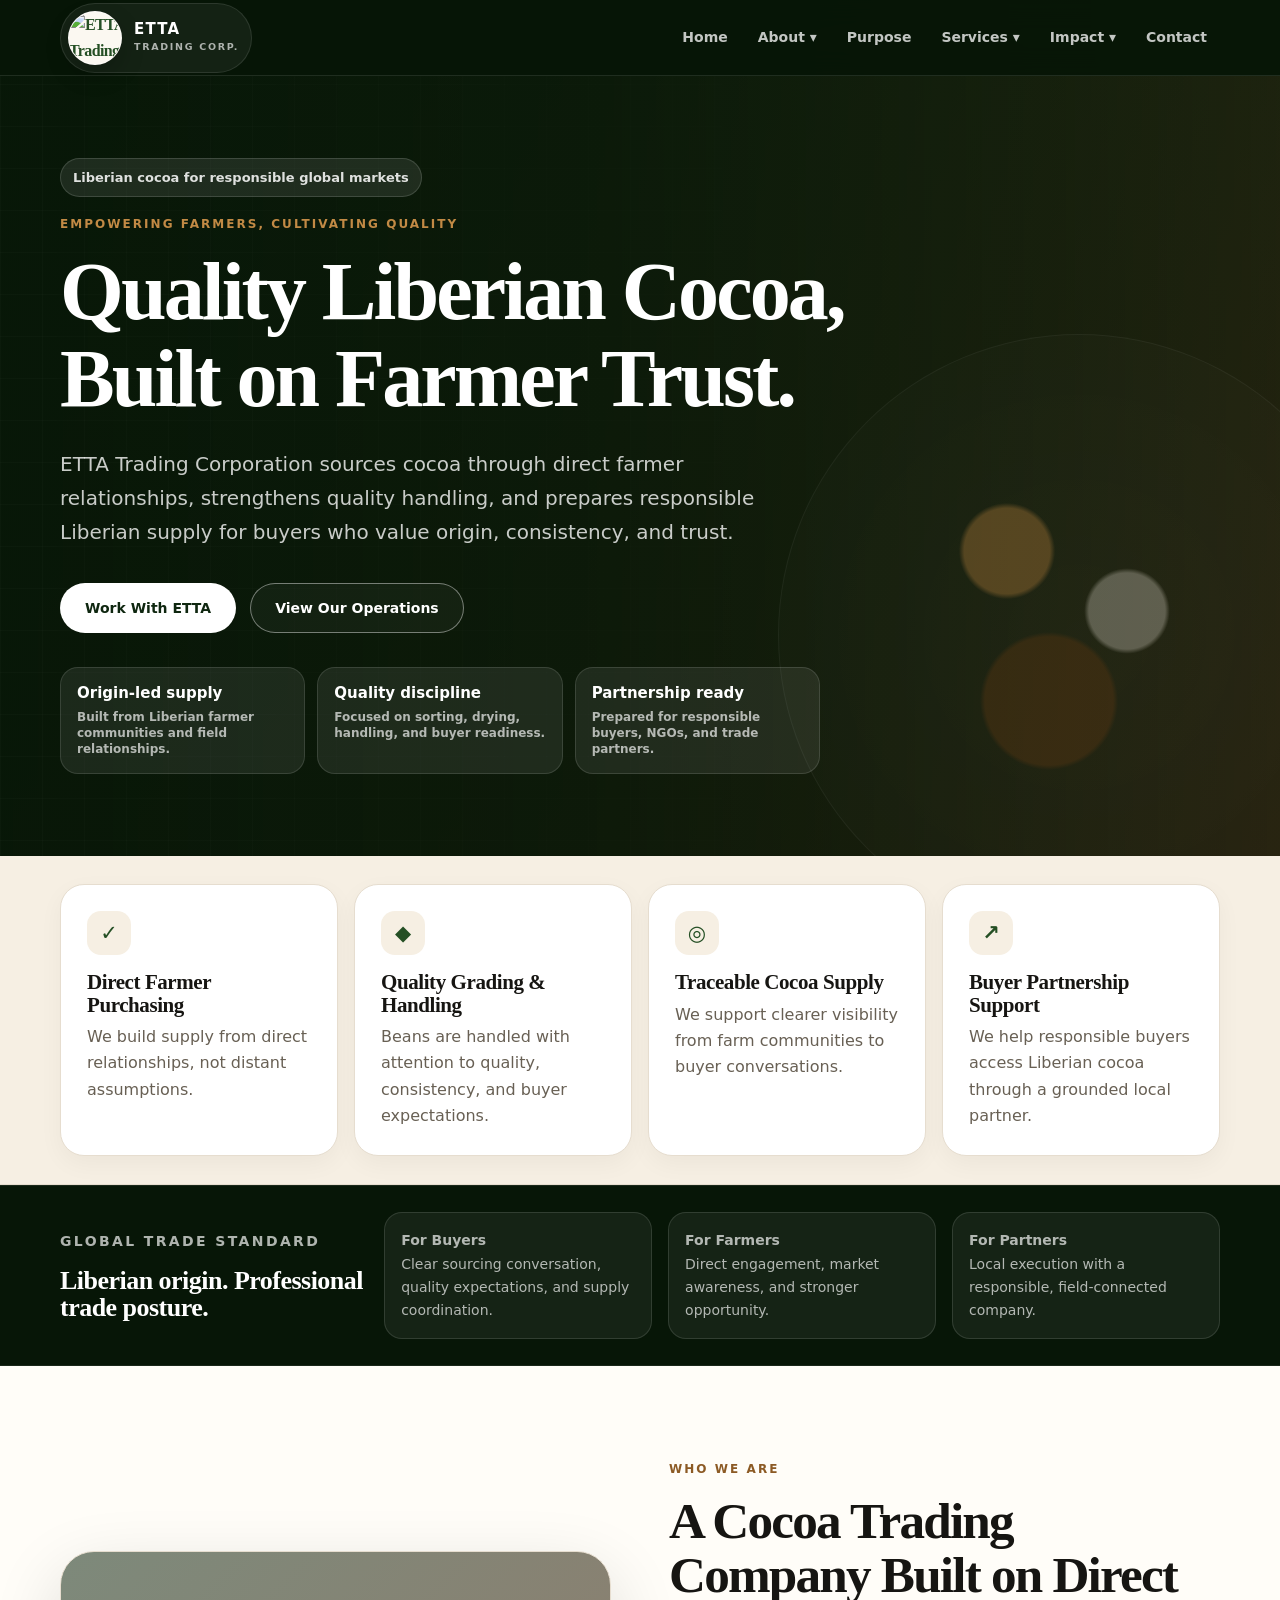
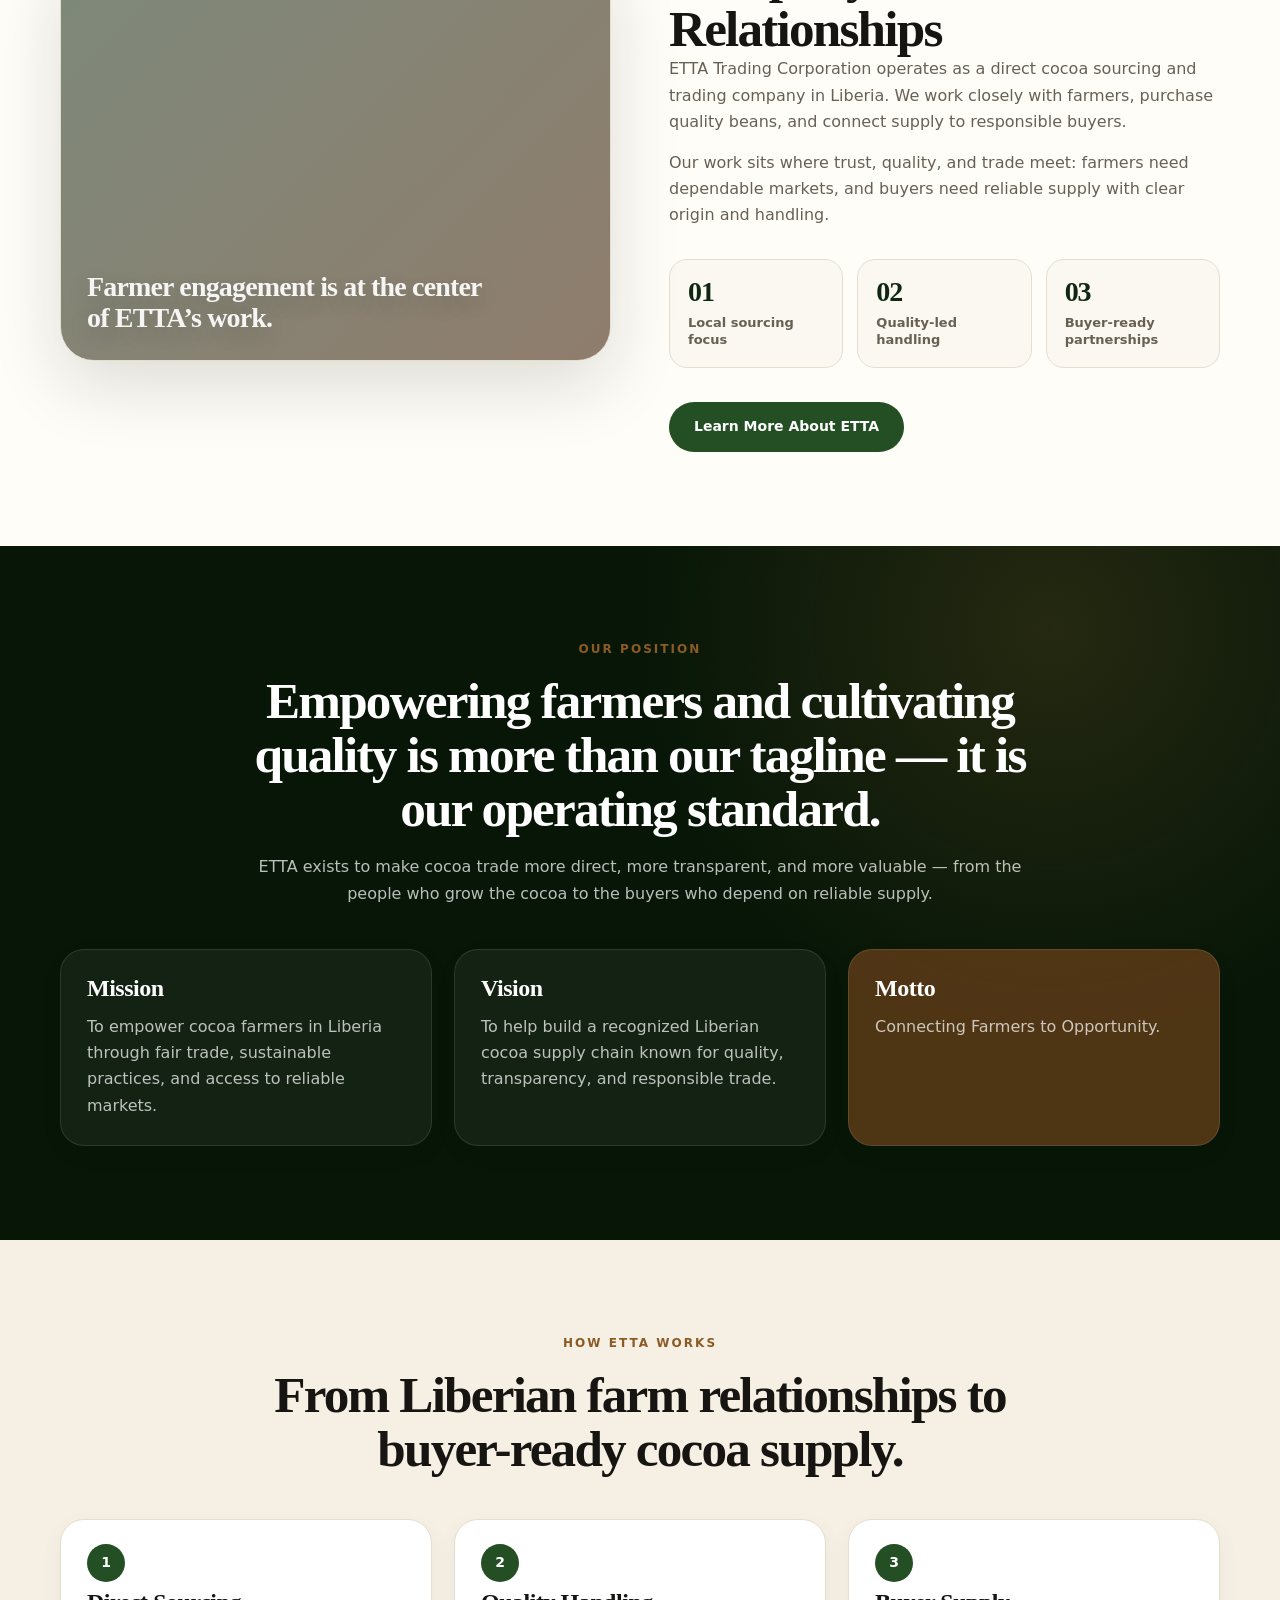
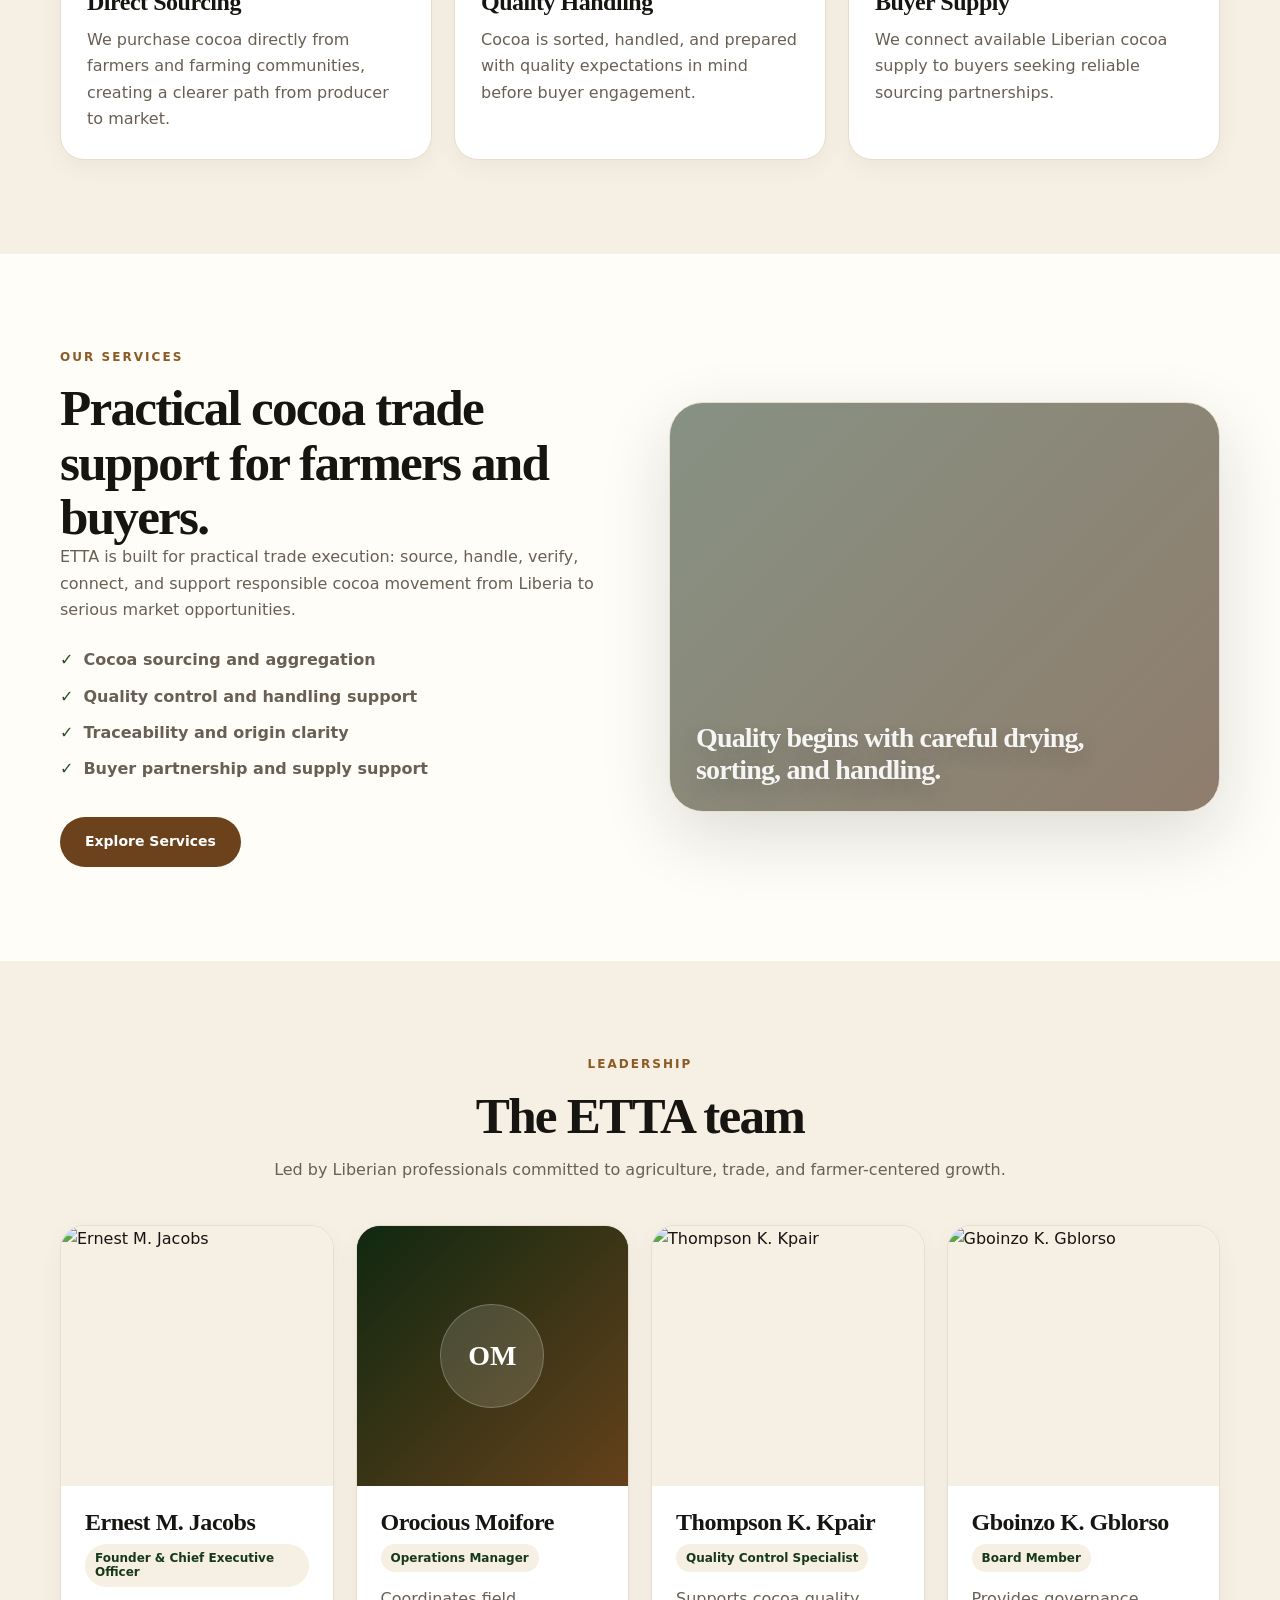
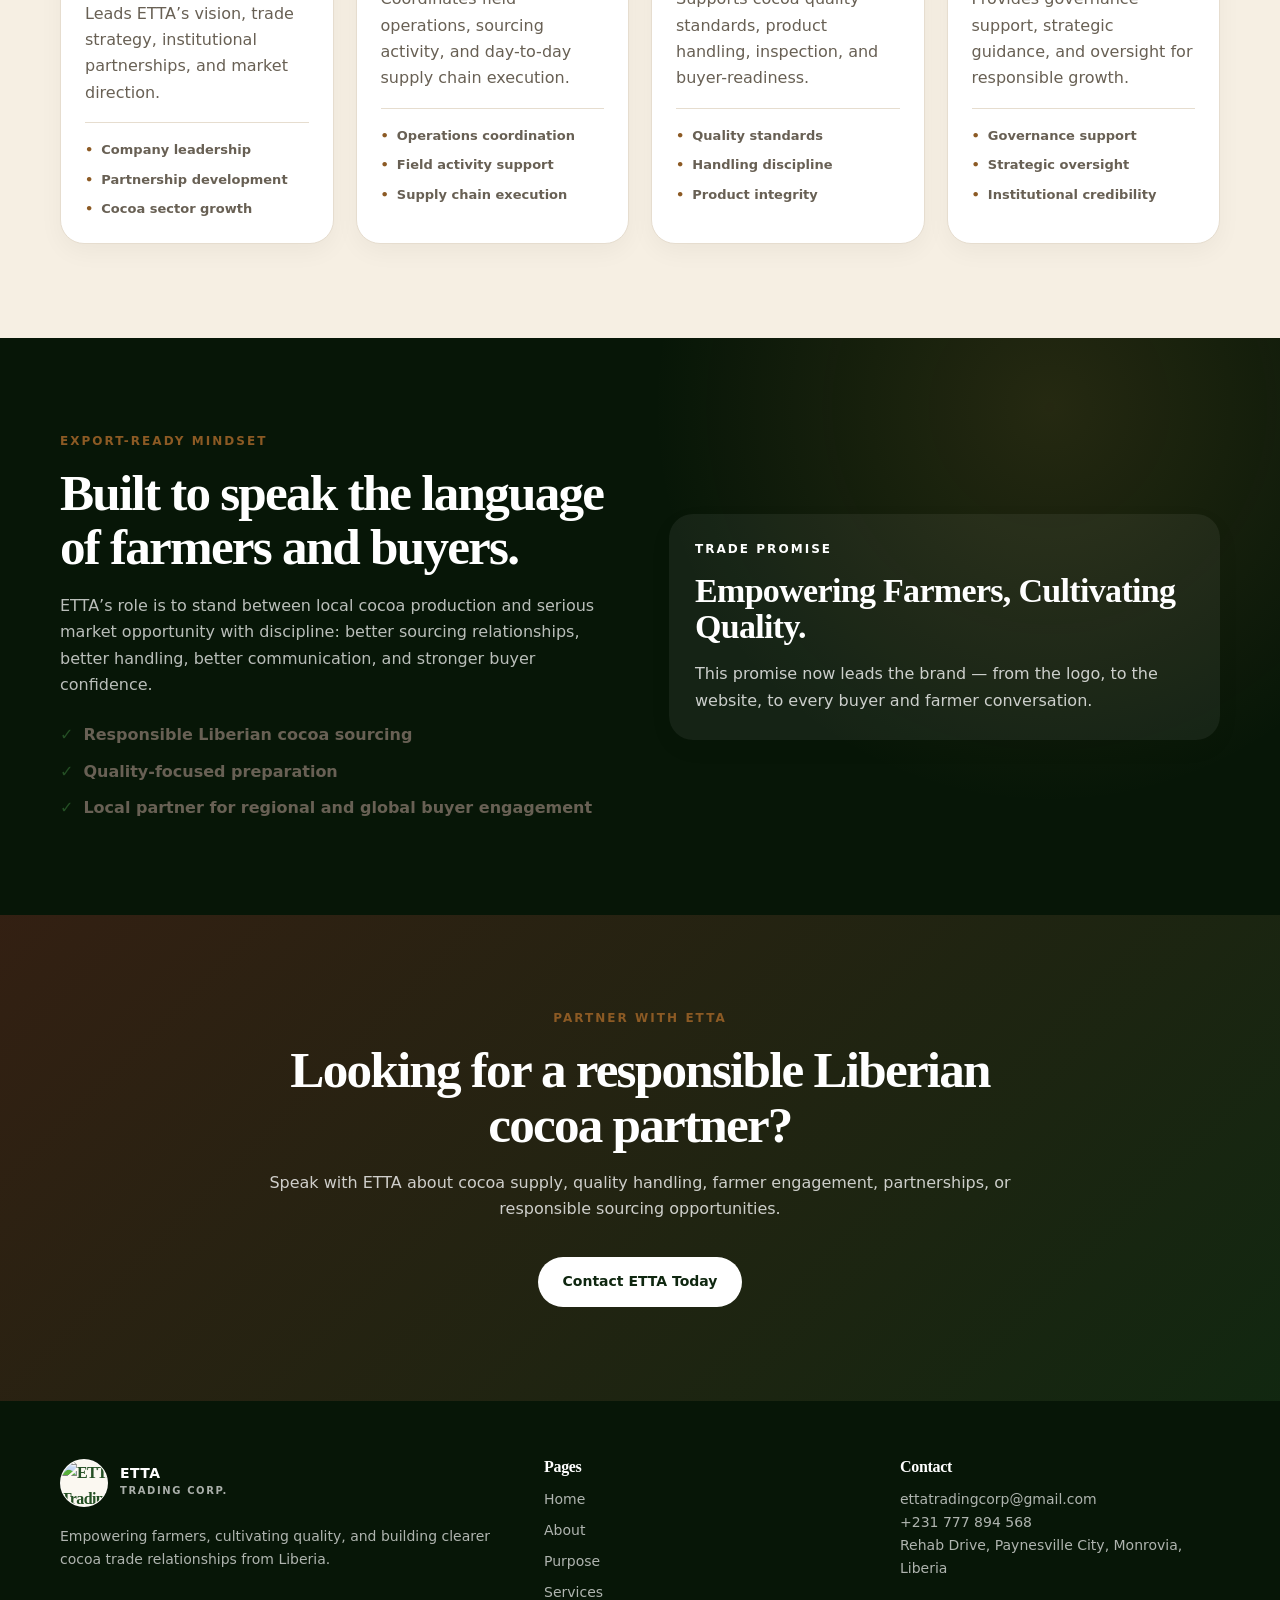
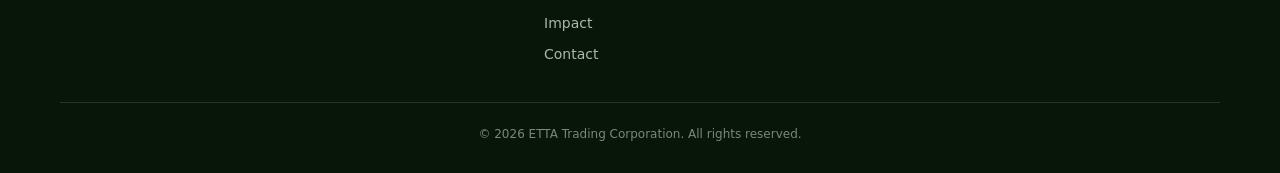
==== index.html @ 35cd91e8 "Initial ETTA website Initial ETTA website (full build with images)" ====
<!DOCTYPE html>
<html lang="en">
<head>
  <meta charset="UTF-8" />
  <meta name="viewport" content="width=device-width, initial-scale=1.0" />

  <title>ETTA Trading Corporation | Liberian Cocoa for Responsible Global Markets</title>
  <meta name="description" content="ETTA Trading Corporation is a Liberian cocoa sourcing and trading company connecting farmer-grown cocoa to responsible regional and global buyers." />

  <style>
    :root {
      --forest-950: #071607;
      --forest-900: #0f2710;
      --forest-800: #173819;
      --forest-700: #244f24;
      --forest-600: #2f682f;

      --cocoa-900: #321f12;
      --cocoa-800: #4a2e17;
      --cocoa-700: #6b421b;
      --cocoa-600: #8c5a24;
      --cocoa-400: #c28a45;

      --cream: #f6efe3;
      --cream-2: #fbf8f1;
      --paper: #fffdf8;
      --ink: #161512;
      --muted: #686054;
      --line: #e6ddcf;
      --white: #ffffff;

      --shadow-sm: 0 10px 28px rgba(7, 22, 7, 0.08);
      --shadow: 0 24px 70px rgba(7, 22, 7, 0.14);
      --radius: 24px;
    }

    * { box-sizing: border-box; }

    html { scroll-behavior: smooth; }

    body {
      margin: 0;
      font-family: Inter, ui-sans-serif, system-ui, -apple-system, BlinkMacSystemFont, "Segoe UI", Arial, sans-serif;
      background: var(--paper);
      color: var(--ink);
      line-height: 1.65;
      text-rendering: optimizeLegibility;
    }

    a { color: inherit; text-decoration: none; }
    img { max-width: 100%; display: block; }

    .container {
      width: min(1160px, calc(100% - 40px));
      margin: 0 auto;
    }

    .section { padding: 94px 0; }

    .eyebrow {
      margin: 0 0 14px;
      color: var(--cocoa-600);
      font-size: 12px;
      font-weight: 850;
      letter-spacing: 0.17em;
      text-transform: uppercase;
    }

    h1, h2, h3 {
      margin: 0;
      font-family: Georgia, "Times New Roman", serif;
      line-height: 1.06;
      letter-spacing: -0.035em;
      font-weight: 700;
    }

    h1 {
      color: var(--white);
      font-size: clamp(44px, 7vw, 82px);
      max-width: 880px;
    }

    h2 {
      color: var(--ink);
      font-size: clamp(32px, 4vw, 56px);
      max-width: 850px;
    }

    h3 {
      color: var(--ink);
      font-size: 24px;
      letter-spacing: -0.02em;
    }

    p { margin: 0; }

    .lead {
      margin-top: 24px;
      max-width: 700px;
      color: rgba(255, 255, 255, 0.78);
      font-size: clamp(17px, 2vw, 20px);
      line-height: 1.7;
    }

    .muted { color: var(--muted); }

    .center { text-align: center; }
    .center h2, .max-center { margin-left: auto; margin-right: auto; }
    .max-center { max-width: 780px; }

    .btn-row {
      display: flex;
      flex-wrap: wrap;
      gap: 14px;
      margin-top: 34px;
    }

    .btn {
      display: inline-flex;
      align-items: center;
      justify-content: center;
      min-height: 50px;
      padding: 0 24px;
      border-radius: 999px;
      font-size: 14px;
      font-weight: 850;
      border: 1px solid transparent;
      cursor: pointer;
      transition: transform 180ms ease, box-shadow 180ms ease, background 180ms ease;
    }

    .btn:hover {
      transform: translateY(-2px);
      box-shadow: var(--shadow-sm);
    }

    .btn-primary {
      background: var(--white);
      color: var(--forest-900);
    }

    .btn-outline {
      border-color: rgba(255,255,255,0.42);
      color: var(--white);
      background: rgba(255,255,255,0.04);
    }

    .btn-green {
      background: var(--forest-700);
      color: var(--white);
    }

    .btn-cocoa {
      background: var(--cocoa-700);
      color: var(--white);
    }

    header {
      position: fixed;
      inset: 0 0 auto 0;
      z-index: 50;
      height: 76px;
      background: rgba(7, 22, 7, 0.94);
      border-bottom: 1px solid rgba(255,255,255,0.10);
      backdrop-filter: blur(14px);
    }

    .nav {
      height: 76px;
      display: flex;
      align-items: center;
      justify-content: space-between;
      gap: 28px;
    }

    .brand {
      display: flex;
      align-items: center;
      gap: 12px;
      color: var(--white);
      min-width: max-content;
    }

    .logo {
      width: 48px;
      height: 48px;
      border-radius: 50%;
      display: grid;
      place-items: center;
      background: var(--cream-2);
      border: 1px solid rgba(255,255,255,0.5);
      color: var(--forest-700);
      font-family: Georgia, "Times New Roman", serif;
      font-size: 16px;
      font-weight: 900;
      letter-spacing: -0.04em;
    }

    .brand strong {
      display: block;
      font-size: 14px;
      letter-spacing: 0.03em;
      line-height: 1.1;
    }

    .brand span {
      display: block;
      margin-top: 2px;
      color: rgba(255,255,255,0.66);
      font-size: 10px;
      font-weight: 800;
      letter-spacing: 0.16em;
      text-transform: uppercase;
    }

    .nav-links {
      display: flex;
      align-items: center;
      gap: 4px;
    }

    .nav-item { position: relative; }

    .nav-link {
      display: inline-flex;
      align-items: center;
      gap: 4px;
      padding: 10px 13px;
      border-radius: 999px;
      color: rgba(255,255,255,0.76);
      font-size: 14px;
      font-weight: 760;
    }

    .nav-link:hover {
      color: var(--white);
      background: rgba(255,255,255,0.08);
    }

    .dropdown {
      position: absolute;
      top: 100%;
      left: 0;
      min-width: 250px;
      padding: 10px;
      border: 1px solid var(--line);
      border-radius: 18px;
      background: var(--paper);
      box-shadow: var(--shadow);
      opacity: 0;
      visibility: hidden;
      transform: translateY(10px);
      transition: 180ms ease;
    }

    .nav-item:hover .dropdown {
      opacity: 1;
      visibility: visible;
      transform: translateY(0);
    }

    .dropdown a {
      display: block;
      padding: 11px 12px;
      border-radius: 12px;
      color: var(--muted);
      font-size: 14px;
      font-weight: 780;
    }

    .dropdown a:hover {
      background: var(--cream);
      color: var(--forest-800);
    }

    .menu-toggle {
      display: none;
      border: 0;
      color: var(--white);
      background: transparent;
      font-size: 30px;
      cursor: pointer;
    }

    .mobile-menu {
      display: none;
      padding: 14px 0 22px;
      background: var(--forest-950);
      border-top: 1px solid rgba(255,255,255,0.1);
    }

    .mobile-menu a {
      display: block;
      padding: 12px 0;
      color: rgba(255,255,255,0.84);
      border-bottom: 1px solid rgba(255,255,255,0.08);
      font-weight: 780;
    }

    .hero {
      position: relative;
      min-height: 790px;
      display: flex;
      align-items: center;
      overflow: hidden;
      padding-top: 76px;
      background:
        linear-gradient(90deg, rgba(7, 22, 7, 0.97) 0%, rgba(7, 22, 7, 0.91) 44%, rgba(7, 22, 7, 0.62) 100%),
        linear-gradient(135deg, var(--forest-800), var(--cocoa-800));
      color: var(--white);
    }

    .hero::before {
      content: "";
      position: absolute;
      inset: 0;
      background:
        linear-gradient(rgba(255,255,255,0.035) 1px, transparent 1px),
        linear-gradient(90deg, rgba(255,255,255,0.035) 1px, transparent 1px);
      background-size: 42px 42px;
      mask-image: linear-gradient(90deg, black, transparent 78%);
      opacity: 0.5;
    }

    .hero::after {
      content: "";
      position: absolute;
      right: -100px;
      bottom: -80px;
      width: min(600px, 48vw);
      aspect-ratio: 1;
      border-radius: 50%;
      border: 1px solid rgba(255,255,255,0.13);
      background:
        radial-gradient(circle at 38% 36%, rgba(194,138,69,0.95) 0 8%, transparent 9%),
        radial-gradient(circle at 58% 46%, rgba(246,239,227,0.78) 0 8%, transparent 9%),
        radial-gradient(circle at 45% 61%, rgba(107,66,27,0.95) 0 13%, transparent 14%),
        radial-gradient(circle at 50% 50%, rgba(255,255,255,0.08), rgba(255,255,255,0.02));
      opacity: 0.38;
    }

    .hero-content {
      position: relative;
      z-index: 2;
      padding: 82px 0;
    }

    .hero .eyebrow { color: var(--cocoa-400); }

    .hero-proof {
      display: flex;
      flex-wrap: wrap;
      gap: 10px;
      margin-top: 34px;
    }

    .proof-pill {
      display: inline-flex;
      align-items: center;
      gap: 8px;
      min-height: 38px;
      padding: 0 14px;
      border-radius: 999px;
      background: rgba(255,255,255,0.08);
      border: 1px solid rgba(255,255,255,0.12);
      color: rgba(255,255,255,0.78);
      font-size: 13px;
      font-weight: 760;
    }

    .trust-strip {
      padding: 28px 0;
      background: var(--cream);
      border-bottom: 1px solid var(--line);
    }

    .trust-grid {
      display: grid;
      grid-template-columns: repeat(4, 1fr);
      gap: 16px;
    }

    .trust-card,
    .card {
      background: var(--white);
      border: 1px solid var(--line);
      border-radius: var(--radius);
      padding: 26px;
      box-shadow: 0 8px 24px rgba(7, 22, 7, 0.045);
    }

    .trust-card h3 {
      font-size: 21px;
      margin-bottom: 8px;
    }

    .icon {
      width: 44px;
      height: 44px;
      display: grid;
      place-items: center;
      margin-bottom: 16px;
      border-radius: 14px;
      background: var(--cream);
      color: var(--forest-700);
      font-size: 21px;
      font-weight: 900;
    }

    .grid-2 {
      display: grid;
      grid-template-columns: 1fr 1fr;
      gap: 58px;
      align-items: center;
    }

    .split-copy p + p { margin-top: 14px; }

    .image-box {
      position: relative;
      min-height: 410px;
      overflow: hidden;
      border-radius: 34px;
      border: 1px solid var(--line);
      box-shadow: var(--shadow);
      background:
        linear-gradient(135deg, rgba(15,39,16,0.78), rgba(74,46,23,0.82)),
        url('/images/cocoa-farm.jpg') center/cover no-repeat,
        linear-gradient(135deg, var(--forest-700), var(--cocoa-700));
    }

    .image-box.alt {
      background:
        linear-gradient(135deg, rgba(15,39,16,0.76), rgba(74,46,23,0.76)),
        url('/images/cocoa-beans.jpg') center/cover no-repeat,
        linear-gradient(135deg, var(--cocoa-700), var(--forest-800));
    }

    .image-box.team-img {
      background:
        linear-gradient(135deg, rgba(15,39,16,0.72), rgba(74,46,23,0.78)),
        url('/images/etta-team.jpg') center/cover no-repeat,
        linear-gradient(135deg, var(--forest-700), var(--cocoa-700));
    }

    .image-box::before {
      content: attr(data-label);
      position: absolute;
      left: 26px;
      right: 26px;
      bottom: 26px;
      color: rgba(255,255,255,0.92);
      font-family: Georgia, "Times New Roman", serif;
      font-size: 28px;
      font-weight: 700;
      line-height: 1.12;
      letter-spacing: -0.03em;
      max-width: 400px;
      text-shadow: 0 8px 24px rgba(0,0,0,0.18);
    }

    .stat-panel {
      display: grid;
      grid-template-columns: repeat(3, 1fr);
      gap: 14px;
      margin-top: 30px;
    }

    .stat {
      padding: 18px;
      border-radius: 18px;
      border: 1px solid var(--line);
      background: var(--cream-2);
    }

    .stat strong {
      display: block;
      font-family: Georgia, "Times New Roman", serif;
      color: var(--forest-900);
      font-size: 28px;
      line-height: 1;
      letter-spacing: -0.04em;
    }

    .stat span {
      display: block;
      margin-top: 8px;
      color: var(--muted);
      font-size: 13px;
      font-weight: 760;
      line-height: 1.35;
    }

    .dark-section {
      background:
        radial-gradient(circle at 82% 12%, rgba(194,138,69,0.16), transparent 34%),
        var(--forest-950);
      color: var(--white);
    }

    .dark-section h2,
    .dark-section h3 { color: var(--white); }

    .dark-section .muted { color: rgba(255,255,255,0.72); }

    .dark-section .card {
      background: rgba(255,255,255,0.055);
      border-color: rgba(255,255,255,0.10);
      color: var(--white);
    }

    .services-grid,
    .values-grid,
    .team-grid,
    .process-grid {
      display: grid;
      gap: 22px;
    }

    .services-grid,
    .process-grid { grid-template-columns: repeat(3, 1fr); }

    .values-grid { grid-template-columns: repeat(5, 1fr); }

    .team-grid { grid-template-columns: repeat(4, 1fr); }

    .process-card {
      position: relative;
      padding-top: 70px;
    }

    .step-no {
      position: absolute;
      left: 26px;
      top: 24px;
      display: inline-flex;
      align-items: center;
      justify-content: center;
      width: 38px;
      height: 38px;
      border-radius: 50%;
      background: var(--forest-700);
      color: var(--white);
      font-weight: 900;
      font-size: 14px;
    }

    .service-row {
      display: grid;
      grid-template-columns: 0.8fr 1.2fr;
      gap: 50px;
      padding: 58px 0;
      border-bottom: 1px solid var(--line);
    }

    .service-row:last-child { border-bottom: 0; }

    ul.check-list {
      list-style: none;
      padding: 0;
      margin: 24px 0 0;
      display: grid;
      gap: 10px;
    }

    ul.check-list li {
      display: flex;
      gap: 10px;
      color: var(--muted);
      font-weight: 760;
    }

    ul.check-list li::before {
      content: "✓";
      color: var(--forest-700);
      font-weight: 900;
    }

    .team-avatar {
      width: 92px;
      height: 92px;
      display: grid;
      place-items: center;
      margin: 0 auto 16px;
      border-radius: 50%;
      background: linear-gradient(135deg, var(--forest-700), var(--cocoa-700));
      color: var(--white);
      font-family: Georgia, "Times New Roman", serif;
      font-size: 22px;
      font-weight: 800;
      letter-spacing: -0.04em;
    }

    .team-card h3 {
      font-size: 22px;
      margin-bottom: 8px;
    }

    .team-role {
      color: var(--forest-800);
      font-size: 14px;
      font-weight: 850;
      line-height: 1.35;
      margin-bottom: 10px;
    }

    .cta {
      background:
        linear-gradient(135deg, rgba(50,31,18,0.96), rgba(15,39,16,0.96)),
        var(--cocoa-800);
      color: var(--white);
    }

    .cta h2 { color: var(--white); }

    .page-hero {
      padding: 156px 0 84px;
      background:
        radial-gradient(circle at 80% 15%, rgba(194,138,69,0.18), transparent 32%),
        var(--forest-950);
      color: var(--white);
    }

    .page-hero h1 {
      font-size: clamp(40px, 5vw, 66px);
    }

    .contact-grid {
      display: grid;
      grid-template-columns: 0.82fr 1.18fr;
      gap: 42px;
      align-items: start;
    }

    .contact-list {
      display: grid;
      gap: 14px;
      margin-top: 30px;
    }

    .contact-list a,
    .contact-list div {
      display: block;
      padding: 16px;
      border: 1px solid var(--line);
      border-radius: 18px;
      background: var(--white);
      color: var(--forest-900);
      box-shadow: 0 8px 24px rgba(7, 22, 7, 0.045);
      font-weight: 850;
    }

    form {
      padding: 30px;
      border: 1px solid var(--line);
      border-radius: 28px;
      background: var(--white);
      box-shadow: var(--shadow);
    }

    .form-grid {
      display: grid;
      grid-template-columns: 1fr 1fr;
      gap: 16px;
    }

    .field { margin-bottom: 16px; }

    label {
      display: block;
      margin-bottom: 7px;
      color: var(--forest-950);
      font-size: 13px;
      font-weight: 850;
    }

    input,
    select,
    textarea {
      width: 100%;
      padding: 13px 14px;
      border: 1px solid var(--line);
      border-radius: 14px;
      background: var(--white);
      color: var(--ink);
      outline: none;
      font: inherit;
    }

    input:focus,
    select:focus,
    textarea:focus {
      border-color: var(--forest-600);
      box-shadow: 0 0 0 4px rgba(47, 104, 47, 0.09);
    }

    footer {
      padding: 58px 0 28px;
      background: var(--forest-950);
      color: var(--white);
    }

    .footer-grid {
      display: grid;
      grid-template-columns: 1.4fr 1fr 1fr;
      gap: 36px;
    }

    footer a,
    footer p {
      color: rgba(255,255,255,0.68);
      font-size: 14px;
    }

    .footer-links {
      display: grid;
      gap: 8px;
    }

    .copyright {
      margin-top: 36px;
      padding-top: 22px;
      border-top: 1px solid rgba(255,255,255,0.12);
      color: rgba(255,255,255,0.48);
      text-align: center;
      font-size: 12px;
    }

    .page { display: none; }
    .page.active { display: block; }

    .logo {
      overflow: hidden;
      background: var(--cream-2);
    }

    .logo img {
      width: 100%;
      height: 100%;
      object-fit: cover;
      display: block;
    }

    .hero {
      background:
        linear-gradient(90deg, rgba(7, 22, 7, 0.97) 0%, rgba(7, 22, 7, 0.88) 45%, rgba(7, 22, 7, 0.55) 100%),
        url('/images/hero-cocoa-harvest.jpg') center/cover no-repeat,
        linear-gradient(135deg, var(--forest-800), var(--cocoa-800));
    }

    .image-box.farmer-community {
      background:
        linear-gradient(135deg, rgba(15,39,16,0.54), rgba(74,46,23,0.62)),
        url('/images/farmer-community.jpg') center/cover no-repeat;
    }

    .image-box.cocoa-drying {
      background:
        linear-gradient(135deg, rgba(15,39,16,0.50), rgba(74,46,23,0.62)),
        url('/images/cocoa-drying.jpg') center/cover no-repeat;
    }

    .image-box.cocoa-pods {
      background:
        linear-gradient(135deg, rgba(15,39,16,0.48), rgba(74,46,23,0.55)),
        url('/images/cocoa-pods.jpg') center/cover no-repeat;
    }

    .image-box.etta-team-photo {
      background:
        linear-gradient(135deg, rgba(15,39,16,0.52), rgba(74,46,23,0.60)),
        url('/images/etta-team.jpg') center/cover no-repeat;
    }

    .image-box.cocoa-tree-photo {
      background:
        linear-gradient(135deg, rgba(15,39,16,0.50), rgba(74,46,23,0.55)),
        url('/images/cocoa-tree.jpg') center/cover no-repeat;
    }

    .team-photo {
      width: 104px;
      height: 104px;
      border-radius: 50%;
      object-fit: cover;
      margin: 0 auto 16px;
      border: 4px solid var(--cream);
      box-shadow: 0 10px 30px rgba(7, 22, 7, 0.12);
      background: var(--cream);
    }


    .brand-mark {
      display: flex;
      align-items: center;
      gap: 12px;
      padding: 7px 12px 7px 7px;
      border-radius: 999px;
      background: rgba(255,255,255,0.06);
      border: 1px solid rgba(255,255,255,0.10);
    }

    .brand-mark .logo {
      width: 54px;
      height: 54px;
      box-shadow: 0 10px 24px rgba(0,0,0,0.20);
    }

    .brand-copy strong {
      font-size: 15px;
      letter-spacing: 0.08em;
    }

    .brand-copy span {
      font-size: 9.5px;
      letter-spacing: 0.18em;
    }

    .hero-kicker {
      display: inline-flex;
      align-items: center;
      gap: 10px;
      padding: 8px 12px;
      border-radius: 999px;
      background: rgba(255,255,255,0.09);
      border: 1px solid rgba(255,255,255,0.14);
      color: rgba(255,255,255,0.86);
      font-size: 13px;
      font-weight: 800;
      margin-bottom: 18px;
    }

    .export-panel {
      margin-top: 34px;
      max-width: 760px;
      display: grid;
      grid-template-columns: repeat(3, 1fr);
      gap: 12px;
    }

    .export-panel div {
      padding: 16px;
      border-radius: 18px;
      background: rgba(255,255,255,0.08);
      border: 1px solid rgba(255,255,255,0.12);
    }

    .export-panel strong {
      display: block;
      color: var(--white);
      font-size: 15px;
      line-height: 1.25;
    }

    .export-panel span {
      display: block;
      margin-top: 6px;
      color: rgba(255,255,255,0.67);
      font-size: 12px;
      line-height: 1.35;
      font-weight: 650;
    }

    .global-band {
      background: var(--forest-950);
      color: white;
      border-top: 1px solid rgba(255,255,255,0.08);
      border-bottom: 1px solid rgba(255,255,255,0.08);
      padding: 26px 0;
    }

    .global-band-grid {
      display: grid;
      grid-template-columns: 1.15fr repeat(3, 1fr);
      gap: 16px;
      align-items: center;
    }

    .global-band h3 {
      color: white;
      font-size: 26px;
    }

    .global-band p {
      color: rgba(255,255,255,0.68);
      font-size: 14px;
    }

    .global-pill {
      border: 1px solid rgba(255,255,255,0.12);
      background: rgba(255,255,255,0.06);
      border-radius: 18px;
      padding: 16px;
    }

    .team-profile {
      padding: 0;
      overflow: hidden;
      text-align: left;
    }

    .team-profile-top {
      position: relative;
      min-height: 230px;
      background: var(--cream);
    }

    .team-profile-top img {
      width: 100%;
      height: 260px;
      object-fit: cover;
      object-position: center top;
    }

    .team-profile-body {
      padding: 24px;
    }

    .team-profile h3 {
      font-size: 24px;
      margin-bottom: 8px;
    }

    .team-role-badge {
      display: inline-flex;
      padding: 7px 10px;
      border-radius: 999px;
      background: var(--cream);
      color: var(--forest-800);
      font-size: 12px;
      font-weight: 900;
      line-height: 1.2;
      margin-bottom: 14px;
    }

    .profile-meta {
      display: grid;
      gap: 8px;
      margin-top: 16px;
      padding-top: 16px;
      border-top: 1px solid var(--line);
    }

    .profile-meta span {
      display: flex;
      gap: 8px;
      color: var(--muted);
      font-size: 13px;
      font-weight: 760;
    }

    .profile-meta span::before {
      content: "•";
      color: var(--cocoa-600);
      font-weight: 900;
    }

    .team-profile.placeholder .team-profile-top {
      display: grid;
      place-items: center;
      min-height: 260px;
      background:
        linear-gradient(135deg, rgba(15,39,16,0.92), rgba(107,66,27,0.92)),
        var(--forest-800);
    }

    .team-profile.placeholder .team-initials {
      width: 104px;
      height: 104px;
      display: grid;
      place-items: center;
      border-radius: 50%;
      background: rgba(255,255,255,0.14);
      border: 1px solid rgba(255,255,255,0.22);
      color: white;
      font-family: Georgia, "Times New Roman", serif;
      font-size: 28px;
      font-weight: 800;
    }

    .export-card {
      background:
        linear-gradient(135deg, rgba(7,22,7,0.94), rgba(74,46,23,0.92)),
        url('/images/cocoa-pods.jpg') center/cover no-repeat;
      color: white;
      border: 0;
      overflow: hidden;
    }

    .export-card h3,
    .export-card p {
      color: white;
    }

    @media (max-width: 980px) {
      .export-panel,
      .global-band-grid {
        grid-template-columns: 1fr;
      }
    }


    @media (max-width: 980px) {
      .nav-links { display: none; }
      .menu-toggle { display: block; }
      .mobile-menu.show { display: block; }

      .trust-grid,
      .services-grid,
      .values-grid,
      .team-grid,
      .grid-2,
      .service-row,
      .contact-grid,
      .footer-grid,
      .process-grid,
      .stat-panel {
        grid-template-columns: 1fr;
      }

      .hero { min-height: 720px; }
      .hero::after { display: none; }
      .section { padding: 68px 0; }
      .form-grid { grid-template-columns: 1fr; }
      .image-box { min-height: 320px; }
      .service-row { gap: 20px; }
    }

    @media (max-width: 560px) {
      .container { width: min(100% - 28px, 1160px); }
      header, .nav { height: 70px; }
      .logo { width: 44px; height: 44px; }
      .hero { padding-top: 70px; min-height: 680px; }
      .hero-content { padding: 54px 0; }
      .btn { width: 100%; }
      .btn-row { gap: 10px; }
      .trust-card, .card, form { padding: 22px; border-radius: 20px; }
      .image-box::before { font-size: 24px; }
    }
  </style>
</head>

<body>
  <header>
    <div class="container nav">
      <a href="#home" class="brand brand-mark" onclick="showPage('home')">
        <div class="logo"><img src="/images/etta-logo.jpg" alt="ETTA Trading Corporation logo"></div>
        <div class="brand-copy">
          <strong>ETTA</strong>
          <span>Trading Corp.</span>
        </div>
      </a>

      <nav class="nav-links" aria-label="Primary navigation">
        <div class="nav-item"><a class="nav-link" href="#home" onclick="showPage('home')">Home</a></div>

        <div class="nav-item">
          <a class="nav-link" href="#about" onclick="showPage('about')">About ▾</a>
          <div class="dropdown">
            <a href="#about" onclick="showPage('about','who-we-are')">Who We Are</a>
            <a href="#about" onclick="showPage('about','what-we-do')">What We Do</a>
            <a href="#about" onclick="showPage('about','commitment')">Our Commitment</a>
          </div>
        </div>

        <div class="nav-item"><a class="nav-link" href="#purpose" onclick="showPage('purpose')">Purpose</a></div>

        <div class="nav-item">
          <a class="nav-link" href="#services" onclick="showPage('services')">Services ▾</a>
          <div class="dropdown">
            <a href="#services" onclick="showPage('services','direct-sourcing')">Direct Sourcing</a>
            <a href="#services" onclick="showPage('services','quality-control')">Quality Control</a>
            <a href="#services" onclick="showPage('services','traceability')">Traceability</a>
            <a href="#services" onclick="showPage('services','buyer-support')">Buyer Support</a>
          </div>
        </div>

        <div class="nav-item">
          <a class="nav-link" href="#impact" onclick="showPage('impact')">Impact ▾</a>
          <div class="dropdown">
            <a href="#impact" onclick="showPage('impact','farmer-impact')">Farmer Impact</a>
            <a href="#impact" onclick="showPage('impact','community-impact')">Community Impact</a>
            <a href="#impact" onclick="showPage('impact','responsible-trade')">Responsible Trade</a>
          </div>
        </div>

        <div class="nav-item"><a class="nav-link" href="#contact" onclick="showPage('contact')">Contact</a></div>
      </nav>

      <button class="menu-toggle" onclick="toggleMenu()" aria-label="Open menu">☰</button>
    </div>

    <div id="mobileMenu" class="mobile-menu">
      <div class="container">
        <a href="#home" onclick="showPage('home'); toggleMenu(false)">Home</a>
        <a href="#about" onclick="showPage('about'); toggleMenu(false)">About</a>
        <a href="#purpose" onclick="showPage('purpose'); toggleMenu(false)">Purpose</a>
        <a href="#services" onclick="showPage('services'); toggleMenu(false)">Services</a>
        <a href="#impact" onclick="showPage('impact'); toggleMenu(false)">Impact</a>
        <a href="#contact" onclick="showPage('contact'); toggleMenu(false)">Contact</a>
      </div>
    </div>
  </header>

  <main>
    <section id="page-home" class="page active">
      <section class="hero">
        <div class="container hero-content">
          <div class="hero-kicker">Liberian cocoa for responsible global markets</div>
          <p class="eyebrow">Empowering Farmers, Cultivating Quality</p>
          <h1>Quality Liberian Cocoa, Built on Farmer Trust.</h1>
          <p class="lead">
            ETTA Trading Corporation sources cocoa through direct farmer relationships, strengthens quality handling,
            and prepares responsible Liberian supply for buyers who value origin, consistency, and trust.
          </p>

          <div class="btn-row">
            <a href="#contact" onclick="showPage('contact')" class="btn btn-primary">Work With ETTA</a>
            <a href="#services" onclick="showPage('services')" class="btn btn-outline">View Our Operations</a>
          </div>

          <div class="export-panel" aria-label="Export positioning highlights">
            <div><strong>Origin-led supply</strong><span>Built from Liberian farmer communities and field relationships.</span></div>
            <div><strong>Quality discipline</strong><span>Focused on sorting, drying, handling, and buyer readiness.</span></div>
            <div><strong>Partnership ready</strong><span>Prepared for responsible buyers, NGOs, and trade partners.</span></div>
          </div>
        </div>
      </section>

      <section class="trust-strip">
        <div class="container trust-grid">
          <div class="trust-card">
            <div class="icon">✓</div>
            <h3>Direct Farmer Purchasing</h3>
            <p class="muted">We build supply from direct relationships, not distant assumptions.</p>
          </div>

          <div class="trust-card">
            <div class="icon">◆</div>
            <h3>Quality Grading & Handling</h3>
            <p class="muted">Beans are handled with attention to quality, consistency, and buyer expectations.</p>
          </div>

          <div class="trust-card">
            <div class="icon">◎</div>
            <h3>Traceable Cocoa Supply</h3>
            <p class="muted">We support clearer visibility from farm communities to buyer conversations.</p>
          </div>

          <div class="trust-card">
            <div class="icon">↗</div>
            <h3>Buyer Partnership Support</h3>
            <p class="muted">We help responsible buyers access Liberian cocoa through a grounded local partner.</p>
          </div>
        </div>
      </section>

      <section class="global-band">
        <div class="container global-band-grid">
          <div>
            <p class="eyebrow">Global Trade Standard</p>
            <h3>Liberian origin. Professional trade posture.</h3>
          </div>
          <div class="global-pill"><p><strong>For Buyers</strong><br>Clear sourcing conversation, quality expectations, and supply coordination.</p></div>
          <div class="global-pill"><p><strong>For Farmers</strong><br>Direct engagement, market awareness, and stronger opportunity.</p></div>
          <div class="global-pill"><p><strong>For Partners</strong><br>Local execution with a responsible, field-connected company.</p></div>
        </div>
      </section>

      <section class="section">
        <div class="container grid-2">
          <div class="image-box farmer-community" data-label="Farmer engagement is at the center of ETTA’s work."></div>

          <div class="split-copy">
            <p class="eyebrow">Who We Are</p>
            <h2>A Cocoa Trading Company Built on Direct Relationships</h2>
            <p class="muted">
              ETTA Trading Corporation operates as a direct cocoa sourcing and trading company in Liberia.
              We work closely with farmers, purchase quality beans, and connect supply to responsible buyers.
            </p>
            <p class="muted">
              Our work sits where trust, quality, and trade meet: farmers need dependable markets, and buyers
              need reliable supply with clear origin and handling.
            </p>

            <div class="stat-panel">
              <div class="stat">
                <strong>01</strong>
                <span>Local sourcing focus</span>
              </div>
              <div class="stat">
                <strong>02</strong>
                <span>Quality-led handling</span>
              </div>
              <div class="stat">
                <strong>03</strong>
                <span>Buyer-ready partnerships</span>
              </div>
            </div>

            <div class="btn-row">
              <a href="#about" onclick="showPage('about')" class="btn btn-green">Learn More About ETTA</a>
            </div>
          </div>
        </div>
      </section>

      <section class="section dark-section">
        <div class="container">
          <div class="center max-center">
            <p class="eyebrow">Our Position</p>
            <h2>Empowering farmers and cultivating quality is more than our tagline — it is our operating standard.</h2>
            <p class="muted" style="margin-top:18px;">
              ETTA exists to make cocoa trade more direct, more transparent, and more valuable — from the people
              who grow the cocoa to the buyers who depend on reliable supply.
            </p>
          </div>

          <div class="services-grid" style="margin-top:42px;">
            <div class="card">
              <h3>Mission</h3>
              <p class="muted" style="margin-top:12px;">
                To empower cocoa farmers in Liberia through fair trade, sustainable practices, and access to reliable markets.
              </p>
            </div>

            <div class="card">
              <h3>Vision</h3>
              <p class="muted" style="margin-top:12px;">
                To help build a recognized Liberian cocoa supply chain known for quality, transparency, and responsible trade.
              </p>
            </div>

            <div class="card" style="background:rgba(107,66,27,0.72);">
              <h3>Motto</h3>
              <p class="muted" style="margin-top:12px;">
                Connecting Farmers to Opportunity.
              </p>
            </div>
          </div>
        </div>
      </section>

      <section class="section" style="background:var(--cream);">
        <div class="container">
          <div class="center max-center">
            <p class="eyebrow">How ETTA Works</p>
            <h2>From Liberian farm relationships to buyer-ready cocoa supply.</h2>
          </div>

          <div class="process-grid" style="margin-top:42px;">
            <div class="card process-card">
              <span class="step-no">1</span>
              <h3>Direct Sourcing</h3>
              <p class="muted" style="margin-top:12px;">
                We purchase cocoa directly from farmers and farming communities, creating a clearer path from producer to market.
              </p>
            </div>

            <div class="card process-card">
              <span class="step-no">2</span>
              <h3>Quality Handling</h3>
              <p class="muted" style="margin-top:12px;">
                Cocoa is sorted, handled, and prepared with quality expectations in mind before buyer engagement.
              </p>
            </div>

            <div class="card process-card">
              <span class="step-no">3</span>
              <h3>Buyer Supply</h3>
              <p class="muted" style="margin-top:12px;">
                We connect available Liberian cocoa supply to buyers seeking reliable sourcing partnerships.
              </p>
            </div>
          </div>
        </div>
      </section>

      <section class="section">
        <div class="container grid-2">
          <div class="split-copy">
            <p class="eyebrow">Our Services</p>
            <h2>Practical cocoa trade support for farmers and buyers.</h2>
            <p class="muted">
              ETTA is built for practical trade execution: source, handle, verify, connect, and support responsible cocoa movement from Liberia to serious market opportunities.
            </p>

            <ul class="check-list">
              <li>Cocoa sourcing and aggregation</li>
              <li>Quality control and handling support</li>
              <li>Traceability and origin clarity</li>
              <li>Buyer partnership and supply support</li>
            </ul>

            <div class="btn-row">
              <a href="#services" onclick="showPage('services')" class="btn btn-cocoa">Explore Services</a>
            </div>
          </div>

          <div class="image-box cocoa-drying" data-label="Quality begins with careful drying, sorting, and handling."></div>
        </div>
      </section>

      <section class="section" style="background:var(--cream);">
        <div class="container">
          <div class="center max-center">
            <p class="eyebrow">Leadership</p>
            <h2>The ETTA team</h2>
            <p class="muted" style="margin-top:14px;">
              Led by Liberian professionals committed to agriculture, trade, and farmer-centered growth.
            </p>
          </div>

          <div class="team-grid" style="margin-top:42px;">
            <div class="card team-profile">
              <div class="team-profile-top">
                <img src="/images/ernest-jacobs.jpg" alt="Ernest M. Jacobs">
              </div>
              <div class="team-profile-body">
                <h3>Ernest M. Jacobs</h3>
                <div class="team-role-badge">Founder & Chief Executive Officer</div>
                <p class="muted">Leads ETTA’s vision, trade strategy, institutional partnerships, and market direction.</p>
                <div class="profile-meta">
                  <span>Company leadership</span>
                  <span>Partnership development</span>
                  <span>Cocoa sector growth</span>
                </div>
              </div>
            </div>

            <div class="card team-profile placeholder">
              <div class="team-profile-top">
                <div class="team-initials">OM</div>
              </div>
              <div class="team-profile-body">
                <h3>Orocious Moifore</h3>
                <div class="team-role-badge">Operations Manager</div>
                <p class="muted">Coordinates field operations, sourcing activity, and day-to-day supply chain execution.</p>
                <div class="profile-meta">
                  <span>Operations coordination</span>
                  <span>Field activity support</span>
                  <span>Supply chain execution</span>
                </div>
              </div>
            </div>

            <div class="card team-profile">
              <div class="team-profile-top">
                <img src="/images/tk-kpair.jpg" alt="Thompson K. Kpair">
              </div>
              <div class="team-profile-body">
                <h3>Thompson K. Kpair</h3>
                <div class="team-role-badge">Quality Control Specialist</div>
                <p class="muted">Supports cocoa quality standards, product handling, inspection, and buyer-readiness.</p>
                <div class="profile-meta">
                  <span>Quality standards</span>
                  <span>Handling discipline</span>
                  <span>Product integrity</span>
                </div>
              </div>
            </div>

            <div class="card team-profile">
              <div class="team-profile-top">
                <img src="/images/gboinzo-gblorso.jpg" alt="Gboinzo K. Gblorso">
              </div>
              <div class="team-profile-body">
                <h3>Gboinzo K. Gblorso</h3>
                <div class="team-role-badge">Board Member</div>
                <p class="muted">Provides governance support, strategic guidance, and oversight for responsible growth.</p>
                <div class="profile-meta">
                  <span>Governance support</span>
                  <span>Strategic oversight</span>
                  <span>Institutional credibility</span>
                </div>
              </div>
            </div>
          </div>
        </div>
      </section>

      <section class="section dark-section">
        <div class="container grid-2">
          <div>
            <p class="eyebrow">Export-Ready Mindset</p>
            <h2>Built to speak the language of farmers and buyers.</h2>
            <p class="muted" style="margin-top:18px;">
              ETTA’s role is to stand between local cocoa production and serious market opportunity with discipline:
              better sourcing relationships, better handling, better communication, and stronger buyer confidence.
            </p>
            <ul class="check-list">
              <li>Responsible Liberian cocoa sourcing</li>
              <li>Quality-focused preparation</li>
              <li>Local partner for regional and global buyer engagement</li>
            </ul>
          </div>
          <div class="card export-card">
            <p class="eyebrow">Trade Promise</p>
            <h3 style="font-size:34px;">Empowering Farmers, Cultivating Quality.</h3>
            <p style="margin-top:16px;color:rgba(255,255,255,0.78);">
              This promise now leads the brand — from the logo, to the website, to every buyer and farmer conversation.
            </p>
          </div>
        </div>
      </section>

      <section class="section cta">
        <div class="container center max-center">
          <p class="eyebrow">Partner With ETTA</p>
          <h2>Looking for a responsible Liberian cocoa partner?</h2>
          <p style="margin-top:18px;color:rgba(255,255,255,0.78);">
            Speak with ETTA about cocoa supply, quality handling, farmer engagement, partnerships, or responsible sourcing opportunities.
          </p>
          <div class="btn-row" style="justify-content:center;">
            <a href="#contact" onclick="showPage('contact')" class="btn btn-primary">Contact ETTA Today</a>
          </div>
        </div>
      </section>
    </section>

    <section id="page-about" class="page">
      <section class="page-hero">
        <div class="container">
          <p class="eyebrow">About ETTA</p>
          <h1>About ETTA Trading Corporation</h1>
          <p class="lead">A Liberian cocoa trading company preparing responsible origin-led supply for serious markets.</p>
        </div>
      </section>

      <section class="section" id="who-we-are">
        <div class="container grid-2">
          <div class="split-copy">
            <p class="eyebrow">Who We Are</p>
            <h2>A purpose-driven cocoa trading company.</h2>
            <p class="muted">
              ETTA Trading Corporation is a Liberian agro-based social enterprise established by young entrepreneurs
              with a shared vision to transform Liberia’s cocoa sector.
            </p>
            <p class="muted">
              Our focus is practical: empower farmers, cultivate quality, and connect Liberian cocoa to reliable regional and global markets.
            </p>
          </div>
          <div class="image-box etta-team-photo" data-label="A local team working with farmers and partners."></div>
        </div>
      </section>

      <section class="section" style="background:var(--cream);" id="what-we-do">
        <div class="container grid-2">
          <div class="image-box cocoa-pods" data-label="Liberian cocoa supply starts at the farm."></div>
          <div class="split-copy">
            <p class="eyebrow">What We Do</p>
            <h2>We help move Liberian cocoa from farm to market.</h2>
            <p class="muted">
              We work directly with smallholder farmers to source cocoa beans, support fair trade, strengthen supply
              chain efficiency, and prepare buyer-ready partnership opportunities.
            </p>
          </div>
        </div>
      </section>

      <section class="section dark-section" id="commitment">
        <div class="container">
          <div class="center max-center">
            <p class="eyebrow">Our Commitment</p>
            <h2>What partners can count on.</h2>
          </div>

          <div class="services-grid" style="margin-top:42px;">
            <div class="card"><h3>Ethical sourcing</h3><p class="muted" style="margin-top:12px;">We prioritize fair, transparent relationships with farmers.</p></div>
            <div class="card"><h3>Operational clarity</h3><p class="muted" style="margin-top:12px;">We support clear communication around supply, quality, and expectations.</p></div>
            <div class="card"><h3>Farmer-first growth</h3><p class="muted" style="margin-top:12px;">We see stronger farmers as the foundation of stronger cocoa trade.</p></div>
          </div>
        </div>
      </section>
    </section>

    <section id="page-purpose" class="page">
      <section class="page-hero">
        <div class="container">
          <p class="eyebrow">Our Purpose</p>
          <h1>Mission, Vision and Values</h1>
          <p class="lead">The principles that guide our work across farmers, buyers, and communities.</p>
        </div>
      </section>

      <section class="section">
        <div class="container services-grid">
          <div class="card"><h3>Mission</h3><p class="muted" style="margin-top:12px;">To empower cocoa farmers in Liberia through fair trade, sustainable practices, and improved access to reliable markets.</p></div>
          <div class="card"><h3>Vision</h3><p class="muted" style="margin-top:12px;">To build a globally recognized cocoa supply chain rooted in quality, transparency, and sustainability.</p></div>
          <div class="card"><h3>Motto</h3><p class="muted" style="margin-top:12px;">Connecting Farmers to Opportunity.</p></div>
        </div>
      </section>

      <section class="section" style="background:var(--cream);">
        <div class="container">
          <div class="center max-center">
            <p class="eyebrow">Core Values</p>
            <h2>The standards behind the work.</h2>
          </div>

          <div class="values-grid" style="margin-top:42px;">
            <div class="card"><h3>Sustainability</h3><p class="muted" style="margin-top:12px;">Responsible farming and long-term resource care.</p></div>
            <div class="card"><h3>Fair Trade</h3><p class="muted" style="margin-top:12px;">Fair value for farmers and responsible trade conduct.</p></div>
            <div class="card"><h3>Community</h3><p class="muted" style="margin-top:12px;">Growth that supports rural livelihoods and local development.</p></div>
            <div class="card"><h3>Transparency</h3><p class="muted" style="margin-top:12px;">Trust through clearer sourcing and communication.</p></div>
            <div class="card"><h3>Excellence</h3><p class="muted" style="margin-top:12px;">High standards in sourcing, quality, and operations.</p></div>
          </div>
        </div>
      </section>
    </section>

    <section id="page-services" class="page">
      <section class="page-hero">
        <div class="container">
          <p class="eyebrow">Our Services</p>
          <h1>How We Create Value</h1>
          <p class="lead">Practical cocoa trade services for farmers, buyers, and responsible partners.</p>
        </div>
      </section>

      <section class="section">
        <div class="container">
          <div class="service-row" id="direct-sourcing">
            <div>
              <p class="eyebrow">Service 01</p>
              <h2>Direct Sourcing</h2>
            </div>
            <div>
              <p class="muted">
                We work directly with farmers and farming communities to purchase cocoa beans, improve trust, and build
                more transparent market relationships.
              </p>
              <ul class="check-list">
                <li>Direct farmer relationships</li>
                <li>Fair purchasing conversations</li>
                <li>Transparent value chain support</li>
              </ul>
            </div>
          </div>

          <div class="service-row" id="quality-control">
            <div>
              <p class="eyebrow">Service 02</p>
              <h2>Quality Control & Handling</h2>
            </div>
            <div>
              <p class="muted">
                We support cocoa quality through careful handling, sorting, grading, and buyer-readiness preparation.
              </p>
              <ul class="check-list">
                <li>Bean sorting and grading support</li>
                <li>Quality-focused handling</li>
                <li>Market-readiness preparation</li>
              </ul>
            </div>
          </div>

          <div class="service-row" id="traceability">
            <div>
              <p class="eyebrow">Service 03</p>
              <h2>Traceability</h2>
            </div>
            <div>
              <p class="muted">
                We provide clearer visibility into where cocoa is sourced, how it is handled, and how quality is maintained.
              </p>
              <ul class="check-list">
                <li>Product origin clarity</li>
                <li>Ethical sourcing support</li>
                <li>Quality assurance communication</li>
              </ul>
            </div>
          </div>

          <div class="service-row" id="buyer-support">
            <div>
              <p class="eyebrow">Service 04</p>
              <h2>Buyer Supply & Partnership Support</h2>
            </div>
            <div>
              <p class="muted">
                We welcome responsible buyers, organizations, and stakeholders seeking reliable Liberian cocoa partnerships.
              </p>
              <ul class="check-list">
                <li>Buyer inquiry support</li>
                <li>Partnership readiness</li>
                <li>Responsible trade alignment</li>
              </ul>
            </div>
          </div>
        </div>
      </section>
    </section>

    <section id="page-impact" class="page">
      <section class="page-hero">
        <div class="container">
          <p class="eyebrow">Our Impact</p>
          <h1>Building a Better Cocoa System</h1>
          <p class="lead">Our work supports farmers, communities, and responsible cocoa trade.</p>
        </div>
      </section>

      <section class="section">
        <div class="container grid-2">
          <div class="split-copy">
            <div id="farmer-impact" style="margin-bottom:34px;">
              <p class="eyebrow">Farmer Impact</p>
              <h2>Empowering farmers</h2>
              <p class="muted" style="margin-top:14px;">
                ETTA helps farmers gain stronger market access, receive fairer trade opportunities, and build more stable livelihoods.
              </p>
            </div>

            <div id="community-impact" style="margin-bottom:34px;">
              <p class="eyebrow">Community Impact</p>
              <h2>Supporting communities</h2>
              <p class="muted" style="margin-top:14px;">
                Better cocoa trade can contribute to rural economic activity, job creation, and improved living conditions.
              </p>
            </div>

            <div id="responsible-trade">
              <p class="eyebrow">Responsible Trade</p>
              <h2>Promoting responsible trade</h2>
              <p class="muted" style="margin-top:14px;">
                ETTA is committed to ethical sourcing, sustainable agriculture, and long-term industry development.
              </p>
            </div>
          </div>

          <div class="image-box cocoa-tree-photo" data-label="Responsible trade should create value beyond the transaction."></div>
        </div>
      </section>
    </section>

    <section id="page-contact" class="page">
      <section class="page-hero">
        <div class="container">
          <p class="eyebrow">Contact</p>
          <h1>Contact ETTA</h1>
          <p class="lead">We welcome inquiries from cocoa buyers, partners, farmers, and organizations.</p>
        </div>
      </section>

      <section class="section" style="background:var(--cream);">
        <div class="container contact-grid">
          <div>
            <p class="eyebrow">Get in Touch</p>
            <h2>Let’s discuss cocoa supply, partnerships, or farmer engagement.</h2>
            <p class="muted" style="margin-top:16px;">
              Reach out to ETTA Trading Corporation and our team will respond to your inquiry.
            </p>

            <div class="contact-list">
              <a href="mailto:ettatradingcorp@gmail.com">ettatradingcorp@gmail.com</a>
              <a href="tel:+231777894568">+231 777 894 568</a>
              <a href="https://wa.me/231777894568" target="_blank" rel="noopener">Message on WhatsApp</a>
              <div>Rehab Drive, Paynesville City, Monrovia, Liberia</div>
            </div>
          </div>

          <form action="https://formspree.io/f/xkokvlar" method="POST">
            <div class="form-grid">
              <div class="field">
                <label for="name">Name *</label>
                <input id="name" name="name" required />
              </div>

              <div class="field">
                <label for="email">Email *</label>
                <input id="email" type="email" name="email" required />
              </div>
            </div>

            <div class="form-grid">
              <div class="field">
                <label for="phone">Phone</label>
                <input id="phone" name="phone" />
              </div>

              <div class="field">
                <label for="inquiryType">Inquiry Type</label>
                <select id="inquiryType" name="inquiryType">
                  <option>Sourcing and Buying</option>
                  <option>Partnership Inquiry</option>
                  <option>Farmer Engagement</option>
                  <option>Investment Interest</option>
                  <option>General Question</option>
                </select>
              </div>
            </div>

            <div class="field">
              <label for="subject">Subject *</label>
              <input id="subject" name="subject" required />
            </div>

            <div class="field">
              <label for="message">Message *</label>
              <textarea id="message" name="message" rows="6" required></textarea>
            </div>

            <button class="btn btn-green" type="submit">Send Message</button>
          </form>
        </div>
      </section>
    </section>
  </main>

  <footer>
    <div class="container footer-grid">
      <div>
        <div class="brand">
          <div class="logo"><img src="/images/etta-logo.jpg" alt="ETTA Trading Corporation logo"></div>
          <div>
            <strong>ETTA</strong>
            <span>Trading Corp.</span>
          </div>
        </div>
        <p style="margin-top:18px;">
          Empowering farmers, cultivating quality, and building clearer cocoa trade relationships from Liberia.
        </p>
      </div>

      <div>
        <h3 style="font-size:16px;color:white;margin-bottom:12px;">Pages</h3>
        <div class="footer-links">
          <a href="#home" onclick="showPage('home')">Home</a>
          <a href="#about" onclick="showPage('about')">About</a>
          <a href="#purpose" onclick="showPage('purpose')">Purpose</a>
          <a href="#services" onclick="showPage('services')">Services</a>
          <a href="#impact" onclick="showPage('impact')">Impact</a>
          <a href="#contact" onclick="showPage('contact')">Contact</a>
        </div>
      </div>

      <div>
        <h3 style="font-size:16px;color:white;margin-bottom:12px;">Contact</h3>
        <p>ettatradingcorp@gmail.com</p>
        <p>+231 777 894 568</p>
        <p>Rehab Drive, Paynesville City, Monrovia, Liberia</p>
      </div>
    </div>

    <div class="container copyright">
      © <span id="year"></span> ETTA Trading Corporation. All rights reserved.
    </div>
  </footer>

  <script>
    function showPage(page, sectionId) {
      document.querySelectorAll('.page').forEach(function(el) {
        el.classList.remove('active');
      });

      var target = document.getElementById('page-' + page);
      if (target) target.classList.add('active');

      if (history.pushState) {
        history.pushState(null, '', '#' + page);
      } else {
        window.location.hash = page;
      }

      window.scrollTo({ top: 0, behavior: 'smooth' });

      if (sectionId) {
        setTimeout(function() {
          var section = document.getElementById(sectionId);
          if (section) section.scrollIntoView({ behavior: 'smooth', block: 'start' });
        }, 140);
      }
    }

    function toggleMenu(force) {
      var menu = document.getElementById('mobileMenu');
      if (force === false) menu.classList.remove('show');
      else menu.classList.toggle('show');
    }

    document.getElementById('year').textContent = new Date().getFullYear();

    window.addEventListener('load', function() {
      var hash = window.location.hash.replace('#', '');
      if (hash && document.getElementById('page-' + hash)) {
        showPage(hash);
      }
    });

    window.addEventListener('popstate', function() {
      var hash = window.location.hash.replace('#', '') || 'home';
      if (document.getElementById('page-' + hash)) {
        showPage(hash);
      }
    });
  </script>
</body>
</html>
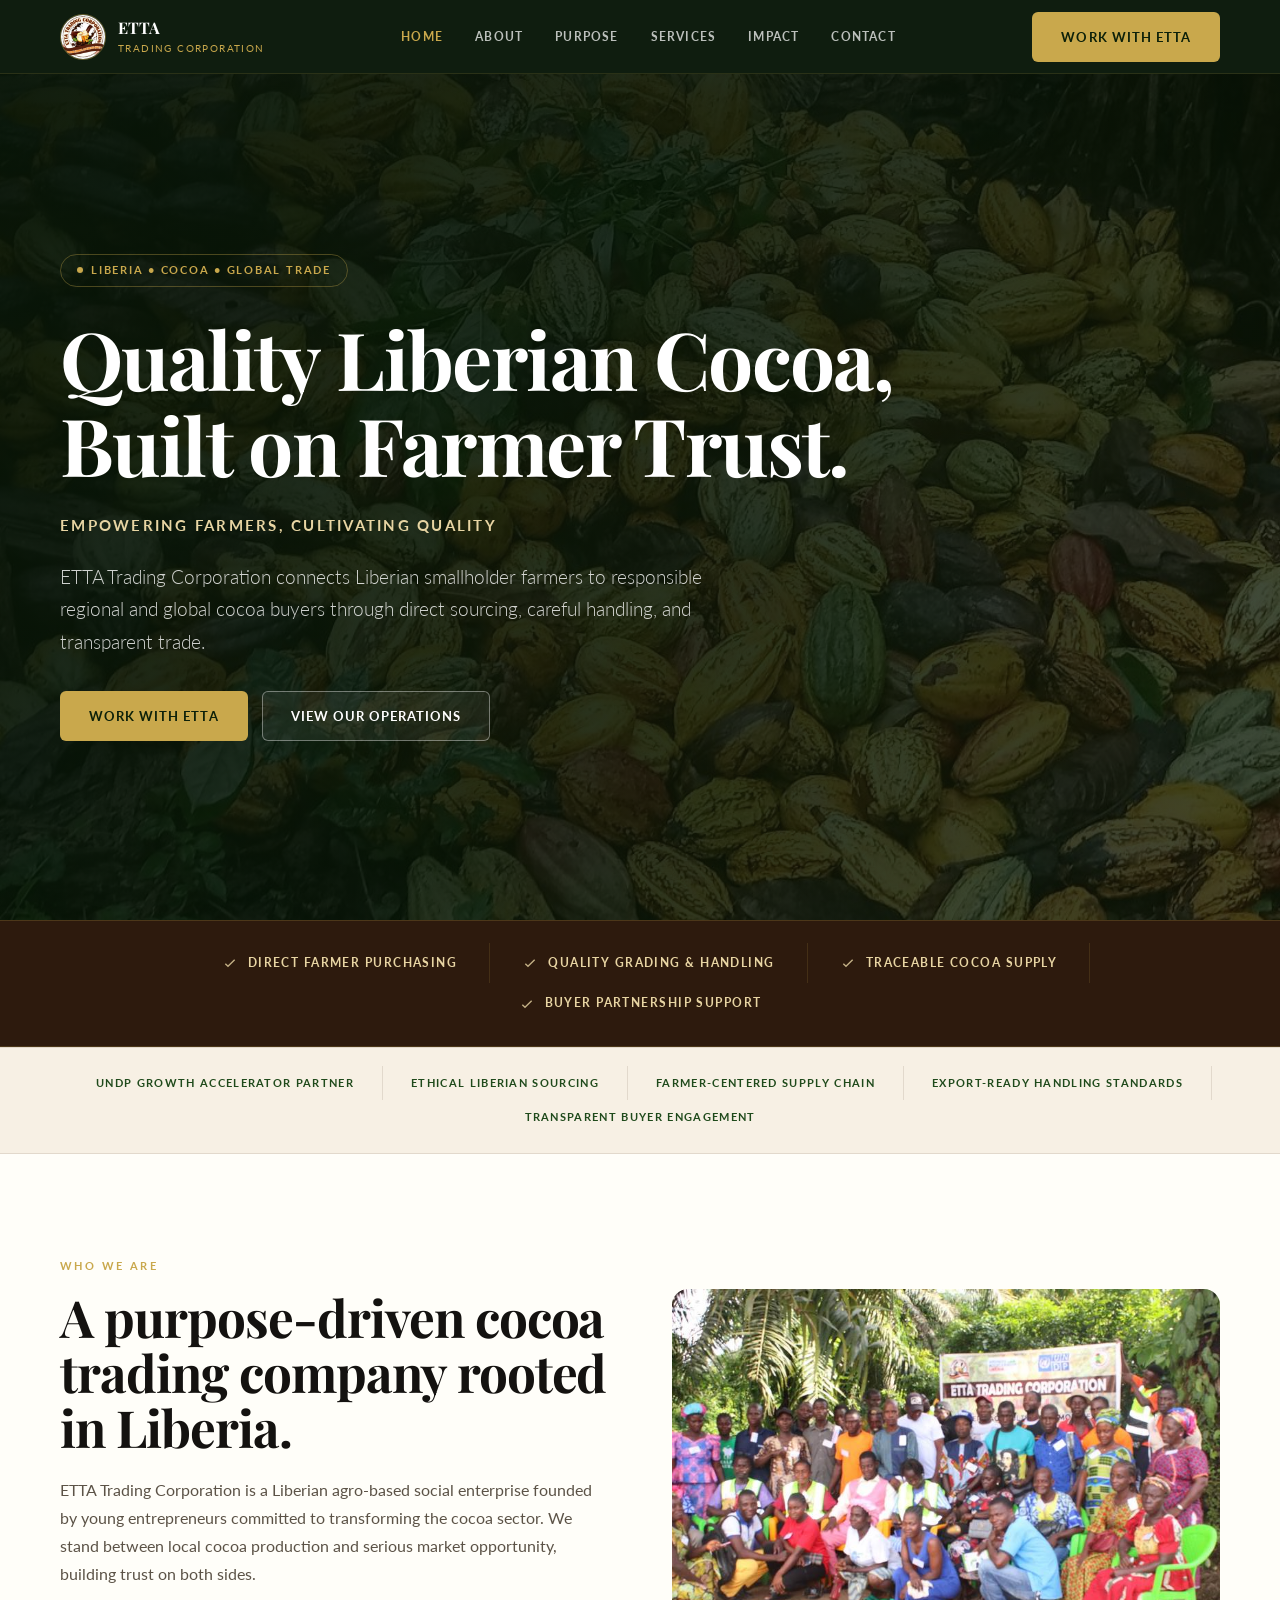
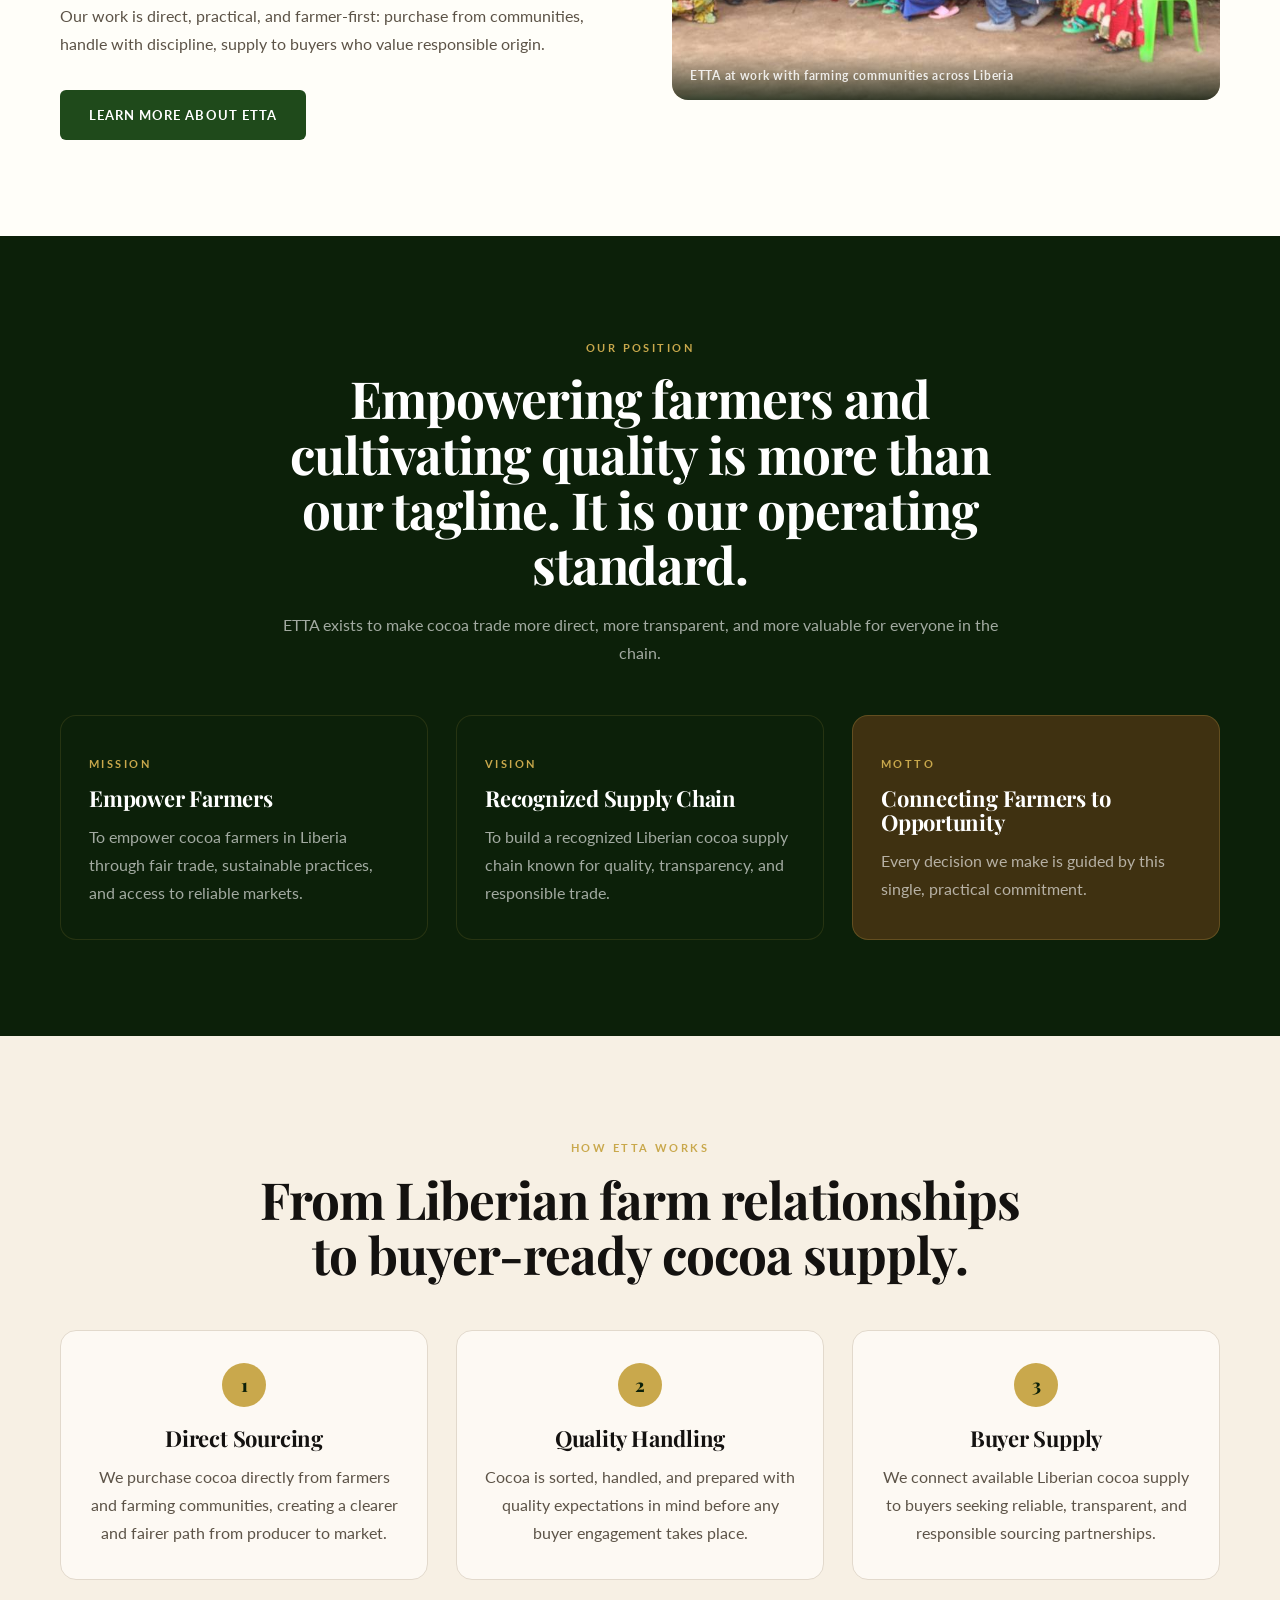
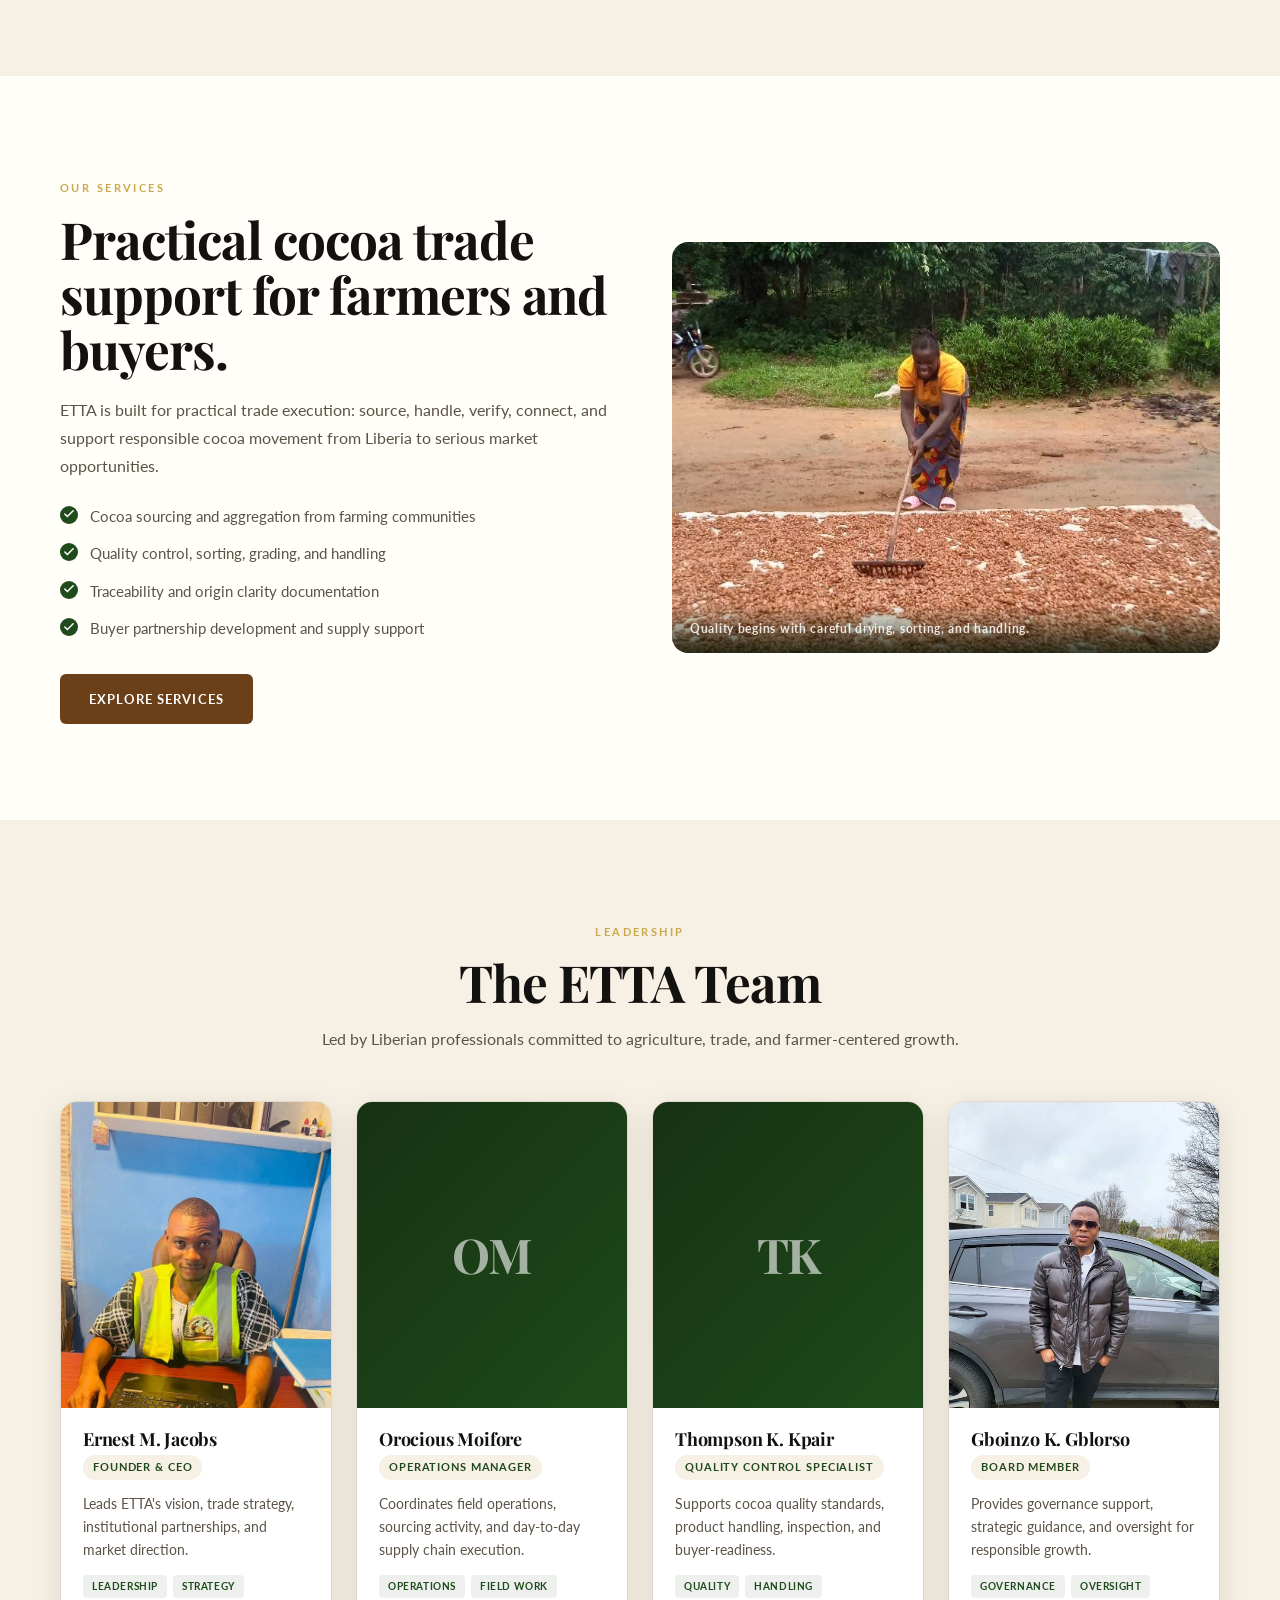
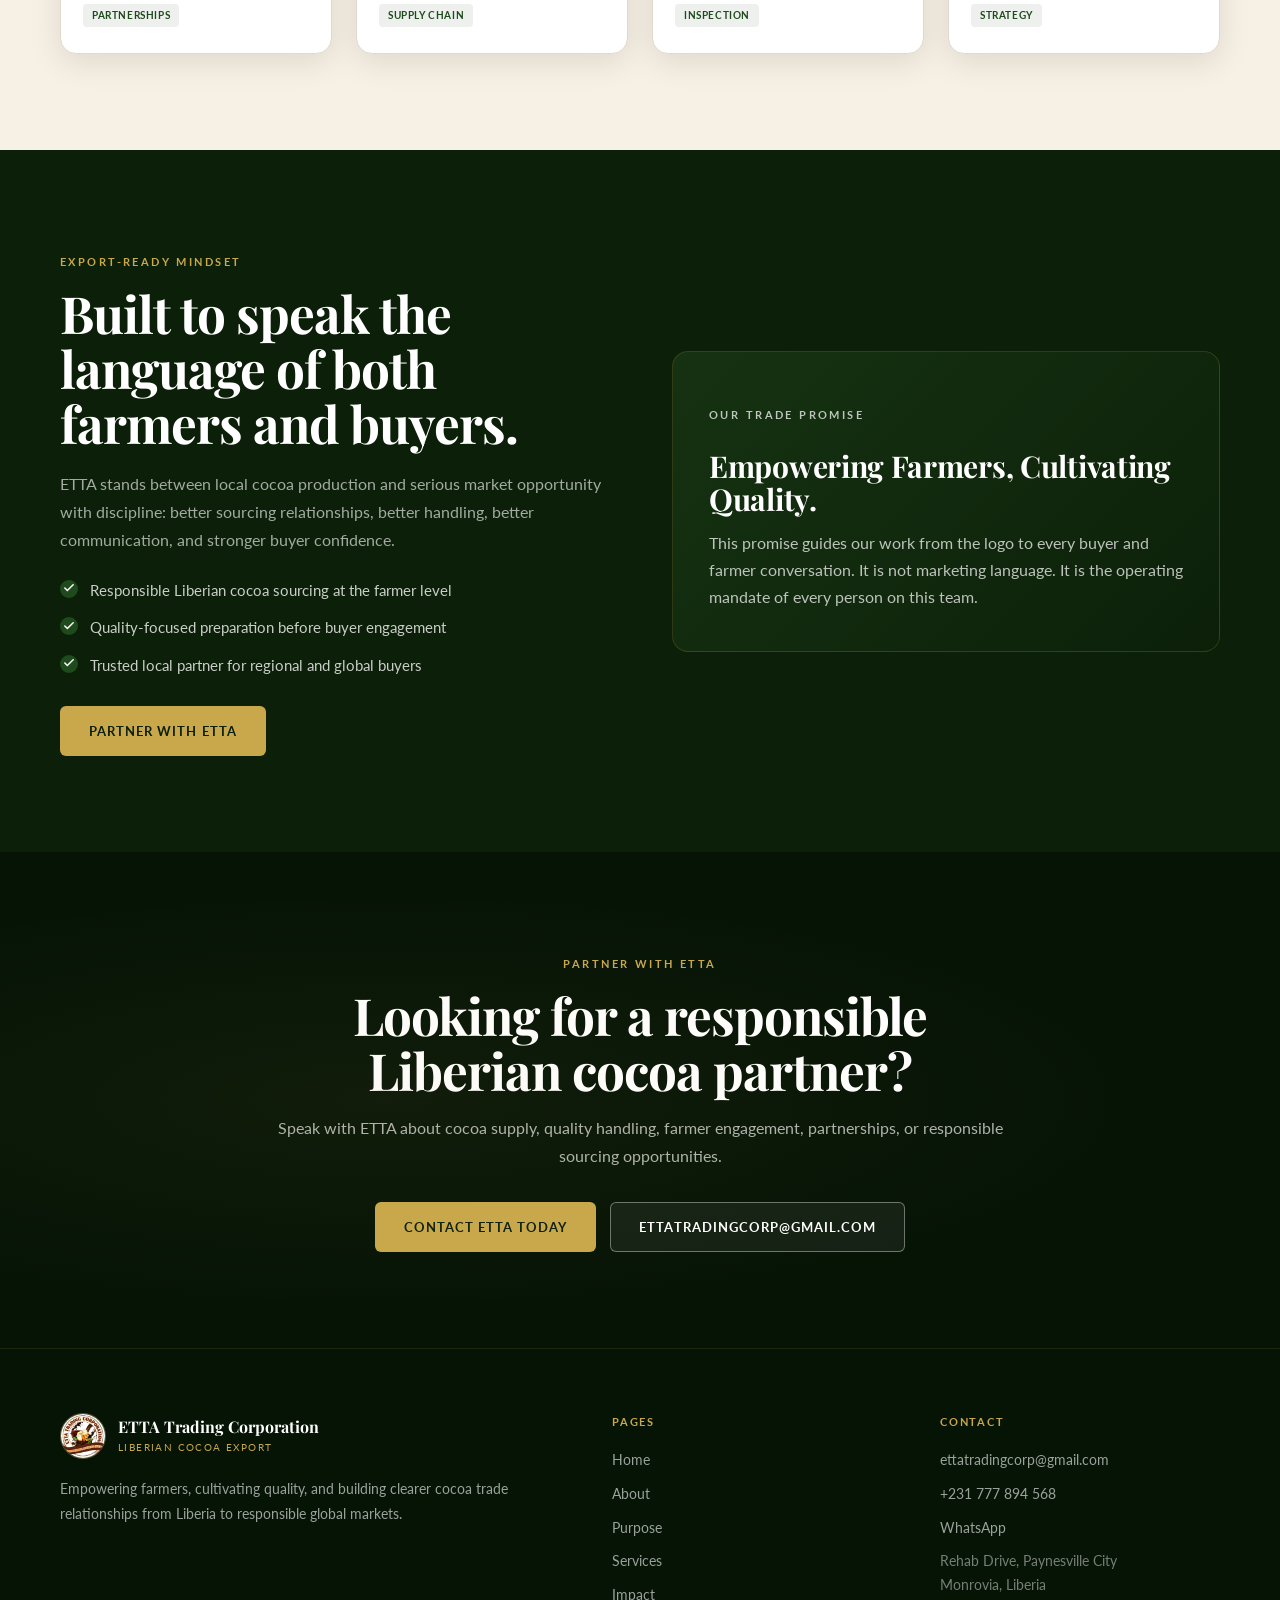
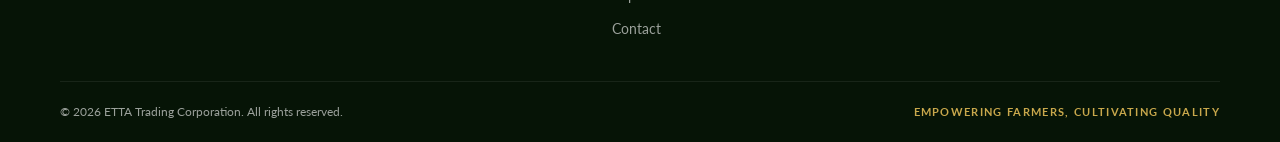
==== commit 6d0fc87f: "Add files via upload" ====
--- a/index.html
+++ b/index.html
@@ -3,1728 +3,1384 @@
 <head>
   <meta charset="UTF-8" />
   <meta name="viewport" content="width=device-width, initial-scale=1.0" />
-
   <title>ETTA Trading Corporation | Liberian Cocoa for Responsible Global Markets</title>
   <meta name="description" content="ETTA Trading Corporation is a Liberian cocoa sourcing and trading company connecting farmer-grown cocoa to responsible regional and global buyers." />
-
+  <link rel="preconnect" href="https://fonts.googleapis.com">
+  <link href="https://fonts.googleapis.com/css2?family=Playfair+Display:wght@600;700;800&family=Lato:wght@300;400;700&display=swap" rel="stylesheet">
   <style>
     :root {
-      --forest-950: #071607;
-      --forest-900: #0f2710;
-      --forest-800: #173819;
-      --forest-700: #244f24;
-      --forest-600: #2f682f;
-
-      --cocoa-900: #321f12;
-      --cocoa-800: #4a2e17;
-      --cocoa-700: #6b421b;
-      --cocoa-600: #8c5a24;
-      --cocoa-400: #c28a45;
-
-      --cream: #f6efe3;
-      --cream-2: #fbf8f1;
-      --paper: #fffdf8;
-      --ink: #161512;
-      --muted: #686054;
-      --line: #e6ddcf;
+      --forest-950: #061406;
+      --forest-900: #0c2009;
+      --forest-800: #163212;
+      --forest-700: #1f4a1b;
+      --forest-600: #2d6628;
+      --cocoa-900: #2d1a0d;
+      --cocoa-800: #4a2c13;
+      --cocoa-700: #6b4019;
+      --cocoa-500: #9c6432;
+      --gold: #c9a84c;
+      --gold-light: #e8d5a3;
+      --cream: #f7f0e4;
+      --cream-2: #fdf9f3;
+      --paper: #fffef9;
+      --ink: #141210;
+      --muted: #5c5347;
+      --line: #e2d9cc;
       --white: #ffffff;
-
-      --shadow-sm: 0 10px 28px rgba(7, 22, 7, 0.08);
-      --shadow: 0 24px 70px rgba(7, 22, 7, 0.14);
-      --radius: 24px;
-    }
-
-    * { box-sizing: border-box; }
-
+      --sh: 0 8px 32px rgba(6,20,6,0.10);
+      --sh-lg: 0 24px 72px rgba(6,20,6,0.18);
+      --r: 16px;
+    }
+
+    *, *::before, *::after { box-sizing: border-box; margin: 0; }
     html { scroll-behavior: smooth; }
 
     body {
-      margin: 0;
-      font-family: Inter, ui-sans-serif, system-ui, -apple-system, BlinkMacSystemFont, "Segoe UI", Arial, sans-serif;
+      font-family: 'Lato', ui-sans-serif, system-ui, sans-serif;
       background: var(--paper);
       color: var(--ink);
-      line-height: 1.65;
-      text-rendering: optimizeLegibility;
+      line-height: 1.7;
+      -webkit-font-smoothing: antialiased;
     }
 
     a { color: inherit; text-decoration: none; }
     img { max-width: 100%; display: block; }
-
-    .container {
-      width: min(1160px, calc(100% - 40px));
-      margin: 0 auto;
-    }
-
-    .section { padding: 94px 0; }
+    ul { padding: 0; list-style: none; }
+
+    .container { width: min(1160px, calc(100% - 40px)); margin: 0 auto; }
+    .sec { padding: 96px 0; }
 
     .eyebrow {
-      margin: 0 0 14px;
-      color: var(--cocoa-600);
-      font-size: 12px;
-      font-weight: 850;
-      letter-spacing: 0.17em;
+      display: inline-block;
+      margin-bottom: 14px;
+      color: var(--gold);
+      font-family: 'Lato', sans-serif;
+      font-size: 11px;
+      font-weight: 700;
+      letter-spacing: 0.22em;
       text-transform: uppercase;
     }
 
     h1, h2, h3 {
-      margin: 0;
-      font-family: Georgia, "Times New Roman", serif;
-      line-height: 1.06;
-      letter-spacing: -0.035em;
-      font-weight: 700;
-    }
-
-    h1 {
-      color: var(--white);
-      font-size: clamp(44px, 7vw, 82px);
-      max-width: 880px;
-    }
-
-    h2 {
-      color: var(--ink);
-      font-size: clamp(32px, 4vw, 56px);
-      max-width: 850px;
-    }
-
-    h3 {
-      color: var(--ink);
-      font-size: 24px;
-      letter-spacing: -0.02em;
-    }
-
-    p { margin: 0; }
-
-    .lead {
-      margin-top: 24px;
-      max-width: 700px;
-      color: rgba(255, 255, 255, 0.78);
-      font-size: clamp(17px, 2vw, 20px);
-      line-height: 1.7;
-    }
-
-    .muted { color: var(--muted); }
+      font-family: 'Playfair Display', Georgia, serif;
+      line-height: 1.08;
+      font-weight: 700;
+    }
+    h1 { font-size: clamp(42px, 6.5vw, 80px); color: var(--white); letter-spacing: -0.02em; }
+    h2 { font-size: clamp(30px, 4vw, 52px); color: var(--ink); letter-spacing: -0.02em; }
+    h3 { font-size: 22px; color: var(--ink); letter-spacing: -0.01em; }
+
+    .lead { margin-top: 22px; color: rgba(255,255,255,0.80); font-size: clamp(16px, 2vw, 19px); line-height: 1.72; max-width: 680px; font-weight: 300; }
+    .muted { color: var(--muted); line-height: 1.75; }
 
     .center { text-align: center; }
-    .center h2, .max-center { margin-left: auto; margin-right: auto; }
-    .max-center { max-width: 780px; }
-
-    .btn-row {
-      display: flex;
-      flex-wrap: wrap;
-      gap: 14px;
-      margin-top: 34px;
-    }
-
+    .center h2 { margin-left: auto; margin-right: auto; }
+    .max-c { max-width: 760px; margin-left: auto; margin-right: auto; }
+
+    /* ───── Buttons ───── */
     .btn {
       display: inline-flex;
       align-items: center;
       justify-content: center;
+      gap: 8px;
       min-height: 50px;
-      padding: 0 24px;
-      border-radius: 999px;
-      font-size: 14px;
-      font-weight: 850;
-      border: 1px solid transparent;
+      padding: 0 28px;
+      border-radius: 6px;
+      font-size: 13px;
+      font-weight: 700;
+      font-family: 'Lato', sans-serif;
+      letter-spacing: 0.08em;
+      text-transform: uppercase;
+      border: 1.5px solid transparent;
       cursor: pointer;
-      transition: transform 180ms ease, box-shadow 180ms ease, background 180ms ease;
-    }
-
-    .btn:hover {
-      transform: translateY(-2px);
-      box-shadow: var(--shadow-sm);
-    }
-
-    .btn-primary {
-      background: var(--white);
-      color: var(--forest-900);
-    }
-
-    .btn-outline {
-      border-color: rgba(255,255,255,0.42);
-      color: var(--white);
-      background: rgba(255,255,255,0.04);
-    }
-
-    .btn-green {
-      background: var(--forest-700);
-      color: var(--white);
-    }
-
-    .btn-cocoa {
-      background: var(--cocoa-700);
-      color: var(--white);
-    }
-
+      transition: all 200ms ease;
+    }
+    .btn:hover { transform: translateY(-2px); box-shadow: var(--sh); }
+    .btn-primary { background: var(--gold); color: var(--forest-900); }
+    .btn-primary:hover { background: var(--gold-light); }
+    .btn-outline { border-color: rgba(255,255,255,0.38); color: var(--white); background: rgba(255,255,255,0.06); }
+    .btn-outline:hover { background: rgba(255,255,255,0.12); border-color: rgba(255,255,255,0.6); }
+    .btn-green { background: var(--forest-700); color: var(--white); }
+    .btn-green:hover { background: var(--forest-600); }
+    .btn-cocoa { background: var(--cocoa-700); color: var(--white); }
+    .btn-dark { background: var(--forest-900); color: var(--white); }
+    .btn-row { display: flex; flex-wrap: wrap; gap: 14px; margin-top: 32px; }
+
+    /* ───── Nav ───── */
     header {
       position: fixed;
       inset: 0 0 auto 0;
-      z-index: 50;
-      height: 76px;
-      background: rgba(7, 22, 7, 0.94);
-      border-bottom: 1px solid rgba(255,255,255,0.10);
-      backdrop-filter: blur(14px);
-    }
-
+      z-index: 100;
+      height: 74px;
+      background: rgba(6,20,6,0.96);
+      border-bottom: 1px solid rgba(201,168,76,0.15);
+      backdrop-filter: blur(16px);
+      -webkit-backdrop-filter: blur(16px);
+    }
     .nav {
-      height: 76px;
+      height: 74px;
       display: flex;
       align-items: center;
       justify-content: space-between;
-      gap: 28px;
-    }
-
+      gap: 24px;
+    }
     .brand {
       display: flex;
       align-items: center;
       gap: 12px;
       color: var(--white);
-      min-width: max-content;
-    }
-
-    .logo {
-      width: 48px;
-      height: 48px;
+      flex-shrink: 0;
+    }
+    .brand-logo {
+      width: 46px;
+      height: 46px;
       border-radius: 50%;
-      display: grid;
-      place-items: center;
-      background: var(--cream-2);
-      border: 1px solid rgba(255,255,255,0.5);
-      color: var(--forest-700);
-      font-family: Georgia, "Times New Roman", serif;
+      overflow: hidden;
+      border: 1.5px solid rgba(201,168,76,0.45);
+      flex-shrink: 0;
+    }
+    .brand-logo img { width: 100%; height: 100%; object-fit: cover; }
+    .brand-name { line-height: 1.15; }
+    .brand-name strong {
+      display: block;
+      font-family: 'Playfair Display', serif;
       font-size: 16px;
-      font-weight: 900;
-      letter-spacing: -0.04em;
-    }
-
-    .brand strong {
-      display: block;
+      font-weight: 700;
+      color: var(--white);
+    }
+    .brand-name span {
+      font-size: 10px;
+      letter-spacing: 0.14em;
+      text-transform: uppercase;
+      color: var(--gold);
+      font-weight: 400;
+    }
+    .nav-links { display: flex; align-items: center; gap: 4px; }
+    .nav-links a {
+      padding: 6px 14px;
+      font-size: 12px;
+      font-weight: 700;
+      letter-spacing: 0.10em;
+      text-transform: uppercase;
+      color: rgba(255,255,255,0.72);
+      border-radius: 5px;
+      transition: color 160ms, background 160ms;
+    }
+    .nav-links a:hover { color: var(--white); background: rgba(255,255,255,0.07); }
+    .nav-links a.active { color: var(--gold); }
+    .nav-cta { flex-shrink: 0; }
+    .hamburger { display: none; flex-direction: column; gap: 5px; cursor: pointer; padding: 6px; }
+    .hamburger span { display: block; width: 24px; height: 2px; background: var(--white); transition: all 200ms; border-radius: 2px; }
+    .mobile-menu {
+      display: none;
+      position: fixed;
+      inset: 74px 0 0 0;
+      background: rgba(6,20,6,0.98);
+      z-index: 99;
+      padding: 28px 20px;
+      flex-direction: column;
+      gap: 4px;
+    }
+    .mobile-menu.show { display: flex; }
+    .mobile-menu a {
+      padding: 13px 18px;
       font-size: 14px;
-      letter-spacing: 0.03em;
-      line-height: 1.1;
-    }
-
-    .brand span {
-      display: block;
-      margin-top: 2px;
-      color: rgba(255,255,255,0.66);
-      font-size: 10px;
-      font-weight: 800;
-      letter-spacing: 0.16em;
+      font-weight: 700;
+      letter-spacing: 0.10em;
       text-transform: uppercase;
-    }
-
-    .nav-links {
+      color: rgba(255,255,255,0.80);
+      border-radius: 8px;
+      border: 1px solid rgba(255,255,255,0.06);
+      transition: background 160ms;
+    }
+    .mobile-menu a:hover { background: rgba(255,255,255,0.05); }
+
+    /* ───── Pages ───── */
+    .page { display: none; padding-top: 74px; }
+    .page.active { display: block; }
+    main { min-height: 60vh; }
+
+    /* ───── Hero ───── */
+    .hero {
+      position: relative;
+      min-height: 94vh;
       display: flex;
       align-items: center;
-      gap: 4px;
-    }
-
-    .nav-item { position: relative; }
-
-    .nav-link {
-      display: inline-flex;
-      align-items: center;
-      gap: 4px;
-      padding: 10px 13px;
-      border-radius: 999px;
-      color: rgba(255,255,255,0.76);
-      font-size: 14px;
-      font-weight: 760;
-    }
-
-    .nav-link:hover {
-      color: var(--white);
-      background: rgba(255,255,255,0.08);
-    }
-
-    .dropdown {
-      position: absolute;
-      top: 100%;
-      left: 0;
-      min-width: 250px;
-      padding: 10px;
-      border: 1px solid var(--line);
-      border-radius: 18px;
-      background: var(--paper);
-      box-shadow: var(--shadow);
-      opacity: 0;
-      visibility: hidden;
-      transform: translateY(10px);
-      transition: 180ms ease;
-    }
-
-    .nav-item:hover .dropdown {
-      opacity: 1;
-      visibility: visible;
-      transform: translateY(0);
-    }
-
-    .dropdown a {
-      display: block;
-      padding: 11px 12px;
-      border-radius: 12px;
-      color: var(--muted);
-      font-size: 14px;
-      font-weight: 780;
-    }
-
-    .dropdown a:hover {
-      background: var(--cream);
-      color: var(--forest-800);
-    }
-
-    .menu-toggle {
-      display: none;
-      border: 0;
-      color: var(--white);
-      background: transparent;
-      font-size: 30px;
-      cursor: pointer;
-    }
-
-    .mobile-menu {
-      display: none;
-      padding: 14px 0 22px;
       background: var(--forest-950);
-      border-top: 1px solid rgba(255,255,255,0.1);
-    }
-
-    .mobile-menu a {
-      display: block;
-      padding: 12px 0;
-      color: rgba(255,255,255,0.84);
-      border-bottom: 1px solid rgba(255,255,255,0.08);
-      font-weight: 780;
-    }
-
-    .hero {
-      position: relative;
-      min-height: 790px;
-      display: flex;
-      align-items: center;
       overflow: hidden;
-      padding-top: 76px;
-      background:
-        linear-gradient(90deg, rgba(7, 22, 7, 0.97) 0%, rgba(7, 22, 7, 0.91) 44%, rgba(7, 22, 7, 0.62) 100%),
-        linear-gradient(135deg, var(--forest-800), var(--cocoa-800));
-      color: var(--white);
-    }
-
-    .hero::before {
-      content: "";
+    }
+    .hero-bg {
       position: absolute;
       inset: 0;
-      background:
-        linear-gradient(rgba(255,255,255,0.035) 1px, transparent 1px),
-        linear-gradient(90deg, rgba(255,255,255,0.035) 1px, transparent 1px);
-      background-size: 42px 42px;
-      mask-image: linear-gradient(90deg, black, transparent 78%);
-      opacity: 0.5;
-    }
-
-    .hero::after {
-      content: "";
+      background-image: url('[data-uri]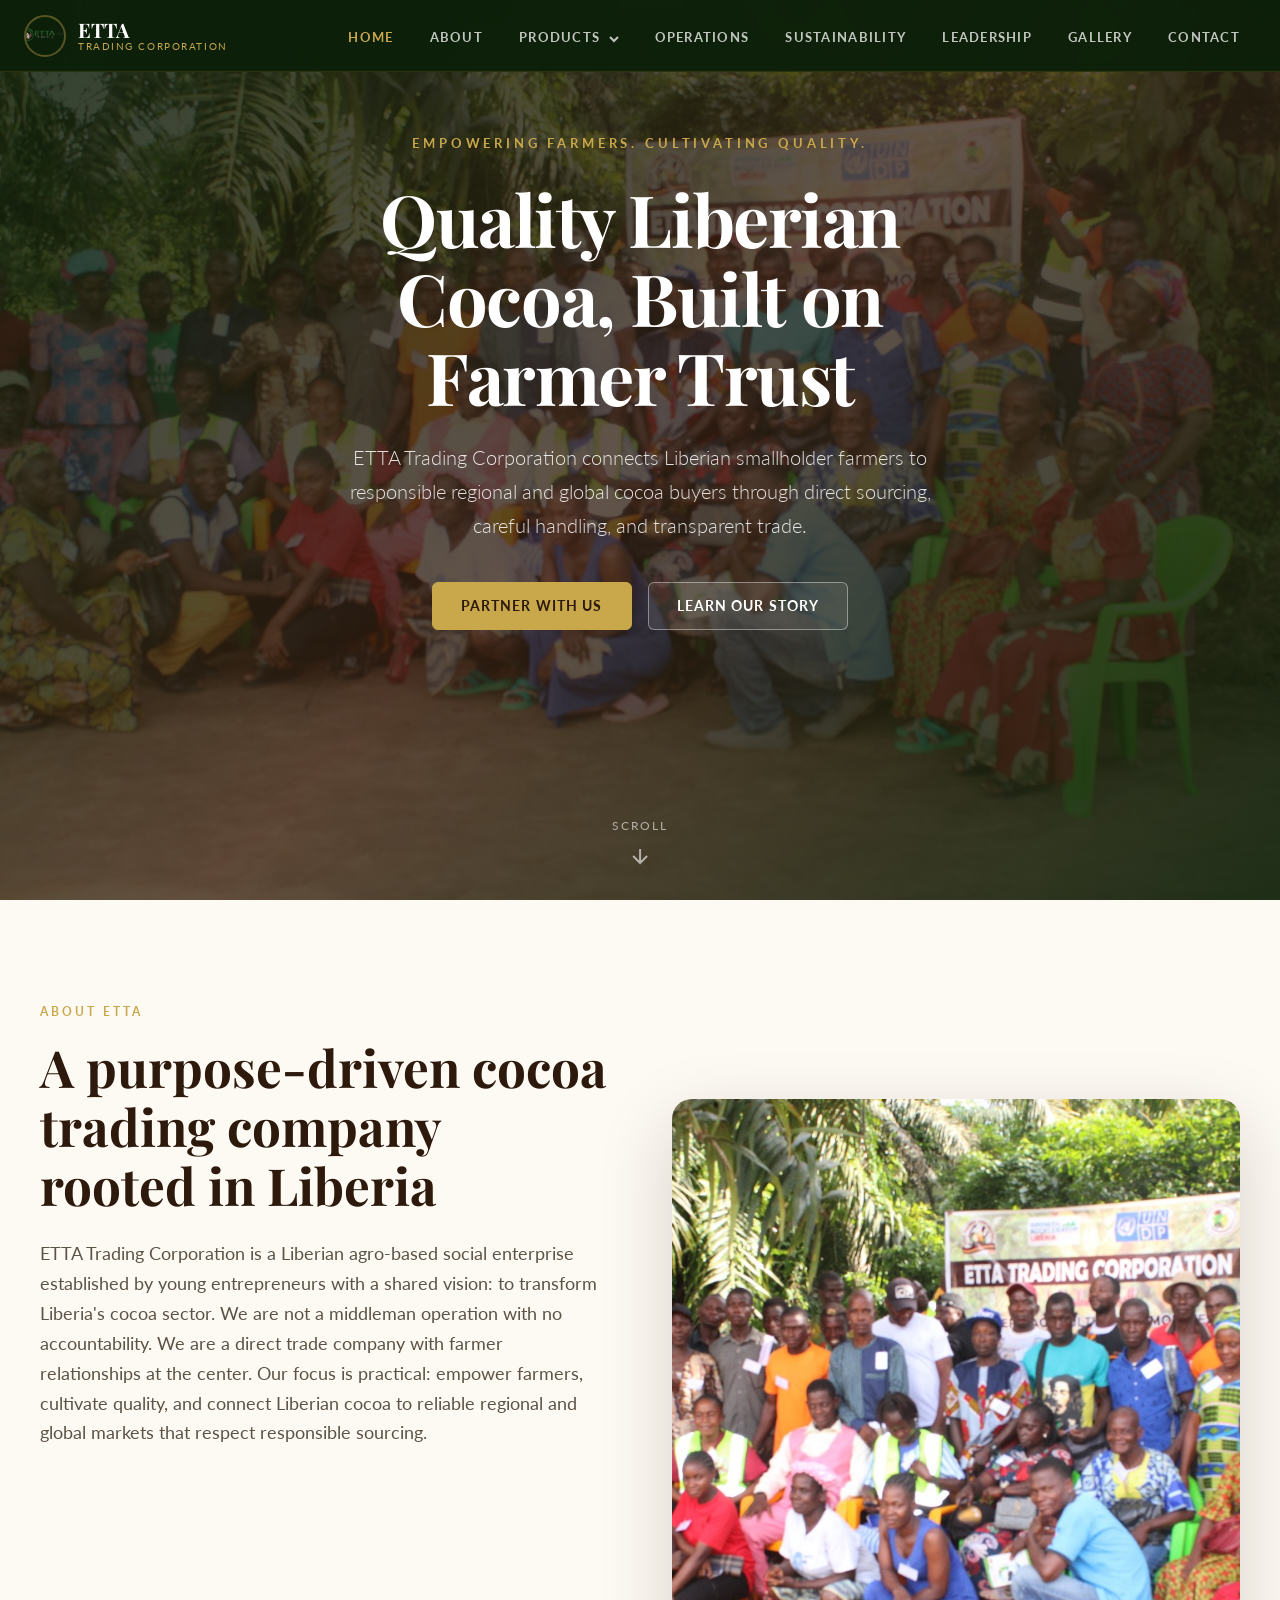
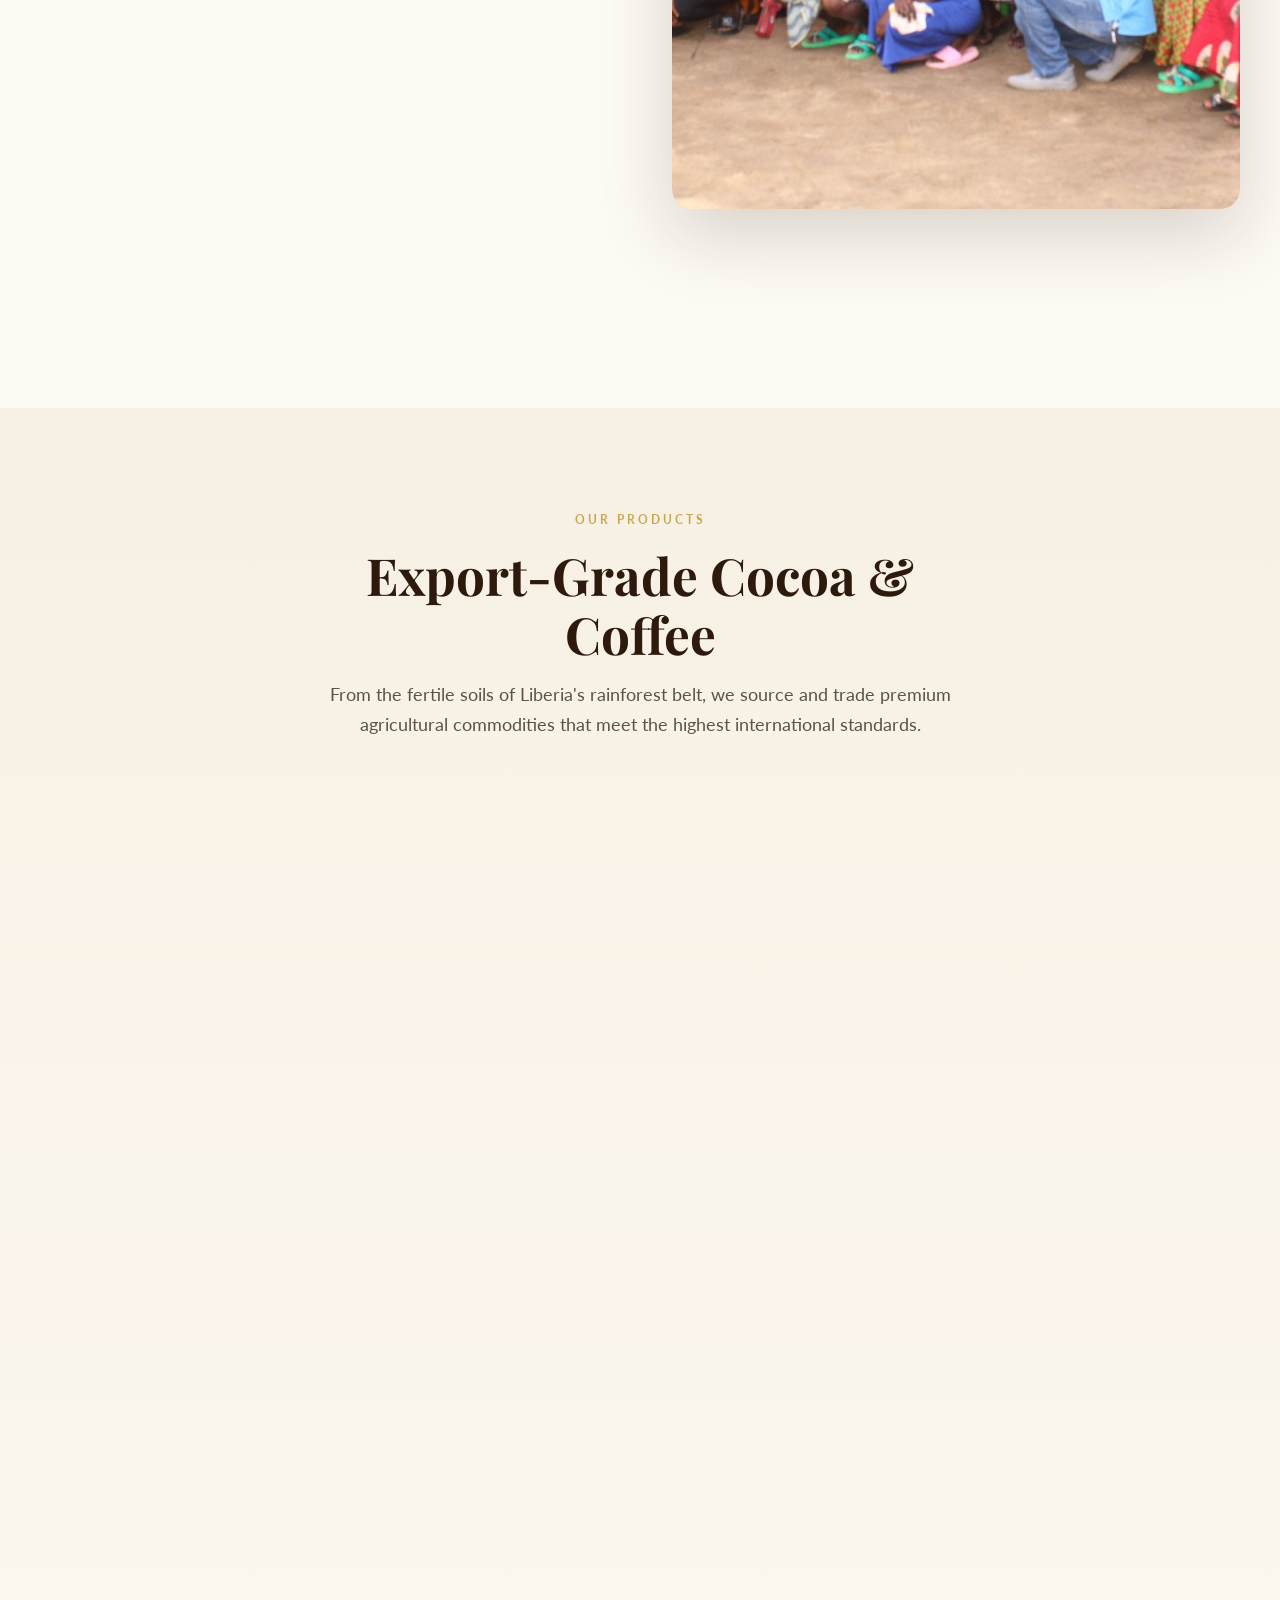
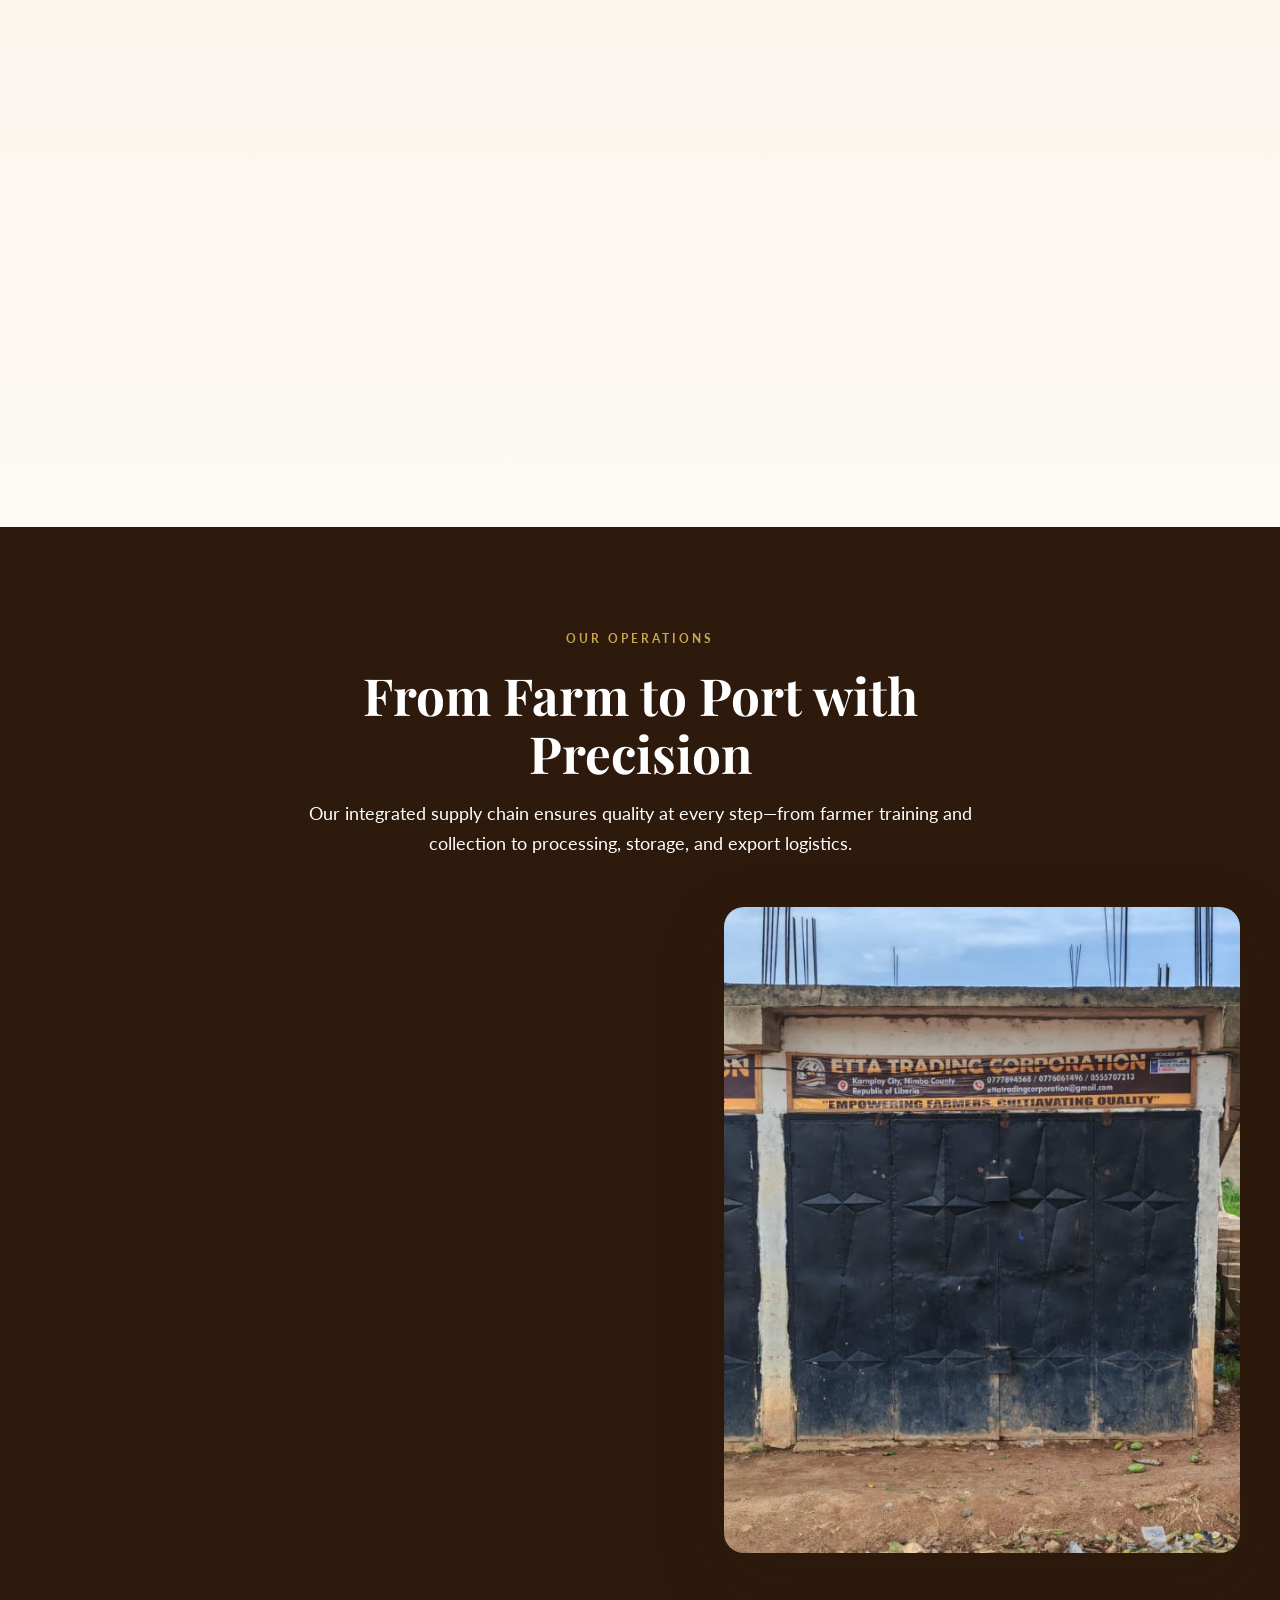
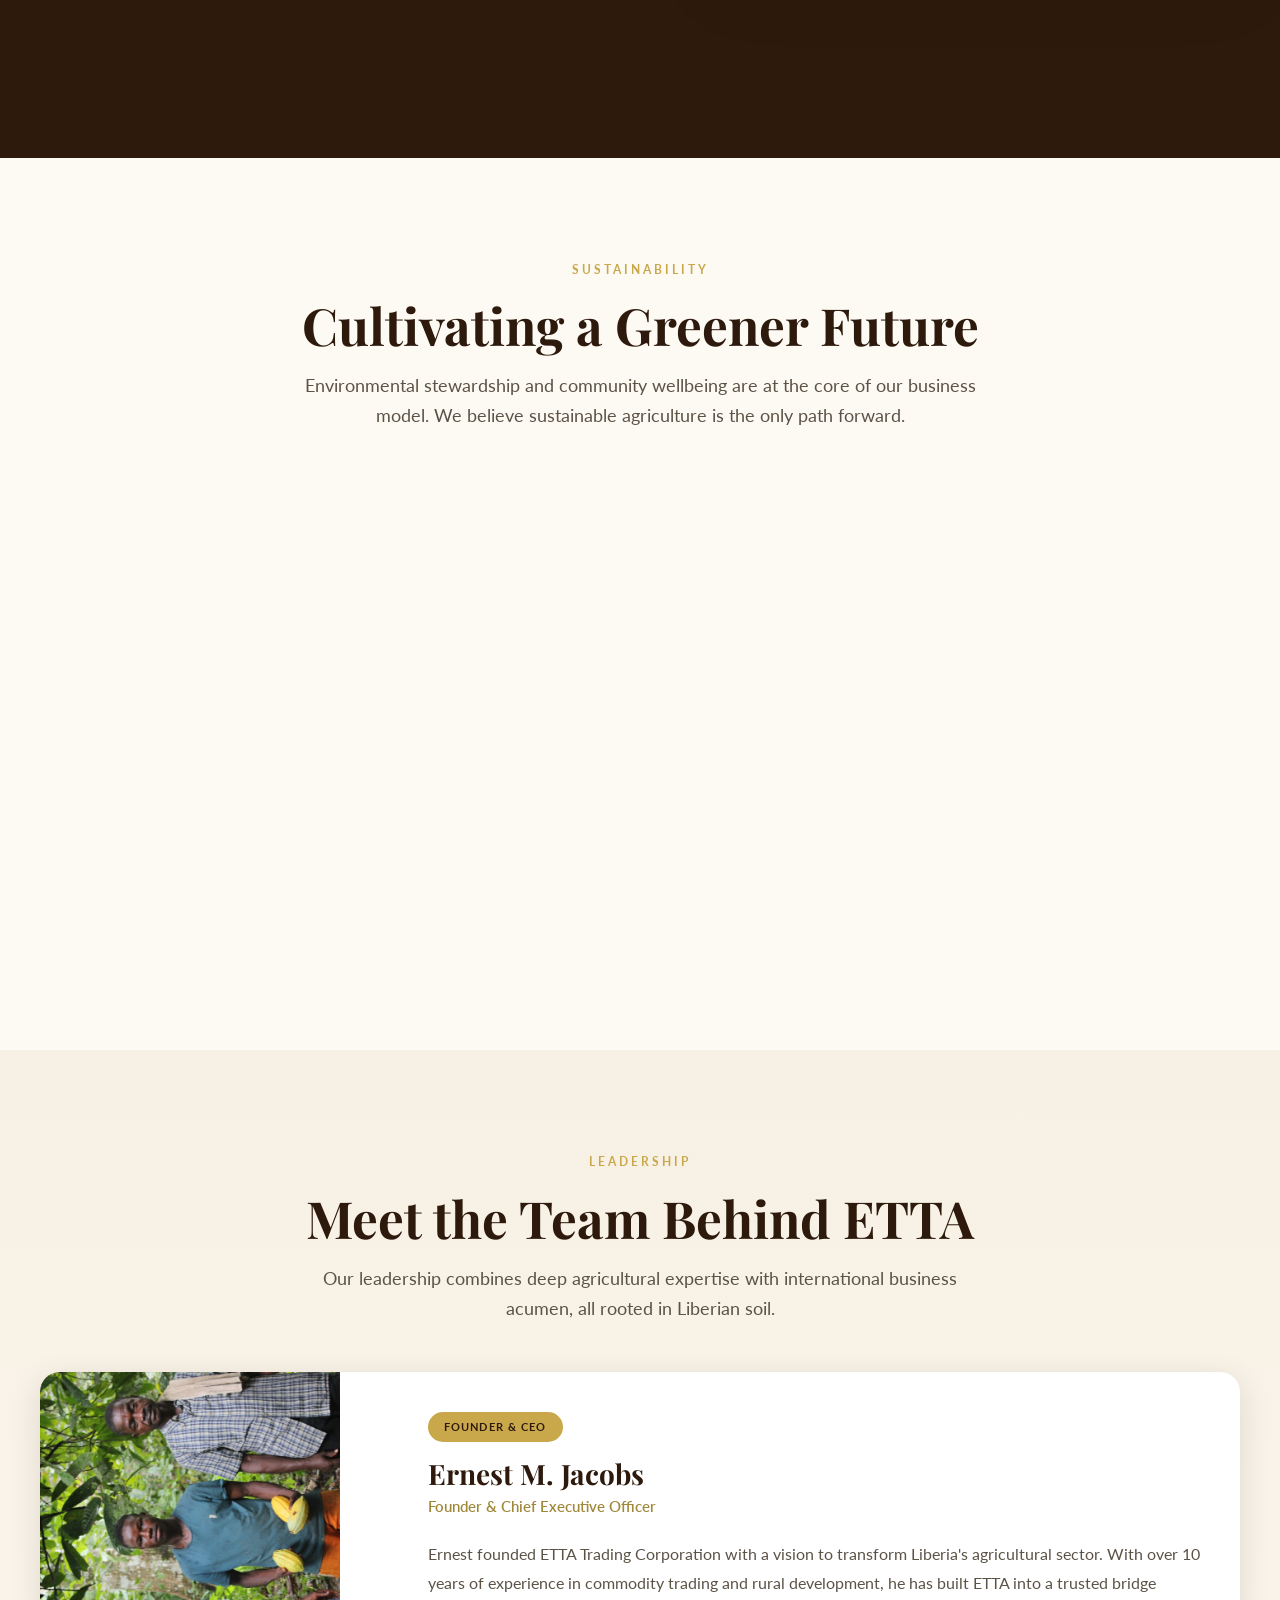
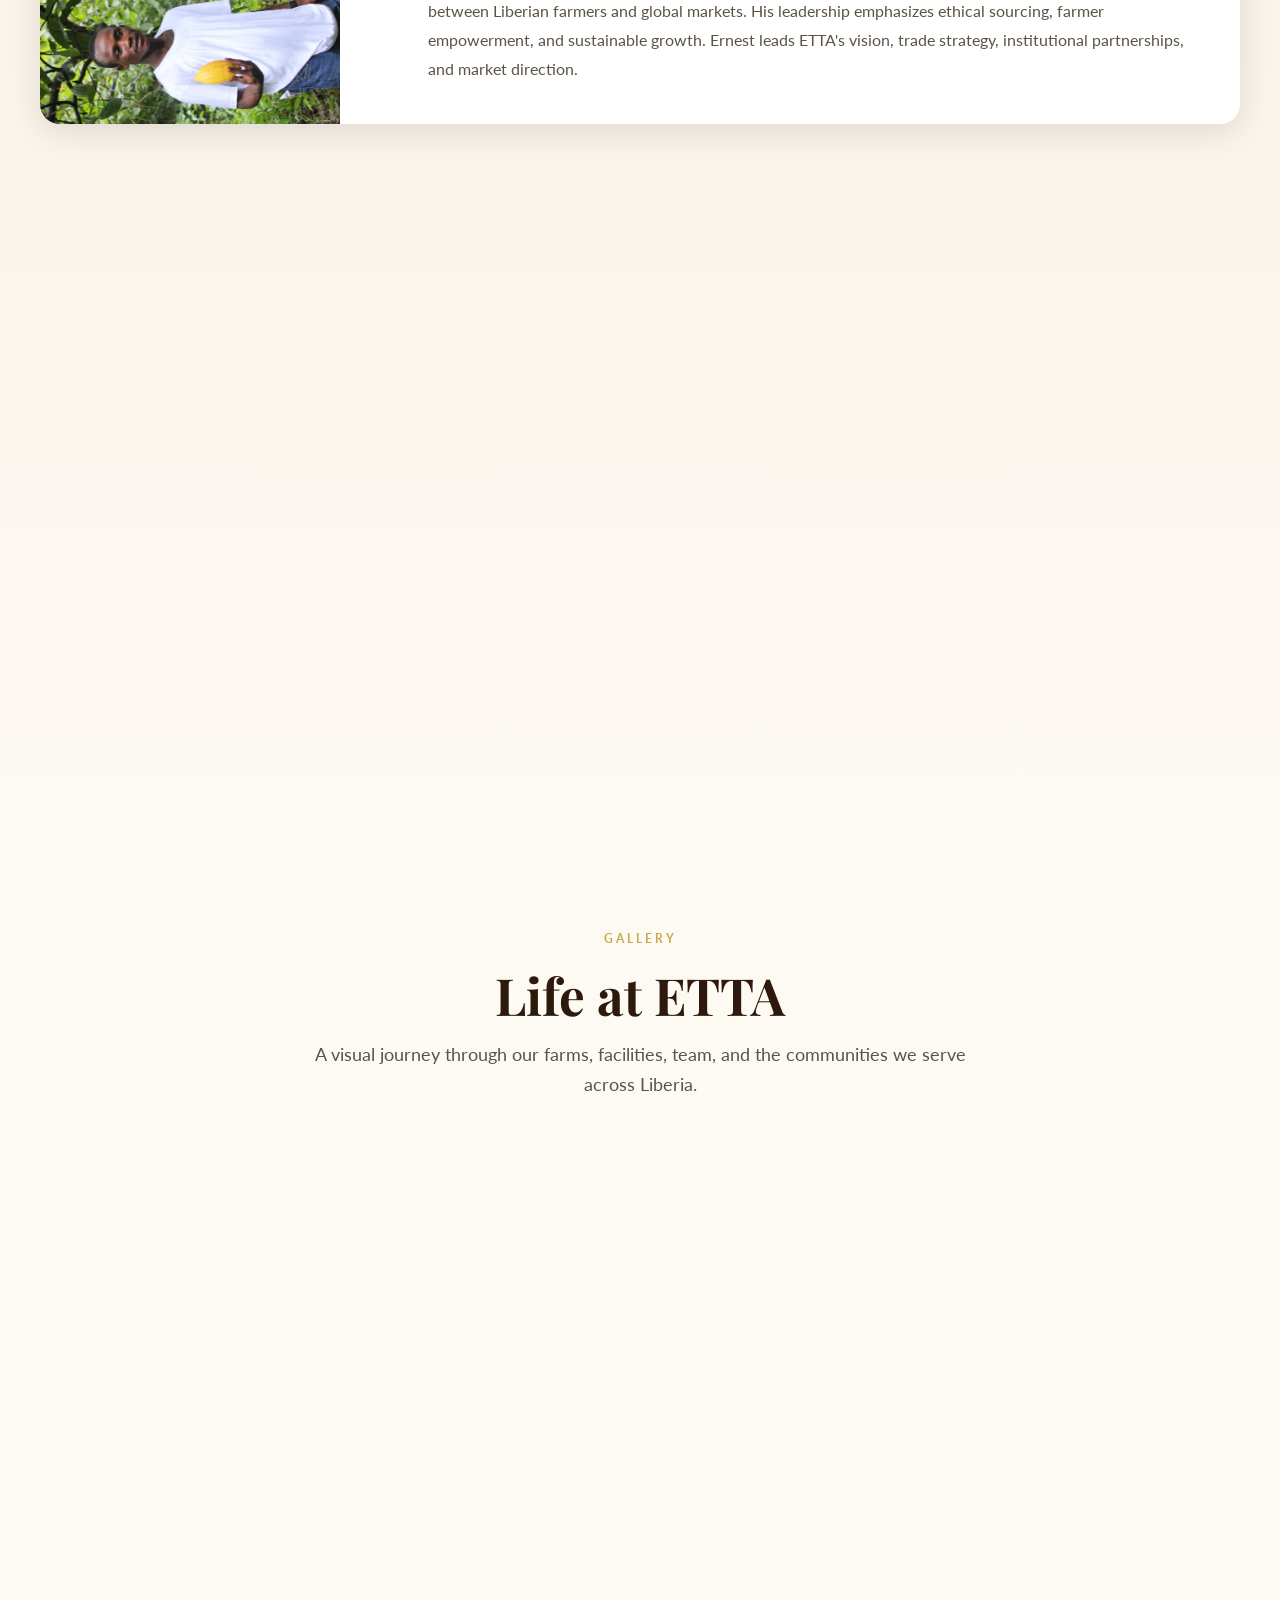
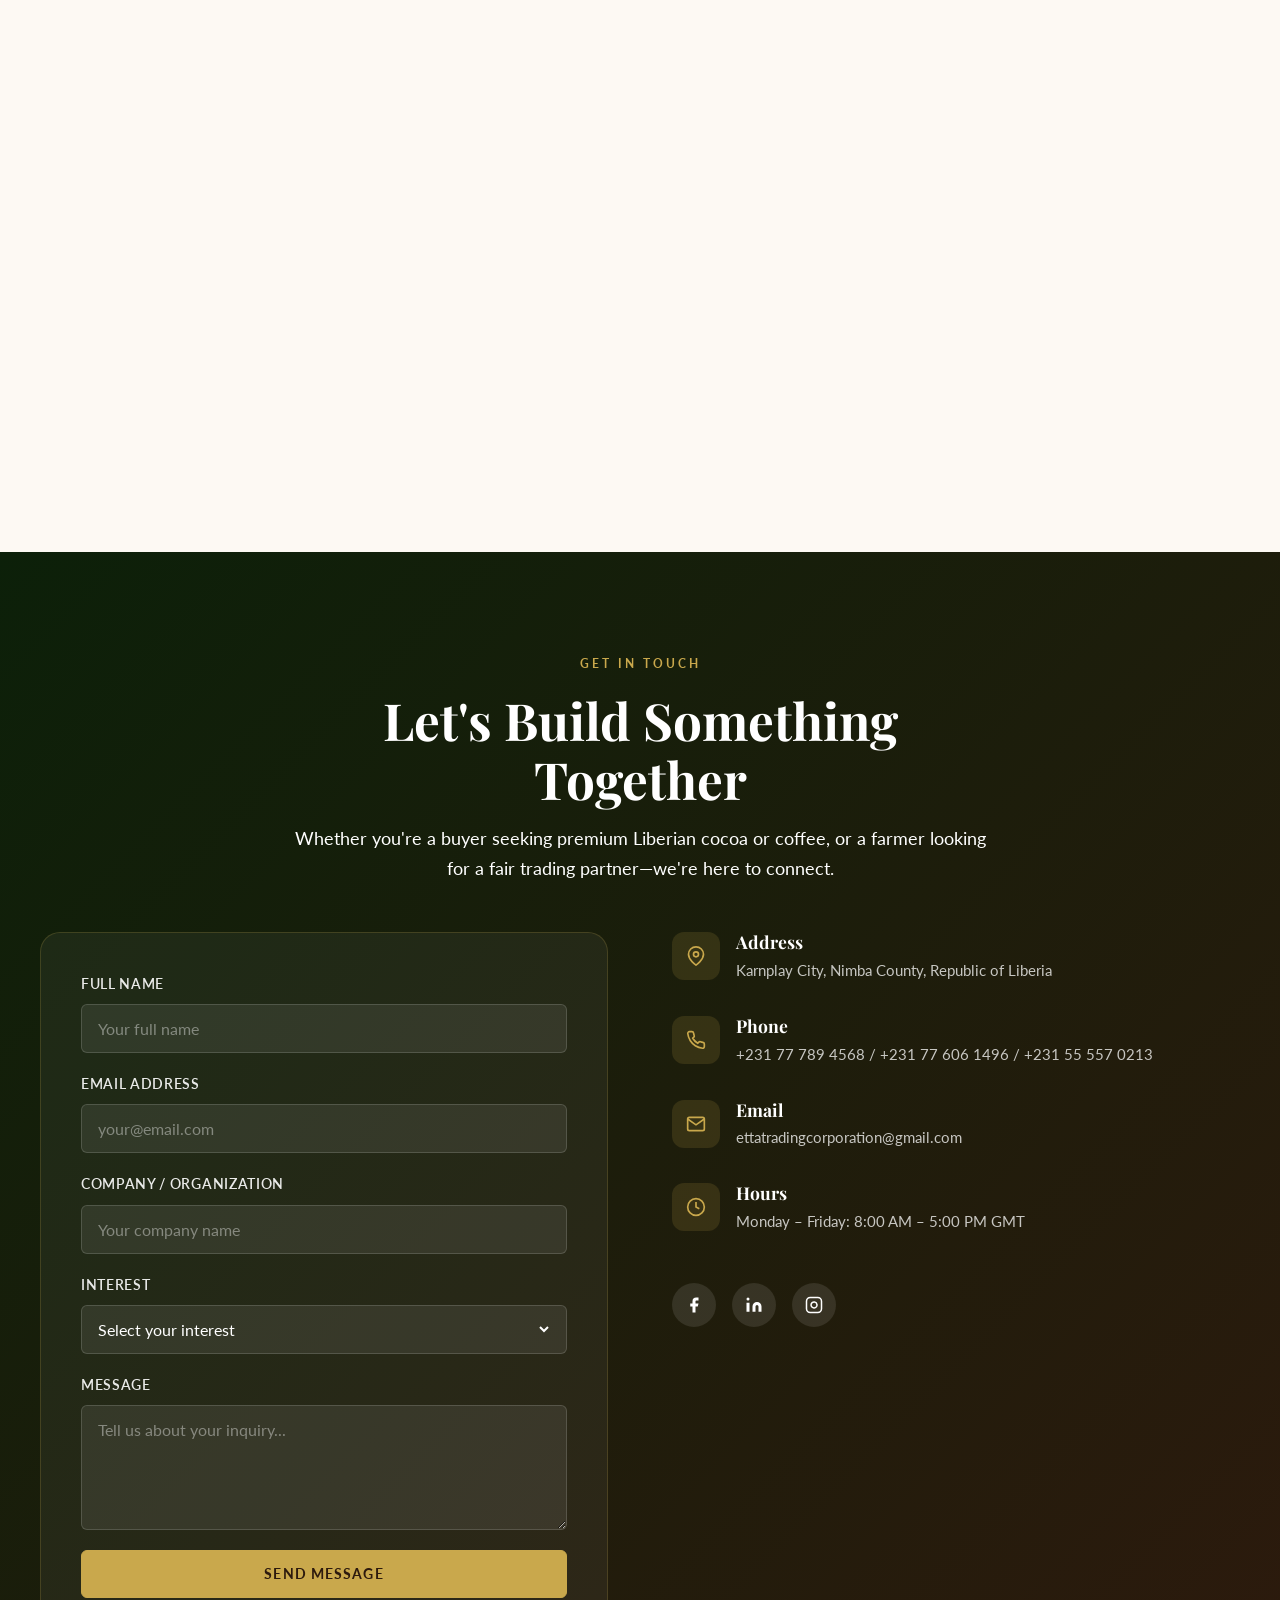
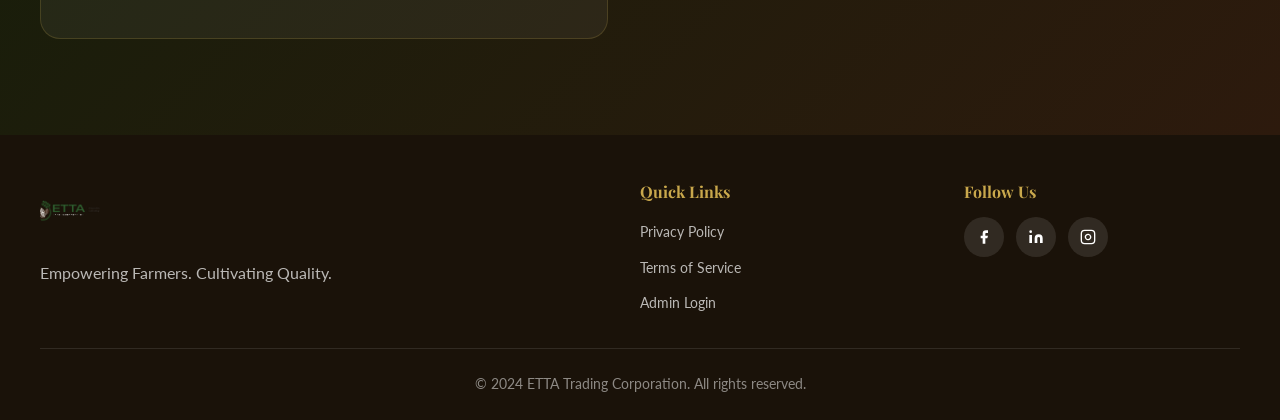
==== commit 6f08abbb: "Initial ETTA website upload" ====
--- a/index.html
+++ b/index.html
@@ -1,1456 +1,219 @@
 <!DOCTYPE html>
 <html lang="en">
 <head>
-  <meta charset="UTF-8" />
-  <meta name="viewport" content="width=device-width, initial-scale=1.0" />
-  <title>ETTA Trading Corporation | Liberian Cocoa for Responsible Global Markets</title>
-  <meta name="description" content="ETTA Trading Corporation is a Liberian cocoa sourcing and trading company connecting farmer-grown cocoa to responsible regional and global buyers." />
+  <meta charset="UTF-8">
+  <meta name="viewport" content="width=device-width, initial-scale=1.0">
+  <title>ETTA Trading Corporation | Liberian Cocoa & Coffee</title>
+  <meta name="description" content="ETTA Trading Corporation - Liberian cocoa and coffee sourcing and trading company connecting farmer-grown produce to responsible global buyers.">
   <link rel="preconnect" href="https://fonts.googleapis.com">
-  <link href="https://fonts.googleapis.com/css2?family=Playfair+Display:wght@600;700;800&family=Lato:wght@300;400;700&display=swap" rel="stylesheet">
-  <style>
-    :root {
-      --forest-950: #061406;
-      --forest-900: #0c2009;
-      --forest-800: #163212;
-      --forest-700: #1f4a1b;
-      --forest-600: #2d6628;
-      --cocoa-900: #2d1a0d;
-      --cocoa-800: #4a2c13;
-      --cocoa-700: #6b4019;
-      --cocoa-500: #9c6432;
-      --gold: #c9a84c;
-      --gold-light: #e8d5a3;
-      --cream: #f7f0e4;
-      --cream-2: #fdf9f3;
-      --paper: #fffef9;
-      --ink: #141210;
-      --muted: #5c5347;
-      --line: #e2d9cc;
-      --white: #ffffff;
-      --sh: 0 8px 32px rgba(6,20,6,0.10);
-      --sh-lg: 0 24px 72px rgba(6,20,6,0.18);
-      --r: 16px;
-    }
-
-    *, *::before, *::after { box-sizing: border-box; margin: 0; }
-    html { scroll-behavior: smooth; }
-
-    body {
-      font-family: 'Lato', ui-sans-serif, system-ui, sans-serif;
-      background: var(--paper);
-      color: var(--ink);
-      line-height: 1.7;
-      -webkit-font-smoothing: antialiased;
-    }
-
-    a { color: inherit; text-decoration: none; }
-    img { max-width: 100%; display: block; }
-    ul { padding: 0; list-style: none; }
-
-    .container { width: min(1160px, calc(100% - 40px)); margin: 0 auto; }
-    .sec { padding: 96px 0; }
-
-    .eyebrow {
-      display: inline-block;
-      margin-bottom: 14px;
-      color: var(--gold);
-      font-family: 'Lato', sans-serif;
-      font-size: 11px;
-      font-weight: 700;
-      letter-spacing: 0.22em;
-      text-transform: uppercase;
-    }
-
-    h1, h2, h3 {
-      font-family: 'Playfair Display', Georgia, serif;
-      line-height: 1.08;
-      font-weight: 700;
-    }
-    h1 { font-size: clamp(42px, 6.5vw, 80px); color: var(--white); letter-spacing: -0.02em; }
-    h2 { font-size: clamp(30px, 4vw, 52px); color: var(--ink); letter-spacing: -0.02em; }
-    h3 { font-size: 22px; color: var(--ink); letter-spacing: -0.01em; }
-
-    .lead { margin-top: 22px; color: rgba(255,255,255,0.80); font-size: clamp(16px, 2vw, 19px); line-height: 1.72; max-width: 680px; font-weight: 300; }
-    .muted { color: var(--muted); line-height: 1.75; }
-
-    .center { text-align: center; }
-    .center h2 { margin-left: auto; margin-right: auto; }
-    .max-c { max-width: 760px; margin-left: auto; margin-right: auto; }
-
-    /* ───── Buttons ───── */
-    .btn {
-      display: inline-flex;
-      align-items: center;
-      justify-content: center;
-      gap: 8px;
-      min-height: 50px;
-      padding: 0 28px;
-      border-radius: 6px;
-      font-size: 13px;
-      font-weight: 700;
-      font-family: 'Lato', sans-serif;
-      letter-spacing: 0.08em;
-      text-transform: uppercase;
-      border: 1.5px solid transparent;
-      cursor: pointer;
-      transition: all 200ms ease;
-    }
-    .btn:hover { transform: translateY(-2px); box-shadow: var(--sh); }
-    .btn-primary { background: var(--gold); color: var(--forest-900); }
-    .btn-primary:hover { background: var(--gold-light); }
-    .btn-outline { border-color: rgba(255,255,255,0.38); color: var(--white); background: rgba(255,255,255,0.06); }
-    .btn-outline:hover { background: rgba(255,255,255,0.12); border-color: rgba(255,255,255,0.6); }
-    .btn-green { background: var(--forest-700); color: var(--white); }
-    .btn-green:hover { background: var(--forest-600); }
-    .btn-cocoa { background: var(--cocoa-700); color: var(--white); }
-    .btn-dark { background: var(--forest-900); color: var(--white); }
-    .btn-row { display: flex; flex-wrap: wrap; gap: 14px; margin-top: 32px; }
-
-    /* ───── Nav ───── */
-    header {
-      position: fixed;
-      inset: 0 0 auto 0;
-      z-index: 100;
-      height: 74px;
-      background: rgba(6,20,6,0.96);
-      border-bottom: 1px solid rgba(201,168,76,0.15);
-      backdrop-filter: blur(16px);
-      -webkit-backdrop-filter: blur(16px);
-    }
-    .nav {
-      height: 74px;
-      display: flex;
-      align-items: center;
-      justify-content: space-between;
-      gap: 24px;
-    }
-    .brand {
-      display: flex;
-      align-items: center;
-      gap: 12px;
-      color: var(--white);
-      flex-shrink: 0;
-    }
-    .brand-logo {
-      width: 46px;
-      height: 46px;
-      border-radius: 50%;
-      overflow: hidden;
-      border: 1.5px solid rgba(201,168,76,0.45);
-      flex-shrink: 0;
-    }
-    .brand-logo img { width: 100%; height: 100%; object-fit: cover; }
-    .brand-name { line-height: 1.15; }
-    .brand-name strong {
-      display: block;
-      font-family: 'Playfair Display', serif;
-      font-size: 16px;
-      font-weight: 700;
-      color: var(--white);
-    }
-    .brand-name span {
-      font-size: 10px;
-      letter-spacing: 0.14em;
-      text-transform: uppercase;
-      color: var(--gold);
-      font-weight: 400;
-    }
-    .nav-links { display: flex; align-items: center; gap: 4px; }
-    .nav-links a {
-      padding: 6px 14px;
-      font-size: 12px;
-      font-weight: 700;
-      letter-spacing: 0.10em;
-      text-transform: uppercase;
-      color: rgba(255,255,255,0.72);
-      border-radius: 5px;
-      transition: color 160ms, background 160ms;
-    }
-    .nav-links a:hover { color: var(--white); background: rgba(255,255,255,0.07); }
-    .nav-links a.active { color: var(--gold); }
-    .nav-cta { flex-shrink: 0; }
-    .hamburger { display: none; flex-direction: column; gap: 5px; cursor: pointer; padding: 6px; }
-    .hamburger span { display: block; width: 24px; height: 2px; background: var(--white); transition: all 200ms; border-radius: 2px; }
-    .mobile-menu {
-      display: none;
-      position: fixed;
-      inset: 74px 0 0 0;
-      background: rgba(6,20,6,0.98);
-      z-index: 99;
-      padding: 28px 20px;
-      flex-direction: column;
-      gap: 4px;
-    }
-    .mobile-menu.show { display: flex; }
-    .mobile-menu a {
-      padding: 13px 18px;
-      font-size: 14px;
-      font-weight: 700;
-      letter-spacing: 0.10em;
-      text-transform: uppercase;
-      color: rgba(255,255,255,0.80);
-      border-radius: 8px;
-      border: 1px solid rgba(255,255,255,0.06);
-      transition: background 160ms;
-    }
-    .mobile-menu a:hover { background: rgba(255,255,255,0.05); }
-
-    /* ───── Pages ───── */
-    .page { display: none; padding-top: 74px; }
-    .page.active { display: block; }
-    main { min-height: 60vh; }
-
-    /* ───── Hero ───── */
-    .hero {
-      position: relative;
-      min-height: 94vh;
-      display: flex;
-      align-items: center;
-      background: var(--forest-950);
-      overflow: hidden;
-    }
-    .hero-bg {
-      position: absolute;
-      inset: 0;
-      background-image: url('[data-uri]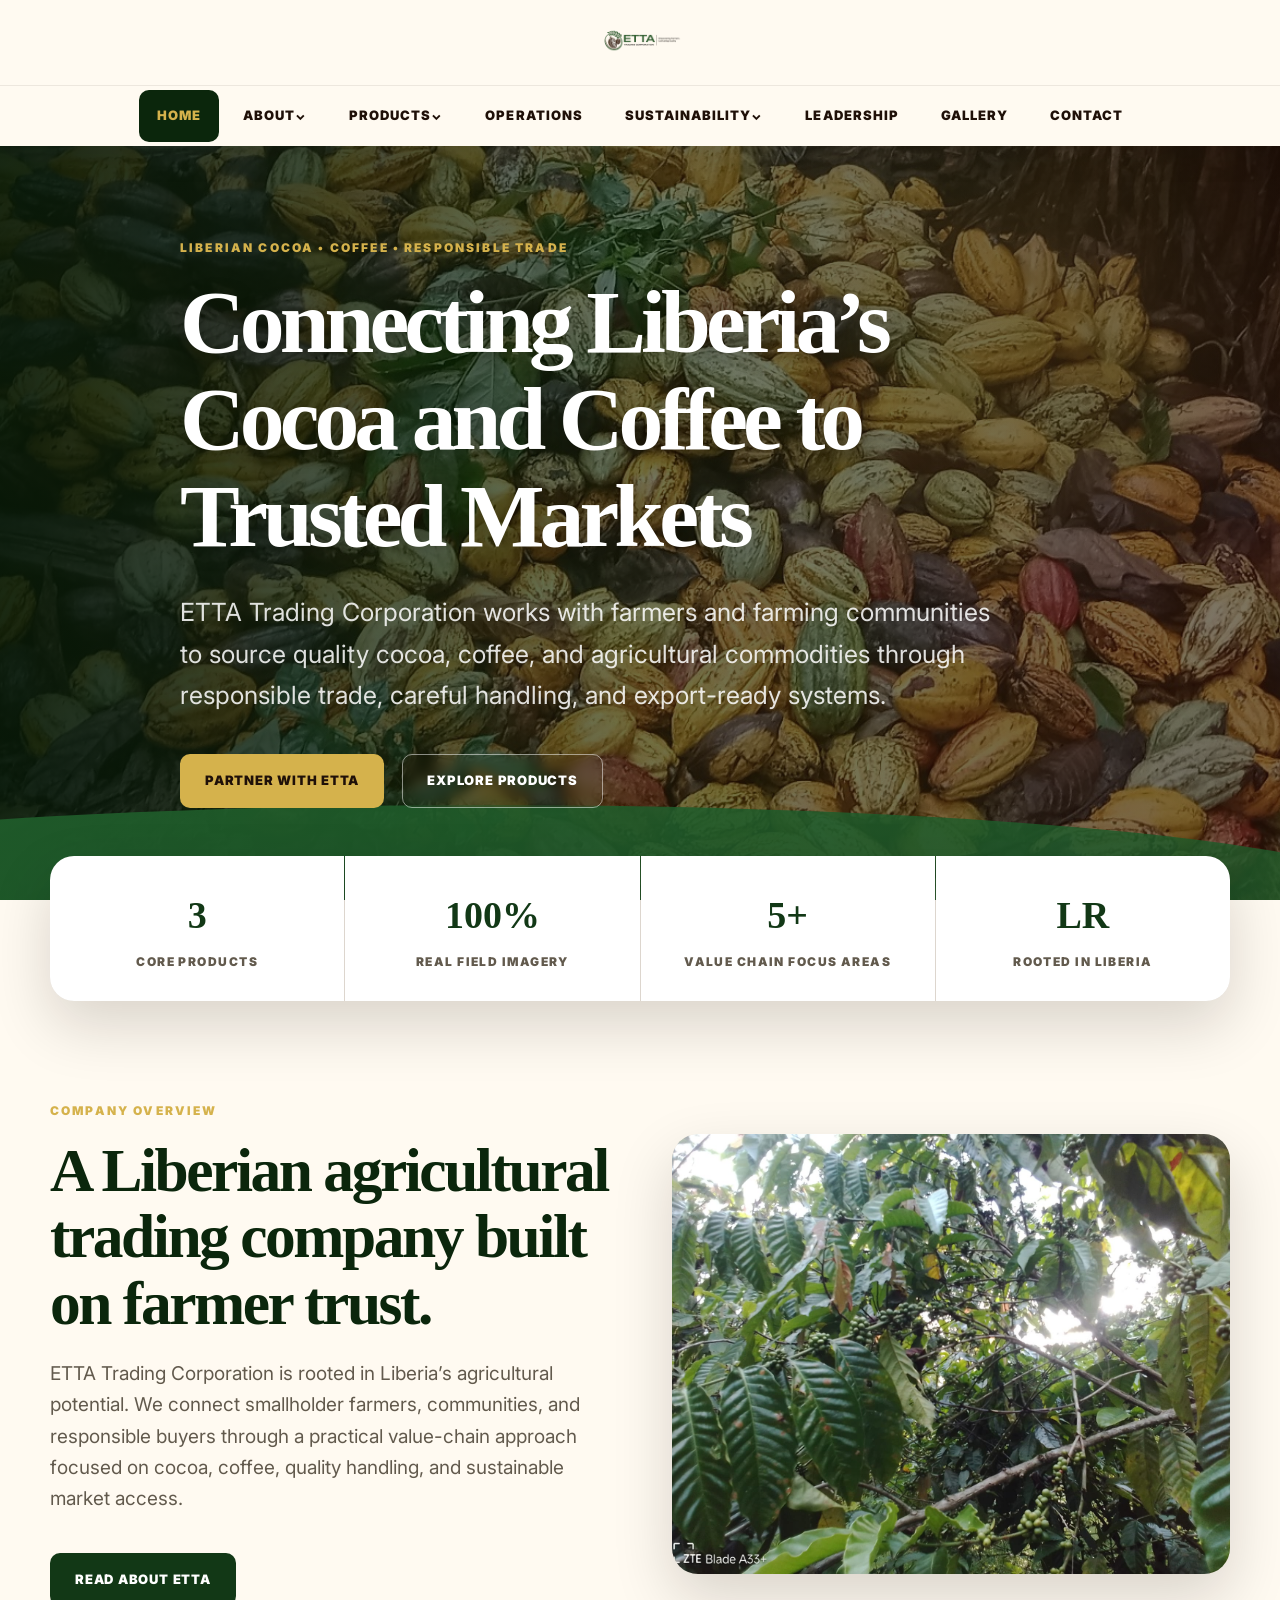
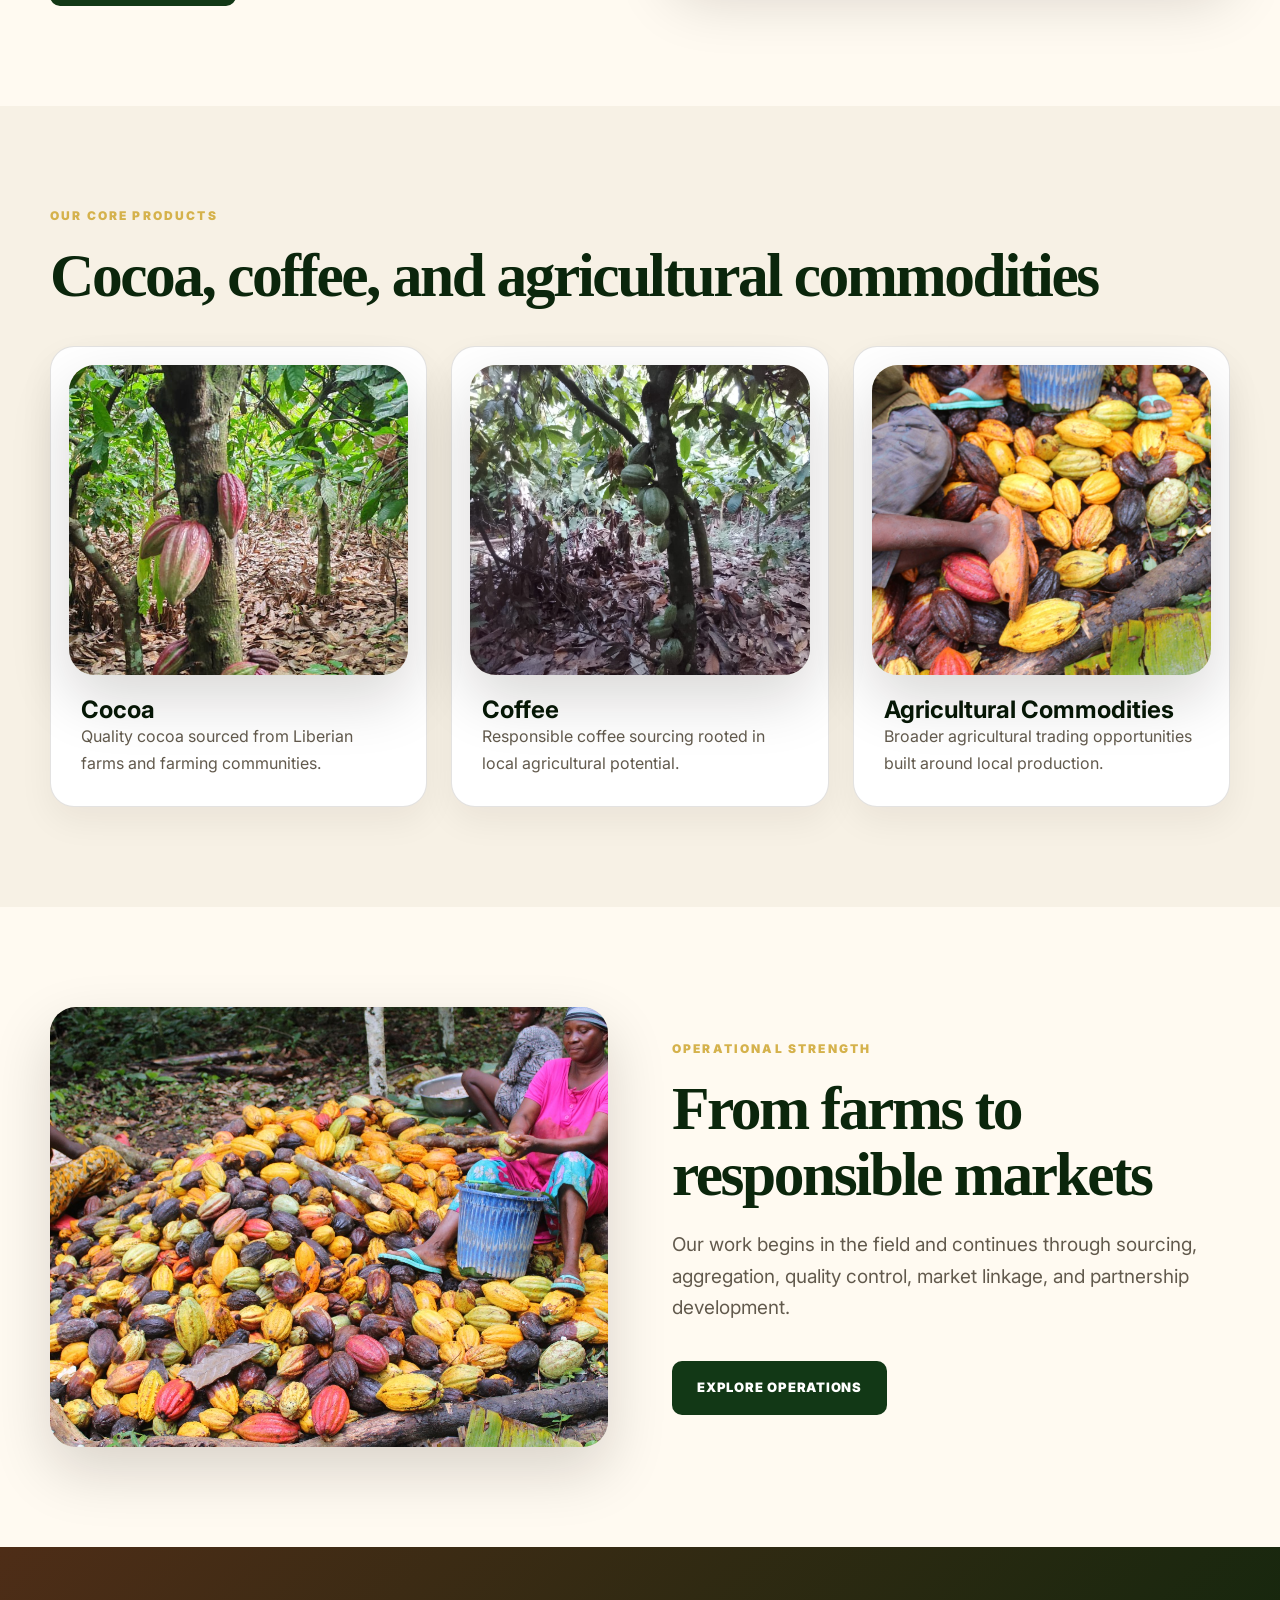
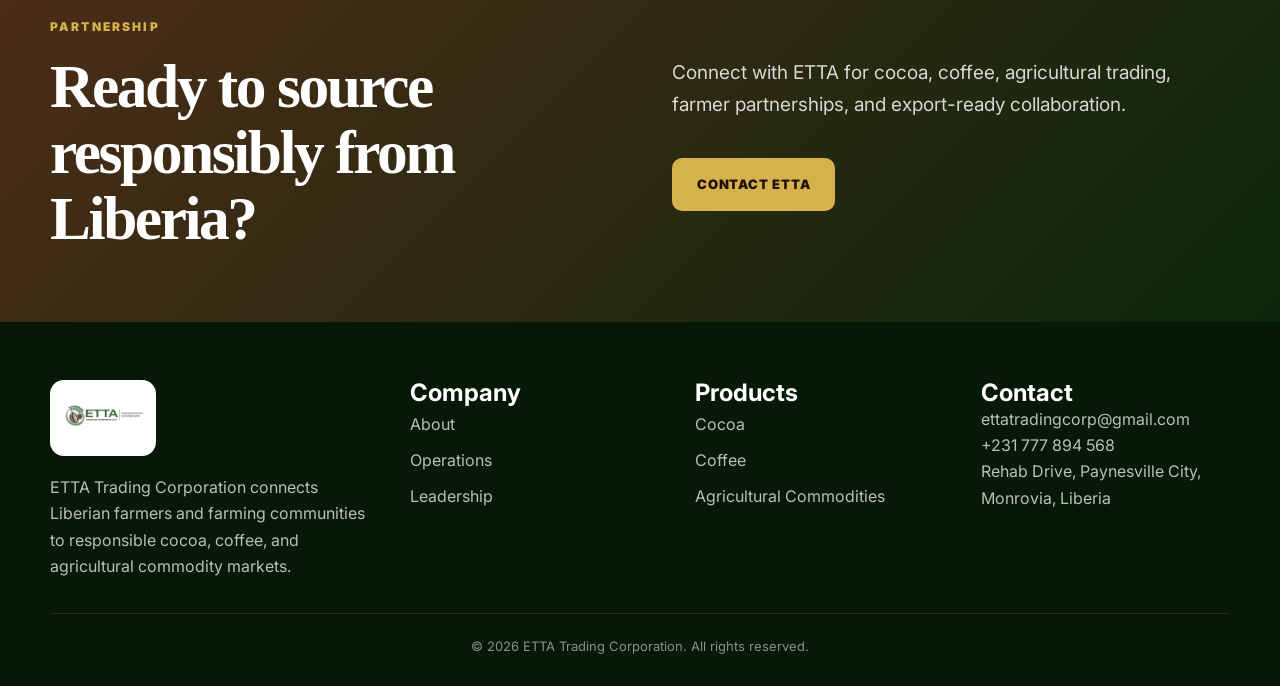
==== commit 6a5a3353: "Upload premium ETTA website codebase" ====
--- a/index.html
+++ b/index.html
@@ -1,219 +1,17 @@
-<!DOCTYPE html>
+<!doctype html>
 <html lang="en">
 <head>
-  <meta charset="UTF-8">
-  <meta name="viewport" content="width=device-width, initial-scale=1.0">
-  <title>ETTA Trading Corporation | Liberian Cocoa & Coffee</title>
-  <meta name="description" content="ETTA Trading Corporation - Liberian cocoa and coffee sourcing and trading company connecting farmer-grown produce to responsible global buyers.">
+  <meta charset="utf-8">
+  <meta name="viewport" content="width=device-width, initial-scale=1">
+  <title>ETTA Trading Corporation | Cocoa, Coffee & Agricultural Trading</title>
+  <meta name="description" content="ETTA Trading Corporation is a Liberian cocoa, coffee, and agricultural trading company focused on farmer empowerment, responsible sourcing, and export-ready quality.">
   <link rel="preconnect" href="https://fonts.googleapis.com">
   <link rel="preconnect" href="https://fonts.gstatic.com" crossorigin>
-  <link href="https://fonts.googleapis.com/css2?family=Playfair+Display:wght@400;500;600;700;800&family=Lato:wght@300;400;700;900&display=swap" rel="stylesheet">
-  <link rel="stylesheet" href="css/main.css">
-  <link rel="icon" type="image/png" href="images/etta-logo.png">
+  <link href="https://fonts.googleapis.com/css2?family=Inter:wght@400;600;700;800;900&display=swap" rel="stylesheet">
+  <link rel="stylesheet" href="/css/main.css">
 </head>
-<body>
-  <!-- Navigation -->
-  <nav id="navbar" class="navbar">
-    <div class="nav-container">
-      <a href="#hero" class="nav-logo">
-        <img src="images/etta-logo.png" alt="ETTA Trading Corporation" id="nav-logo-img">
-        <div class="nav-brand-text">
-          <span class="nav-brand-name">ETTA</span>
-          <span class="nav-brand-tagline">Trading Corporation</span>
-        </div>
-      </a>
-      <button class="nav-toggle" id="nav-toggle" aria-label="Toggle navigation">
-        <span></span>
-        <span></span>
-        <span></span>
-      </button>
-      <ul class="nav-menu" id="nav-menu">
-        <!-- Nav links injected by JS -->
-      </ul>
-    </div>
-  </nav>
-
-  <!-- Hero Section -->
-  <section id="hero" class="hero">
-    <div class="hero-bg" id="hero-bg"></div>
-    <div class="hero-overlay"></div>
-    <div class="hero-content">
-      <div class="hero-eyebrow" id="hero-eyebrow"></div>
-      <h1 class="hero-headline" id="hero-headline"></h1>
-      <p class="hero-subheadline" id="hero-subheadline"></p>
-      <div class="hero-cta">
-        <a href="#products" class="btn btn-primary" id="hero-cta-primary"></a>
-        <a href="#about" class="btn btn-outline" id="hero-cta-secondary"></a>
-      </div>
-      <div class="hero-stats" id="hero-stats"></div>
-    </div>
-    <div class="hero-scroll">
-      <a href="#about" class="scroll-indicator">
-        <span>Scroll</span>
-        <svg width="24" height="24" viewBox="0 0 24 24" fill="none" stroke="currentColor" stroke-width="2">
-          <path d="M12 5v14M19 12l-7 7-7-7"/>
-        </svg>
-      </a>
-    </div>
-  </section>
-
-  <!-- About Section -->
-  <section id="about" class="section about">
-    <div class="container">
-      <div class="about-grid">
-        <div class="about-content">
-          <span class="eyebrow" id="about-eyebrow"></span>
-          <h2 id="about-headline"></h2>
-          <p id="about-content"></p>
-          <div class="about-values" id="about-values"></div>
-        </div>
-        <div class="about-image">
-          <img id="about-image" src="" alt="ETTA Trading Corporation">
-        </div>
-      </div>
-    </div>
-  </section>
-
-  <!-- Products Section -->
-  <section id="products" class="section products">
-    <div class="container">
-      <div class="section-header">
-        <span class="eyebrow" id="products-eyebrow"></span>
-        <h2 id="products-headline"></h2>
-        <p id="products-description"></p>
-      </div>
-      <div class="products-grid" id="products-grid"></div>
-    </div>
-  </section>
-
-  <!-- Operations Section -->
-  <section id="operations" class="section operations">
-    <div class="container">
-      <div class="section-header">
-        <span class="eyebrow" id="operations-eyebrow"></span>
-        <h2 id="operations-headline"></h2>
-        <p id="operations-description"></p>
-      </div>
-      <div class="operations-content">
-        <div class="operations-steps" id="operations-steps"></div>
-        <div class="operations-image">
-          <img id="operations-image" src="" alt="ETTA Operations">
-        </div>
-      </div>
-    </div>
-  </section>
-
-  <!-- Sustainability Section -->
-  <section id="sustainability" class="section sustainability">
-    <div class="container">
-      <div class="section-header">
-        <span class="eyebrow" id="sustainability-eyebrow"></span>
-        <h2 id="sustainability-headline"></h2>
-        <p id="sustainability-description"></p>
-      </div>
-      <div class="sustainability-grid" id="sustainability-grid"></div>
-    </div>
-  </section>
-
-  <!-- Leadership Section -->
-  <section id="leadership" class="section leadership">
-    <div class="container">
-      <div class="section-header">
-        <span class="eyebrow" id="leadership-eyebrow"></span>
-        <h2 id="leadership-headline"></h2>
-        <p id="leadership-description"></p>
-      </div>
-      <div class="ceo-profile" id="ceo-profile"></div>
-      <div class="team-grid" id="team-grid"></div>
-    </div>
-  </section>
-
-  <!-- Gallery Section -->
-  <section id="gallery" class="section gallery">
-    <div class="container">
-      <div class="section-header">
-        <span class="eyebrow" id="gallery-eyebrow"></span>
-        <h2 id="gallery-headline"></h2>
-        <p id="gallery-description"></p>
-      </div>
-      <div class="gallery-grid" id="gallery-grid"></div>
-    </div>
-  </section>
-
-  <!-- Contact Section -->
-  <section id="contact" class="section contact">
-    <div class="container">
-      <div class="section-header">
-        <span class="eyebrow" id="contact-eyebrow"></span>
-        <h2 id="contact-headline"></h2>
-        <p id="contact-description"></p>
-      </div>
-      <div class="contact-grid">
-        <div class="contact-form-wrapper">
-          <form id="contact-form" class="contact-form" action="https://formspree.io/f/xkokvlar" method="POST">
-            <div class="form-group">
-              <label for="name">Full Name</label>
-              <input type="text" id="name" name="name" required placeholder="Your full name">
-            </div>
-            <div class="form-group">
-              <label for="email">Email Address</label>
-              <input type="email" id="email" name="email" required placeholder="your@email.com">
-            </div>
-            <div class="form-group">
-              <label for="company">Company / Organization</label>
-              <input type="text" id="company" name="company" placeholder="Your company name">
-            </div>
-            <div class="form-group">
-              <label for="interest">Interest</label>
-              <select id="interest" name="interest" required>
-                <option value="">Select your interest</option>
-                <option value="cocoa-buying">Cocoa Buying</option>
-                <option value="coffee-buying">Coffee Buying</option>
-                <option value="partnership">Farmer Partnership</option>
-                <option value="investment">Investment Inquiry</option>
-                <option value="other">Other</option>
-              </select>
-            </div>
-            <div class="form-group">
-              <label for="message">Message</label>
-              <textarea id="message" name="message" rows="5" required placeholder="Tell us about your inquiry..."></textarea>
-            </div>
-            <button type="submit" class="btn btn-primary btn-full">Send Message</button>
-          </form>
-        </div>
-        <div class="contact-info" id="contact-info"></div>
-      </div>
-    </div>
-  </section>
-
-  <!-- Footer -->
-  <footer class="footer">
-    <div class="container">
-      <div class="footer-grid">
-        <div class="footer-brand">
-          <img src="images/etta-logo.png" alt="ETTA" class="footer-logo">
-          <p id="footer-tagline"></p>
-        </div>
-        <div class="footer-links" id="footer-links"></div>
-        <div class="footer-social" id="footer-social"></div>
-      </div>
-      <div class="footer-bottom">
-        <p id="footer-copyright"></p>
-      </div>
-    </div>
-  </footer>
-
-  <!-- Gallery Lightbox -->
-  <div id="lightbox" class="lightbox">
-    <button class="lightbox-close" aria-label="Close">&times;</button>
-    <button class="lightbox-prev" aria-label="Previous">&#10094;</button>
-    <button class="lightbox-next" aria-label="Next">&#10095;</button>
-    <div class="lightbox-content">
-      <img id="lightbox-img" src="" alt="">
-      <p id="lightbox-caption"></p>
-    </div>
-  </div>
-
-  <script src="js/main.js"></script>
+<body data-page="home">
+  <main id="app"></main>
+  <script src="/js/site.js"></script>
 </body>
-</html>+</html>
--- a/css/main.css
+++ b/css/main.css
@@ -1,1434 +1,118 @@
-/* ============================================
-   ETTA Trading Corporation - Main Stylesheet
-   Premium Agricultural Corporate Website
-   ============================================ */
 
-/* CSS Variables */
-:root {
-  --cocoa-900: #2d1a0d;
-  --cocoa-800: #4a2c13;
-  --cocoa-700: #6b4019;
-  --cocoa-600: #8b5a2b;
-  --cocoa-500: #a67c52;
-  --coffee-900: #1a1209;
-  --coffee-800: #2d1f0f;
-  --coffee-700: #4a3520;
-  --forest-900: #0c2009;
-  --forest-800: #163212;
-  --forest-700: #1f4a1b;
-  --forest-600: #2d6628;
-  --forest-500: #3d7a36;
-  --cream-100: #fdf9f3;
-  --cream-200: #f7f0e4;
-  --cream-300: #e8d5a3;
-  --gold: #c9a84c;
-  --gold-light: #e8d5a3;
-  --gold-dark: #a0883a;
-  --white: #ffffff;
-  --ink: #141210;
-  --muted: #5c5347;
-  --line: #e2d9cc;
-  --shadow-sm: 0 2px 8px rgba(45, 26, 13, 0.08);
-  --shadow-md: 0 8px 32px rgba(45, 26, 13, 0.12);
-  --shadow-lg: 0 24px 72px rgba(45, 26, 13, 0.18);
-  --radius-sm: 6px;
-  --radius-md: 12px;
-  --radius-lg: 20px;
-  --transition: all 0.3s cubic-bezier(0.4, 0, 0.2, 1);
-  --font-heading: 'Playfair Display', Georgia, serif;
-  --font-body: 'Lato', ui-sans-serif, system-ui, sans-serif;
+:root{
+  --green-950:#061806;--green-900:#0b260c;--green-800:#123816;--green-700:#1f5b2a;--green-600:#2f7a3b;
+  --cocoa-950:#1f1008;--cocoa-900:#321b0d;--cocoa-800:#4e2d17;--cocoa-700:#71451f;--cocoa-600:#95632d;
+  --gold:#d5b24c;--gold-2:#f0d67b;--cream:#f7f1e5;--paper:#fffaf1;--stone:#e8dfd0;
+  --text:#1b1b17;--muted:#625a4d;--white:#fff;--shadow:0 24px 60px rgba(20,12,6,.16);
 }
-
-/* Reset & Base */
-*, *::before, *::after {
-  box-sizing: border-box;
-  margin: 0;
-  padding: 0;
+*{box-sizing:border-box}
+html{scroll-behavior:smooth}
+body{margin:0;background:var(--paper);color:var(--text);font-family:Inter,Segoe UI,Arial,sans-serif;line-height:1.65}
+body.lock{overflow:hidden}
+img{max-width:100%;display:block}
+a{color:inherit;text-decoration:none}
+.container{width:min(1180px,calc(100% - 44px));margin:auto}
+.eyebrow{letter-spacing:.18em;text-transform:uppercase;font-size:12px;color:var(--gold);font-weight:900;margin:0 0 16px}
+h1,h2,h3,h4{margin:0;line-height:1.08}
+h1,h2{font-family:Georgia,"Times New Roman",serif}
+h1{font-size:clamp(48px,7vw,94px);letter-spacing:-.055em}
+h2{font-size:clamp(34px,4.8vw,68px);letter-spacing:-.04em;color:var(--green-900)}
+h3{font-size:24px;color:var(--green-950)}
+p{margin:0}
+.muted{color:var(--muted)}
+.btn{display:inline-flex;align-items:center;justify-content:center;gap:10px;padding:15px 24px;border-radius:10px;font-weight:900;letter-spacing:.06em;text-transform:uppercase;font-size:13px;border:1px solid transparent;transition:.25s ease}
+.btn-primary{background:var(--gold);color:var(--cocoa-950)}
+.btn-primary:hover{background:var(--gold-2);transform:translateY(-2px)}
+.btn-secondary{border-color:rgba(255,255,255,.5);color:var(--white);backdrop-filter:blur(6px)}
+.btn-secondary:hover{background:rgba(255,255,255,.13);transform:translateY(-2px)}
+.btn-green{background:var(--green-800);color:#fff}
+.btn-green:hover{background:var(--green-700);transform:translateY(-2px)}
+.top-header{position:sticky;top:0;z-index:100;background:rgba(255,250,241,.95);box-shadow:0 10px 30px rgba(0,0,0,.08);backdrop-filter:blur(14px)}
+.logo-row{height:86px;display:flex;align-items:center;justify-content:center;border-bottom:1px solid rgba(31,16,8,.08)}
+.brand-logo{display:flex;align-items:center;gap:16px}
+.brand-logo img{height:58px;width:auto;object-fit:contain}
+.logo-fallback{display:none;font-family:Georgia,serif;font-size:34px;font-weight:900;color:var(--green-800)}
+.nav-row{height:60px;display:flex;align-items:center;justify-content:center;gap:6px}
+.nav-link{display:inline-flex;align-items:center;gap:8px;padding:15px 18px;border-radius:10px;font-weight:900;text-transform:uppercase;letter-spacing:.08em;font-size:13px;color:var(--cocoa-950)}
+.nav-link:hover,.nav-link.active{background:var(--green-900);color:var(--gold)}
+.nav-item{position:relative}
+.mega{position:absolute;left:50%;top:100%;transform:translateX(-50%) translateY(12px);width:min(820px,92vw);background:#fff;border:1px solid rgba(31,16,8,.16);box-shadow:var(--shadow);border-radius:0 0 24px 24px;padding:30px;opacity:0;visibility:hidden;transition:.22s ease}
+.nav-item:hover .mega{opacity:1;visibility:visible;transform:translateX(-50%) translateY(0)}
+.mega-title{font-size:18px;font-weight:900;color:var(--green-900);margin-bottom:22px;text-decoration:underline}
+.mega-grid{display:grid;grid-template-columns:repeat(3,1fr);gap:18px;border-left:76px solid var(--green-700);padding-left:28px}
+.mega a{display:block;padding:12px 10px;font-weight:800;color:#394039;border-radius:10px}
+.mega a:hover{background:var(--cream);color:var(--green-800)}
+.menu-toggle{display:none;background:var(--green-900);color:#fff;border:0;border-radius:10px;padding:10px 14px;font-size:23px}
+.mobile-panel{display:none;background:var(--green-950);padding:18px 0}
+.mobile-panel a{display:block;color:#fff;padding:13px 22px;border-bottom:1px solid rgba(255,255,255,.09);font-weight:800}
+.hero{position:relative;min-height:calc(100vh - 146px);display:grid;place-items:center;overflow:hidden;background:var(--green-950)}
+.hero-bg{position:absolute;inset:0;background-size:cover;background-position:center;transform:scale(1.04);filter:saturate(.95)}
+.hero::after{content:"";position:absolute;inset:0;background:linear-gradient(90deg,rgba(6,24,6,.92),rgba(6,24,6,.57),rgba(31,16,8,.58)),radial-gradient(circle at 80% 15%,rgba(213,178,76,.22),transparent 30%)}
+.hero-wave{position:absolute;inset:auto 0 -1px 0;height:160px;background:linear-gradient(135deg,rgba(31,91,42,.96),rgba(31,91,42,.80));clip-path:ellipse(72% 60% at 38% 100%);z-index:2}
+.hero-content{position:relative;z-index:3;color:#fff;text-align:left;padding:90px 0;max-width:920px;margin-right:auto}
+.hero h1{color:#fff;text-shadow:0 4px 20px rgba(0,0,0,.3)}
+.hero p.lead{font-size:clamp(18px,2.3vw,25px);max-width:820px;color:rgba(255,255,255,.86);margin:28px 0 0}
+.hero-actions{display:flex;gap:18px;flex-wrap:wrap;margin-top:38px}
+.section{padding:100px 0}
+.section-soft{background:var(--cream)}
+.section-dark{background:var(--green-950);color:#fff}
+.section-dark h2,.section-dark h3{color:#fff}
+.grid-2{display:grid;grid-template-columns:1fr 1fr;gap:64px;align-items:center}
+.grid-3{display:grid;grid-template-columns:repeat(3,1fr);gap:24px}
+.grid-4{display:grid;grid-template-columns:repeat(4,1fr);gap:22px}
+.photo-card{border-radius:26px;overflow:hidden;box-shadow:var(--shadow);position:relative;background:var(--stone)}
+.photo-card img{width:100%;height:440px;object-fit:cover}
+.photo-card.small img{height:310px}
+.card{background:#fff;border:1px solid rgba(31,16,8,.12);border-radius:24px;padding:30px;box-shadow:0 14px 35px rgba(31,16,8,.06)}
+.card.dark{background:rgba(255,255,255,.07);border-color:rgba(255,255,255,.12);color:#fff}
+.stat-strip{display:grid;grid-template-columns:repeat(4,1fr);gap:1px;background:rgba(31,16,8,.15);border-radius:24px;overflow:hidden;margin-top:-44px;position:relative;z-index:10;box-shadow:var(--shadow)}
+.stat{background:#fff;padding:28px;text-align:center}
+.stat b{display:block;font-family:Georgia,serif;font-size:38px;color:var(--green-800)}
+.stat span{font-size:12px;font-weight:900;text-transform:uppercase;letter-spacing:.12em;color:var(--muted)}
+.page-hero{padding:100px 0 84px;background:linear-gradient(135deg,var(--green-950),var(--cocoa-900));color:#fff;position:relative;overflow:hidden}
+.page-hero::after{content:"";position:absolute;inset:0;background:radial-gradient(circle at 80% 20%,rgba(213,178,76,.18),transparent 32%)}
+.page-hero .container{position:relative;z-index:2}
+.page-hero h1{color:#fff;font-size:clamp(42px,6vw,80px)}
+.page-hero p{max-width:820px;font-size:20px;color:rgba(255,255,255,.78);margin-top:22px}
+.product-hero-card{display:grid;grid-template-columns:.95fr 1.05fr;gap:0;border-radius:30px;overflow:hidden;background:#fff;box-shadow:var(--shadow);margin-bottom:34px}
+.product-hero-card img{height:440px;width:100%;object-fit:cover}
+.product-copy{padding:44px}
+.operation-step{display:grid;grid-template-columns:72px 1fr;gap:22px;padding:26px;border-bottom:1px solid rgba(31,16,8,.12)}
+.step-no{width:58px;height:58px;border-radius:50%;display:grid;place-items:center;background:var(--green-900);color:var(--gold);font-weight:900}
+.team-grid{display:grid;grid-template-columns:repeat(3,1fr);gap:26px}
+.team-card{background:#fff;border-radius:26px;overflow:hidden;box-shadow:0 14px 35px rgba(31,16,8,.08);border:1px solid rgba(31,16,8,.12)}
+.team-image{height:300px;background:linear-gradient(135deg,var(--green-800),var(--cocoa-700));display:grid;place-items:center;color:#fff;font-family:Georgia,serif;font-size:54px;font-weight:900}
+.team-image img{width:100%;height:100%;object-fit:cover}
+.team-body{padding:28px}
+.badge{display:inline-flex;background:var(--cream);color:var(--cocoa-800);font-size:11px;font-weight:900;text-transform:uppercase;letter-spacing:.1em;padding:8px 10px;border-radius:999px;margin-bottom:12px}
+.gallery-grid{columns:3 300px;column-gap:18px}
+.gallery-item{break-inside:avoid;margin-bottom:18px;border-radius:22px;overflow:hidden;position:relative;box-shadow:0 12px 32px rgba(0,0,0,.12);cursor:pointer;background:#ddd}
+.gallery-item img{width:100%;height:auto}
+.gallery-caption{position:absolute;inset:auto 0 0 0;padding:22px;background:linear-gradient(transparent,rgba(0,0,0,.72));color:#fff}
+.lightbox{position:fixed;inset:0;background:rgba(0,0,0,.9);z-index:999;display:none;align-items:center;justify-content:center;padding:28px}
+.lightbox.open{display:flex}
+.lightbox img{max-height:84vh;max-width:92vw;border-radius:18px}
+.lightbox button{position:absolute;top:22px;right:22px;background:#fff;border:0;border-radius:50%;width:44px;height:44px;font-size:24px;cursor:pointer}
+.contact-wrap{display:grid;grid-template-columns:.85fr 1.15fr;gap:42px}
+.contact-info{background:var(--green-950);color:#fff;border-radius:28px;padding:34px}
+.contact-info img{max-height:82px;width:auto;margin-bottom:28px;object-fit:contain;background:#fff;padding:8px;border-radius:12px}
+.contact-link{display:block;padding:16px 0;border-bottom:1px solid rgba(255,255,255,.13);color:rgba(255,255,255,.82)}
+form{background:#fff;border-radius:28px;padding:34px;box-shadow:var(--shadow);border:1px solid rgba(31,16,8,.12)}
+.form-row{display:grid;grid-template-columns:1fr 1fr;gap:16px}
+.field{margin-bottom:16px}
+label{display:block;font-weight:900;font-size:13px;margin-bottom:7px;color:var(--green-950)}
+input,textarea,select{width:100%;padding:14px 15px;border:1px solid rgba(31,16,8,.18);border-radius:12px;font:inherit;background:#fff}
+textarea{min-height:150px}
+footer{background:var(--green-950);color:#fff;padding:58px 0 28px}
+.footer-grid{display:grid;grid-template-columns:1.3fr 1fr 1fr 1fr;gap:36px}
+.footer-logo img{max-height:76px;background:#fff;padding:8px;border-radius:14px;margin-bottom:18px}
+.footer-links a{display:block;color:rgba(255,255,255,.72);padding:5px 0}
+.footer-bottom{text-align:center;border-top:1px solid rgba(255,255,255,.1);padding-top:22px;margin-top:34px;color:rgba(255,255,255,.52);font-size:13px}
+.cta-band{padding:70px 0;background:linear-gradient(135deg,var(--cocoa-800),var(--green-900));color:#fff}
+.cta-band h2{color:#fff}
+@media(max-width:920px){
+ .logo-row{height:76px;justify-content:space-between;padding:0 20px}.brand-logo img{height:48px}.nav-row{display:none}.menu-toggle{display:block}.mobile-panel.open{display:block}
+ .hero{min-height:720px}.grid-2,.grid-3,.grid-4,.product-hero-card,.contact-wrap,.footer-grid,.team-grid,.stat-strip{grid-template-columns:1fr}
+ .section{padding:72px 0}.photo-card img{height:330px}.product-hero-card img{height:320px}.form-row{grid-template-columns:1fr}
+ h1{font-size:clamp(42px,13vw,68px)}
 }
-
-html {
-  scroll-behavior: smooth;
-  font-size: 16px;
-}
-
-body {
-  font-family: var(--font-body);
-  background: var(--cream-100);
-  color: var(--ink);
-  line-height: 1.7;
-  -webkit-font-smoothing: antialiased;
-  -moz-osx-font-smoothing: grayscale;
-  overflow-x: hidden;
-}
-
-img {
-  max-width: 100%;
-  height: auto;
-  display: block;
-}
-
-a {
-  color: inherit;
-  text-decoration: none;
-}
-
-ul {
-  list-style: none;
-}
-
-/* Typography */
-h1, h2, h3, h4 {
-  font-family: var(--font-heading);
-  line-height: 1.15;
-  font-weight: 700;
-  color: var(--cocoa-900);
-}
-
-h1 { font-size: clamp(2.5rem, 5vw, 4.5rem); }
-h2 { font-size: clamp(2rem, 4vw, 3.5rem); }
-h3 { font-size: clamp(1.25rem, 2vw, 1.75rem); }
-
-.eyebrow {
-  display: inline-block;
-  margin-bottom: 1rem;
-  color: var(--gold);
-  font-family: var(--font-body);
-  font-size: 0.75rem;
-  font-weight: 700;
-  letter-spacing: 0.25em;
-  text-transform: uppercase;
-}
-
-/* Container */
-.container {
-  width: min(1200px, calc(100% - 3rem));
-  margin: 0 auto;
-}
-
-.section {
-  padding: 6rem 0;
-}
-
-.section-header {
-  text-align: center;
-  max-width: 700px;
-  margin: 0 auto 3rem;
-}
-
-.section-header h2 {
-  margin-bottom: 1rem;
-}
-
-.section-header p {
-  color: var(--muted);
-  font-size: 1.1rem;
-}
-
-/* Buttons */
-.btn {
-  display: inline-flex;
-  align-items: center;
-  justify-content: center;
-  gap: 0.5rem;
-  min-height: 3rem;
-  padding: 0 1.75rem;
-  border-radius: var(--radius-sm);
-  font-size: 0.875rem;
-  font-weight: 700;
-  font-family: var(--font-body);
-  letter-spacing: 0.08em;
-  text-transform: uppercase;
-  border: 1.5px solid transparent;
-  cursor: pointer;
-  transition: var(--transition);
-}
-
-.btn:hover {
-  transform: translateY(-2px);
-  box-shadow: var(--shadow-md);
-}
-
-.btn-primary {
-  background: var(--gold);
-  color: var(--cocoa-900);
-  border-color: var(--gold);
-}
-
-.btn-primary:hover {
-  background: var(--gold-light);
-  border-color: var(--gold-light);
-}
-
-.btn-outline {
-  border-color: rgba(255, 255, 255, 0.4);
-  color: var(--white);
-  background: rgba(255, 255, 255, 0.08);
-}
-
-.btn-outline:hover {
-  background: rgba(255, 255, 255, 0.15);
-  border-color: rgba(255, 255, 255, 0.6);
-}
-
-.btn-full {
-  width: 100%;
-}
-
-/* ============================================
-   NAVIGATION
-   ============================================ */
-.navbar {
-  position: fixed;
-  top: 0;
-  left: 0;
-  right: 0;
-  z-index: 1000;
-  height: 72px;
-  background: rgba(12, 32, 9, 0.96);
-  border-bottom: 1px solid rgba(201, 168, 76, 0.15);
-  backdrop-filter: blur(16px);
-  -webkit-backdrop-filter: blur(16px);
-  transition: var(--transition);
-}
-
-.navbar.scrolled {
-  background: rgba(12, 32, 9, 0.98);
-  box-shadow: var(--shadow-md);
-}
-
-.nav-container {
-  height: 100%;
-  display: flex;
-  align-items: center;
-  justify-content: space-between;
-  padding: 0 1.5rem;
-  max-width: 1400px;
-  margin: 0 auto;
-}
-
-.nav-logo {
-  display: flex;
-  align-items: center;
-  gap: 0.75rem;
-  color: var(--white);
-}
-
-.nav-logo img {
-  width: 42px;
-  height: 42px;
-  border-radius: 50%;
-  object-fit: cover;
-  border: 2px solid rgba(201, 168, 76, 0.4);
-}
-
-.nav-brand-text {
-  display: flex;
-  flex-direction: column;
-  line-height: 1.1;
-}
-
-.nav-brand-name {
-  font-family: var(--font-heading);
-  font-size: 1.25rem;
-  font-weight: 700;
-  color: var(--white);
-}
-
-.nav-brand-tagline {
-  font-size: 0.65rem;
-  letter-spacing: 0.15em;
-  text-transform: uppercase;
-  color: var(--gold);
-  font-weight: 400;
-}
-
-.nav-menu {
-  display: flex;
-  align-items: center;
-  gap: 0.25rem;
-}
-
-.nav-menu a {
-  padding: 0.5rem 1rem;
-  font-size: 0.8rem;
-  font-weight: 700;
-  letter-spacing: 0.1em;
-  text-transform: uppercase;
-  color: rgba(255, 255, 255, 0.75);
-  border-radius: var(--radius-sm);
-  transition: var(--transition);
-  position: relative;
-}
-
-.nav-menu a:hover {
-  color: var(--white);
-  background: rgba(255, 255, 255, 0.07);
-}
-
-.nav-menu a.active {
-  color: var(--gold);
-}
-
-/* Dropdown */
-.nav-dropdown {
-  position: relative;
-}
-
-.nav-dropdown-menu {
-  position: absolute;
-  top: calc(100% + 0.5rem);
-  left: 0;
-  background: var(--cocoa-900);
-  border: 1px solid rgba(201, 168, 76, 0.2);
-  border-radius: var(--radius-md);
-  padding: 0.5rem 0;
-  min-width: 180px;
-  opacity: 0;
-  visibility: hidden;
-  transform: translateY(-10px);
-  transition: var(--transition);
-  box-shadow: var(--shadow-lg);
-}
-
-.nav-dropdown:hover .nav-dropdown-menu {
-  opacity: 1;
-  visibility: visible;
-  transform: translateY(0);
-}
-
-.nav-dropdown-menu a {
-  display: block;
-  padding: 0.6rem 1.25rem;
-  font-size: 0.8rem;
-  color: rgba(255, 255, 255, 0.8);
-  white-space: nowrap;
-}
-
-.nav-dropdown-menu a:hover {
-  background: rgba(255, 255, 255, 0.05);
-  color: var(--gold);
-}
-
-/* Mobile Toggle */
-.nav-toggle {
-  display: none;
-  flex-direction: column;
-  gap: 5px;
-  cursor: pointer;
-  padding: 8px;
-  background: none;
-  border: none;
-}
-
-.nav-toggle span {
-  display: block;
-  width: 24px;
-  height: 2px;
-  background: var(--white);
-  border-radius: 2px;
-  transition: var(--transition);
-}
-
-.nav-toggle.active span:nth-child(1) {
-  transform: rotate(45deg) translate(5px, 5px);
-}
-
-.nav-toggle.active span:nth-child(2) {
-  opacity: 0;
-}
-
-.nav-toggle.active span:nth-child(3) {
-  transform: rotate(-45deg) translate(5px, -5px);
-}
-
-/* Mobile Menu */
-@media (max-width: 1024px) {
-  .nav-toggle {
-    display: flex;
-  }
-
-  .nav-menu {
-    position: fixed;
-    top: 72px;
-    left: 0;
-    right: 0;
-    bottom: 0;
-    background: rgba(12, 32, 9, 0.98);
-    flex-direction: column;
-    padding: 2rem;
-    gap: 0.5rem;
-    opacity: 0;
-    visibility: hidden;
-    transform: translateY(-20px);
-    transition: var(--transition);
-    overflow-y: auto;
-  }
-
-  .nav-menu.active {
-    opacity: 1;
-    visibility: visible;
-    transform: translateY(0);
-  }
-
-  .nav-menu a {
-    font-size: 1rem;
-    padding: 1rem;
-    width: 100%;
-    text-align: center;
-    border: 1px solid rgba(255, 255, 255, 0.06);
-  }
-
-  .nav-dropdown-menu {
-    position: static;
-    opacity: 1;
-    visibility: visible;
-    transform: none;
-    background: transparent;
-    border: none;
-    box-shadow: none;
-    padding-left: 1rem;
-  }
-}
-
-/* ============================================
-   HERO SECTION
-   ============================================ */
-.hero {
-  position: relative;
-  min-height: 100vh;
-  display: flex;
-  align-items: center;
-  justify-content: center;
-  overflow: hidden;
-  background: var(--forest-900);
-}
-
-.hero-bg {
-  position: absolute;
-  inset: 0;
-  background-size: cover;
-  background-position: center;
-  transition: transform 10s ease;
-}
-
-.hero:hover .hero-bg {
-  transform: scale(1.05);
-}
-
-.hero-overlay {
-  position: absolute;
-  inset: 0;
-  background: linear-gradient(
-    135deg,
-    rgba(12, 32, 9, 0.85) 0%,
-    rgba(45, 26, 13, 0.75) 50%,
-    rgba(12, 32, 9, 0.9) 100%
-  );
-}
-
-.hero-content {
-  position: relative;
-  z-index: 2;
-  text-align: center;
-  max-width: 800px;
-  padding: 2rem;
-  color: var(--white);
-}
-
-.hero-eyebrow {
-  display: inline-block;
-  margin-bottom: 1.5rem;
-  color: var(--gold);
-  font-size: 0.8rem;
-  font-weight: 700;
-  letter-spacing: 0.3em;
-  text-transform: uppercase;
-}
-
-.hero-headline {
-  font-family: var(--font-heading);
-  font-size: clamp(2.5rem, 6vw, 4.5rem);
-  font-weight: 700;
-  color: var(--white);
-  line-height: 1.1;
-  margin-bottom: 1.5rem;
-  letter-spacing: -0.02em;
-}
-
-.hero-subheadline {
-  font-size: clamp(1rem, 2vw, 1.25rem);
-  color: rgba(255, 255, 255, 0.85);
-  font-weight: 300;
-  max-width: 600px;
-  margin: 0 auto 2.5rem;
-  line-height: 1.7;
-}
-
-.hero-cta {
-  display: flex;
-  gap: 1rem;
-  justify-content: center;
-  flex-wrap: wrap;
-  margin-bottom: 4rem;
-}
-
-.hero-stats {
-  display: flex;
-  justify-content: center;
-  gap: 3rem;
-  flex-wrap: wrap;
-}
-
-.stat-item {
-  text-align: center;
-}
-
-.stat-number {
-  font-family: var(--font-heading);
-  font-size: clamp(2rem, 4vw, 3rem);
-  font-weight: 800;
-  color: var(--gold);
-  display: block;
-  line-height: 1;
-}
-
-.stat-label {
-  font-size: 0.8rem;
-  color: rgba(255, 255, 255, 0.7);
-  text-transform: uppercase;
-  letter-spacing: 0.1em;
-  margin-top: 0.5rem;
-  display: block;
-}
-
-.hero-scroll {
-  position: absolute;
-  bottom: 2rem;
-  left: 50%;
-  transform: translateX(-50%);
-  z-index: 2;
-}
-
-.scroll-indicator {
-  display: flex;
-  flex-direction: column;
-  align-items: center;
-  gap: 0.5rem;
-  color: rgba(255, 255, 255, 0.6);
-  font-size: 0.75rem;
-  letter-spacing: 0.15em;
-  text-transform: uppercase;
-  transition: var(--transition);
-  animation: bounce 2s infinite;
-}
-
-.scroll-indicator:hover {
-  color: var(--gold);
-}
-
-@keyframes bounce {
-  0%, 20%, 50%, 80%, 100% { transform: translateY(0); }
-  40% { transform: translateY(-10px); }
-  60% { transform: translateY(-5px); }
-}
-
-/* ============================================
-   ABOUT SECTION
-   ============================================ */
-.about {
-  background: var(--cream-100);
-}
-
-.about-grid {
-  display: grid;
-  grid-template-columns: 1fr 1fr;
-  gap: 4rem;
-  align-items: center;
-}
-
-.about-content h2 {
-  margin-bottom: 1.5rem;
-}
-
-.about-content > p {
-  color: var(--muted);
-  font-size: 1.1rem;
-  margin-bottom: 2rem;
-}
-
-.about-values {
-  display: flex;
-  flex-direction: column;
-  gap: 1.5rem;
-}
-
-.value-card {
-  padding: 1.5rem;
-  background: var(--white);
-  border-radius: var(--radius-md);
-  border-left: 3px solid var(--gold);
-  box-shadow: var(--shadow-sm);
-  transition: var(--transition);
-}
-
-.value-card:hover {
-  transform: translateX(5px);
-  box-shadow: var(--shadow-md);
-}
-
-.value-card h4 {
-  font-family: var(--font-heading);
-  font-size: 1.1rem;
-  color: var(--cocoa-800);
-  margin-bottom: 0.5rem;
-}
-
-.value-card p {
-  color: var(--muted);
-  font-size: 0.95rem;
-}
-
-.about-image {
-  position: relative;
-  border-radius: var(--radius-lg);
-  overflow: hidden;
-  box-shadow: var(--shadow-lg);
-}
-
-.about-image::before {
-  content: '';
-  position: absolute;
-  inset: -10px;
-  border: 2px solid var(--gold);
-  border-radius: var(--radius-lg);
-  z-index: -1;
-  opacity: 0.3;
-}
-
-.about-image img {
-  width: 100%;
-  height: 100%;
-  object-fit: cover;
-  aspect-ratio: 4/5;
-}
-
-@media (max-width: 768px) {
-  .about-grid {
-    grid-template-columns: 1fr;
-    gap: 2rem;
-  }
-  .about-image img {
-    aspect-ratio: 16/10;
-  }
-}
-
-/* ============================================
-   PRODUCTS SECTION
-   ============================================ */
-.products {
-  background: linear-gradient(180deg, var(--cream-200) 0%, var(--cream-100) 100%);
-}
-
-.products-grid {
-  display: grid;
-  grid-template-columns: repeat(2, 1fr);
-  gap: 2rem;
-}
-
-.product-card {
-  background: var(--white);
-  border-radius: var(--radius-lg);
-  overflow: hidden;
-  box-shadow: var(--shadow-sm);
-  transition: var(--transition);
-  display: flex;
-  flex-direction: column;
-}
-
-.product-card:hover {
-  transform: translateY(-8px);
-  box-shadow: var(--shadow-lg);
-}
-
-.product-image {
-  position: relative;
-  overflow: hidden;
-  aspect-ratio: 16/10;
-}
-
-.product-image img {
-  width: 100%;
-  height: 100%;
-  object-fit: cover;
-  transition: transform 0.6s ease;
-}
-
-.product-card:hover .product-image img {
-  transform: scale(1.08);
-}
-
-.product-category {
-  position: absolute;
-  top: 1rem;
-  left: 1rem;
-  background: var(--gold);
-  color: var(--cocoa-900);
-  padding: 0.35rem 0.75rem;
-  border-radius: var(--radius-sm);
-  font-size: 0.7rem;
-  font-weight: 700;
-  letter-spacing: 0.1em;
-  text-transform: uppercase;
-}
-
-.product-content {
-  padding: 1.5rem;
-  flex: 1;
-  display: flex;
-  flex-direction: column;
-}
-
-.product-content h3 {
-  font-size: 1.35rem;
-  margin-bottom: 0.75rem;
-  color: var(--cocoa-800);
-}
-
-.product-content p {
-  color: var(--muted);
-  font-size: 0.95rem;
-  margin-bottom: 1.25rem;
-  flex: 1;
-}
-
-.product-specs {
-  display: flex;
-  flex-wrap: wrap;
-  gap: 0.5rem;
-}
-
-.spec-tag {
-  background: var(--cream-200);
-  color: var(--cocoa-700);
-  padding: 0.35rem 0.75rem;
-  border-radius: 100px;
-  font-size: 0.75rem;
-  font-weight: 600;
-}
-
-@media (max-width: 768px) {
-  .products-grid {
-    grid-template-columns: 1fr;
-  }
-}
-
-/* ============================================
-   OPERATIONS SECTION
-   ============================================ */
-.operations {
-  background: var(--cocoa-900);
-  color: var(--white);
-}
-
-.operations .section-header h2,
-.operations .section-header p {
-  color: var(--white);
-}
-
-.operations .eyebrow {
-  color: var(--gold);
-}
-
-.operations-content {
-  display: grid;
-  grid-template-columns: 1.2fr 1fr;
-  gap: 4rem;
-  align-items: start;
-}
-
-.operations-steps {
-  display: flex;
-  flex-direction: column;
-  gap: 1.5rem;
-}
-
-.step-card {
-  display: flex;
-  gap: 1.5rem;
-  padding: 1.5rem;
-  background: rgba(255, 255, 255, 0.05);
-  border-radius: var(--radius-md);
-  border: 1px solid rgba(201, 168, 76, 0.15);
-  transition: var(--transition);
-}
-
-.step-card:hover {
-  background: rgba(255, 255, 255, 0.08);
-  border-color: rgba(201, 168, 76, 0.3);
-}
-
-.step-number {
-  font-family: var(--font-heading);
-  font-size: 2rem;
-  font-weight: 800;
-  color: var(--gold);
-  line-height: 1;
-  flex-shrink: 0;
-  min-width: 50px;
-}
-
-.step-content h4 {
-  font-family: var(--font-heading);
-  font-size: 1.2rem;
-  color: var(--white);
-  margin-bottom: 0.5rem;
-}
-
-.step-content p {
-  color: rgba(255, 255, 255, 0.75);
-  font-size: 0.95rem;
-}
-
-.operations-image {
-  position: sticky;
-  top: 100px;
-  border-radius: var(--radius-lg);
-  overflow: hidden;
-  box-shadow: var(--shadow-lg);
-}
-
-.operations-image img {
-  width: 100%;
-  aspect-ratio: 4/5;
-  object-fit: cover;
-}
-
-@media (max-width: 768px) {
-  .operations-content {
-    grid-template-columns: 1fr;
-    gap: 2rem;
-  }
-  .operations-image {
-    position: static;
-  }
-}
-
-/* ============================================
-   SUSTAINABILITY SECTION
-   ============================================ */
-.sustainability {
-  background: var(--cream-100);
-}
-
-.sustainability-grid {
-  display: grid;
-  grid-template-columns: repeat(2, 1fr);
-  gap: 2rem;
-}
-
-.sustainability-card {
-  background: var(--white);
-  padding: 2rem;
-  border-radius: var(--radius-lg);
-  box-shadow: var(--shadow-sm);
-  transition: var(--transition);
-  border-top: 3px solid var(--forest-600);
-}
-
-.sustainability-card:hover {
-  transform: translateY(-5px);
-  box-shadow: var(--shadow-md);
-}
-
-.sustainability-icon {
-  width: 48px;
-  height: 48px;
-  margin-bottom: 1.25rem;
-  color: var(--forest-600);
-}
-
-.sustainability-card h4 {
-  font-family: var(--font-heading);
-  font-size: 1.25rem;
-  color: var(--cocoa-800);
-  margin-bottom: 0.75rem;
-}
-
-.sustainability-card p {
-  color: var(--muted);
-  font-size: 0.95rem;
-}
-
-@media (max-width: 768px) {
-  .sustainability-grid {
-    grid-template-columns: 1fr;
-  }
-}
-
-/* ============================================
-   LEADERSHIP SECTION
-   ============================================ */
-.leadership {
-  background: linear-gradient(180deg, var(--cream-200) 0%, var(--cream-100) 100%);
-}
-
-.ceo-profile {
-  display: grid;
-  grid-template-columns: 300px 1fr;
-  gap: 3rem;
-  background: var(--white);
-  border-radius: var(--radius-lg);
-  overflow: hidden;
-  box-shadow: var(--shadow-md);
-  margin-bottom: 3rem;
-}
-
-.ceo-image {
-  position: relative;
-  overflow: hidden;
-}
-
-.ceo-image img {
-  width: 100%;
-  height: 100%;
-  object-fit: cover;
-  aspect-ratio: 1;
-}
-
-.ceo-content {
-  padding: 2.5rem;
-  display: flex;
-  flex-direction: column;
-  justify-content: center;
-}
-
-.ceo-badge {
-  display: inline-block;
-  background: var(--gold);
-  color: var(--cocoa-900);
-  padding: 0.35rem 1rem;
-  border-radius: 100px;
-  font-size: 0.7rem;
-  font-weight: 700;
-  letter-spacing: 0.1em;
-  text-transform: uppercase;
-  margin-bottom: 1rem;
-  width: fit-content;
-}
-
-.ceo-content h3 {
-  font-size: 1.75rem;
-  margin-bottom: 0.25rem;
-}
-
-.ceo-title {
-  color: var(--gold-dark);
-  font-weight: 600;
-  font-size: 0.95rem;
-  margin-bottom: 1.25rem;
-}
-
-.ceo-bio {
-  color: var(--muted);
-  line-height: 1.8;
-}
-
-.team-grid {
-  display: grid;
-  grid-template-columns: repeat(3, 1fr);
-  gap: 2rem;
-}
-
-.team-card {
-  background: var(--white);
-  border-radius: var(--radius-lg);
-  overflow: hidden;
-  box-shadow: var(--shadow-sm);
-  transition: var(--transition);
-  text-align: center;
-}
-
-.team-card:hover {
-  transform: translateY(-5px);
-  box-shadow: var(--shadow-md);
-}
-
-.team-card img {
-  width: 100%;
-  aspect-ratio: 1;
-  object-fit: cover;
-}
-
-.team-info {
-  padding: 1.5rem;
-}
-
-.team-info h4 {
-  font-family: var(--font-heading);
-  font-size: 1.1rem;
-  color: var(--cocoa-800);
-  margin-bottom: 0.25rem;
-}
-
-.team-info .team-title {
-  color: var(--gold-dark);
-  font-size: 0.85rem;
-  font-weight: 600;
-  margin-bottom: 0.75rem;
-}
-
-.team-info p {
-  color: var(--muted);
-  font-size: 0.9rem;
-}
-
-@media (max-width: 768px) {
-  .ceo-profile {
-    grid-template-columns: 1fr;
-  }
-  .ceo-image img {
-    aspect-ratio: 16/10;
-  }
-  .team-grid {
-    grid-template-columns: 1fr;
-  }
-}
-
-/* ============================================
-   GALLERY SECTION
-   ============================================ */
-.gallery {
-  background: var(--cream-100);
-}
-
-.gallery-grid {
-  display: grid;
-  grid-template-columns: repeat(3, 1fr);
-  gap: 1rem;
-}
-
-.gallery-item {
-  position: relative;
-  border-radius: var(--radius-md);
-  overflow: hidden;
-  cursor: pointer;
-  aspect-ratio: 4/3;
-}
-
-.gallery-item:nth-child(1) { grid-column: span 2; grid-row: span 2; }
-
-.gallery-item img {
-  width: 100%;
-  height: 100%;
-  object-fit: cover;
-  transition: transform 0.5s ease;
-}
-
-.gallery-item:hover img {
-  transform: scale(1.1);
-}
-
-.gallery-overlay {
-  position: absolute;
-  inset: 0;
-  background: linear-gradient(transparent 50%, rgba(45, 26, 13, 0.85) 100%);
-  display: flex;
-  align-items: flex-end;
-  padding: 1.5rem;
-  opacity: 0;
-  transition: var(--transition);
-}
-
-.gallery-item:hover .gallery-overlay {
-  opacity: 1;
-}
-
-.gallery-caption {
-  color: var(--white);
-  font-size: 0.9rem;
-  font-weight: 600;
-}
-
-@media (max-width: 768px) {
-  .gallery-grid {
-    grid-template-columns: 1fr;
-  }
-  .gallery-item:nth-child(1) {
-    grid-column: span 1;
-    grid-row: span 1;
-  }
-}
-
-/* Lightbox */
-.lightbox {
-  position: fixed;
-  inset: 0;
-  z-index: 2000;
-  background: rgba(12, 32, 9, 0.95);
-  display: flex;
-  align-items: center;
-  justify-content: center;
-  opacity: 0;
-  visibility: hidden;
-  transition: var(--transition);
-}
-
-.lightbox.active {
-  opacity: 1;
-  visibility: visible;
-}
-
-.lightbox-content {
-  max-width: 90vw;
-  max-height: 90vh;
-  text-align: center;
-}
-
-.lightbox-content img {
-  max-width: 100%;
-  max-height: 80vh;
-  object-fit: contain;
-  border-radius: var(--radius-md);
-}
-
-.lightbox-content p {
-  color: var(--white);
-  margin-top: 1rem;
-  font-size: 1rem;
-}
-
-.lightbox-close,
-.lightbox-prev,
-.lightbox-next {
-  position: absolute;
-  background: none;
-  border: none;
-  color: var(--white);
-  font-size: 2rem;
-  cursor: pointer;
-  padding: 1rem;
-  transition: var(--transition);
-  z-index: 10;
-}
-
-.lightbox-close:hover,
-.lightbox-prev:hover,
-.lightbox-next:hover {
-  color: var(--gold);
-}
-
-.lightbox-close {
-  top: 1rem;
-  right: 1rem;
-  font-size: 2.5rem;
-}
-
-.lightbox-prev {
-  left: 1rem;
-  top: 50%;
-  transform: translateY(-50%);
-}
-
-.lightbox-next {
-  right: 1rem;
-  top: 50%;
-  transform: translateY(-50%);
-}
-
-/* ============================================
-   CONTACT SECTION
-   ============================================ */
-.contact {
-  background: linear-gradient(135deg, var(--forest-900) 0%, var(--cocoa-900) 100%);
-  color: var(--white);
-}
-
-.contact .section-header h2,
-.contact .section-header p {
-  color: var(--white);
-}
-
-.contact .eyebrow {
-  color: var(--gold);
-}
-
-.contact-grid {
-  display: grid;
-  grid-template-columns: 1fr 1fr;
-  gap: 4rem;
-  align-items: start;
-}
-
-.contact-form-wrapper {
-  background: rgba(255, 255, 255, 0.05);
-  padding: 2.5rem;
-  border-radius: var(--radius-lg);
-  border: 1px solid rgba(201, 168, 76, 0.2);
-}
-
-.contact-form {
-  display: flex;
-  flex-direction: column;
-  gap: 1.25rem;
-}
-
-.form-group {
-  display: flex;
-  flex-direction: column;
-  gap: 0.5rem;
-}
-
-.form-group label {
-  font-size: 0.85rem;
-  font-weight: 600;
-  color: rgba(255, 255, 255, 0.9);
-  text-transform: uppercase;
-  letter-spacing: 0.05em;
-}
-
-.form-group input,
-.form-group select,
-.form-group textarea {
-  padding: 0.875rem 1rem;
-  border: 1px solid rgba(255, 255, 255, 0.15);
-  border-radius: var(--radius-sm);
-  background: rgba(255, 255, 255, 0.08);
-  color: var(--white);
-  font-family: var(--font-body);
-  font-size: 1rem;
-  transition: var(--transition);
-}
-
-.form-group input::placeholder,
-.form-group textarea::placeholder {
-  color: rgba(255, 255, 255, 0.4);
-}
-
-.form-group input:focus,
-.form-group select:focus,
-.form-group textarea:focus {
-  outline: none;
-  border-color: var(--gold);
-  background: rgba(255, 255, 255, 0.12);
-}
-
-.form-group select {
-  cursor: pointer;
-  appearance: none;
-  background-image: url("data:image/svg+xml,%3Csvg xmlns='http://www.w3.org/2000/svg' width='12' height='12' viewBox='0 0 12 12' fill='none' stroke='white' stroke-width='2'%3E%3Cpath d='M2 4l4 4 4-4'/%3E%3C/svg%3E");
-  background-repeat: no-repeat;
-  background-position: right 1rem center;
-}
-
-.form-group select option {
-  background: var(--cocoa-900);
-  color: var(--white);
-}
-
-.contact-info {
-  display: flex;
-  flex-direction: column;
-  gap: 2rem;
-}
-
-.contact-info-item {
-  display: flex;
-  gap: 1rem;
-  align-items: flex-start;
-}
-
-.contact-info-icon {
-  width: 48px;
-  height: 48px;
-  background: rgba(201, 168, 76, 0.15);
-  border-radius: var(--radius-md);
-  display: flex;
-  align-items: center;
-  justify-content: center;
-  color: var(--gold);
-  flex-shrink: 0;
-}
-
-.contact-info-content h4 {
-  font-family: var(--font-heading);
-  font-size: 1.1rem;
-  color: var(--white);
-  margin-bottom: 0.35rem;
-}
-
-.contact-info-content p {
-  color: rgba(255, 255, 255, 0.75);
-  font-size: 0.95rem;
-}
-
-.contact-social {
-  display: flex;
-  gap: 1rem;
-  margin-top: 1rem;
-}
-
-.social-link {
-  width: 44px;
-  height: 44px;
-  border-radius: 50%;
-  background: rgba(255, 255, 255, 0.1);
-  display: flex;
-  align-items: center;
-  justify-content: center;
-  color: var(--white);
-  transition: var(--transition);
-}
-
-.social-link:hover {
-  background: var(--gold);
-  color: var(--cocoa-900);
-  transform: translateY(-3px);
-}
-
-@media (max-width: 768px) {
-  .contact-grid {
-    grid-template-columns: 1fr;
-    gap: 2rem;
-  }
-}
-
-/* ============================================
-   FOOTER
-   ============================================ */
-.footer {
-  background: var(--coffee-900);
-  color: var(--white);
-  padding: 3rem 0 1.5rem;
-}
-
-.footer-grid {
-  display: grid;
-  grid-template-columns: 2fr 1fr 1fr;
-  gap: 3rem;
-  margin-bottom: 2rem;
-}
-
-.footer-brand {
-  display: flex;
-  flex-direction: column;
-  gap: 1rem;
-}
-
-.footer-logo {
-  width: 60px;
-  height: 60px;
-  border-radius: 50%;
-  object-fit: cover;
-}
-
-.footer-brand p {
-  color: rgba(255, 255, 255, 0.7);
-  max-width: 300px;
-}
-
-.footer-links h4,
-.footer-social h4 {
-  font-family: var(--font-heading);
-  font-size: 1rem;
-  color: var(--gold);
-  margin-bottom: 1rem;
-}
-
-.footer-links ul {
-  display: flex;
-  flex-direction: column;
-  gap: 0.5rem;
-}
-
-.footer-links a {
-  color: rgba(255, 255, 255, 0.7);
-  font-size: 0.9rem;
-  transition: var(--transition);
-}
-
-.footer-links a:hover {
-  color: var(--gold);
-}
-
-.footer-social-icons {
-  display: flex;
-  gap: 0.75rem;
-}
-
-.footer-social-icons a {
-  width: 40px;
-  height: 40px;
-  border-radius: 50%;
-  background: rgba(255, 255, 255, 0.1);
-  display: flex;
-  align-items: center;
-  justify-content: center;
-  color: var(--white);
-  transition: var(--transition);
-}
-
-.footer-social-icons a:hover {
-  background: var(--gold);
-  color: var(--cocoa-900);
-}
-
-.footer-bottom {
-  border-top: 1px solid rgba(255, 255, 255, 0.1);
-  padding-top: 1.5rem;
-  text-align: center;
-}
-
-.footer-bottom p {
-  color: rgba(255, 255, 255, 0.5);
-  font-size: 0.85rem;
-}
-
-@media (max-width: 768px) {
-  .footer-grid {
-    grid-template-columns: 1fr;
-    gap: 2rem;
-  }
-}
-
-/* ============================================
-   ANIMATIONS & UTILITIES
-   ============================================ */
-.fade-in {
-  opacity: 0;
-  transform: translateY(30px);
-  transition: opacity 0.8s ease, transform 0.8s ease;
-}
-
-.fade-in.visible {
-  opacity: 1;
-  transform: translateY(0);
-}
-
-.stagger-1 { transition-delay: 0.1s; }
-.stagger-2 { transition-delay: 0.2s; }
-.stagger-3 { transition-delay: 0.3s; }
-.stagger-4 { transition-delay: 0.4s; }
-
-/* Scrollbar */
-::-webkit-scrollbar {
-  width: 8px;
-}
-
-::-webkit-scrollbar-track {
-  background: var(--cream-200);
-}
-
-::-webkit-scrollbar-thumb {
-  background: var(--cocoa-600);
-  border-radius: 4px;
-}
-
-::-webkit-scrollbar-thumb:hover {
-  background: var(--cocoa-700);
-}
-
-/* Selection */
-::selection {
-  background: var(--gold);
-  color: var(--cocoa-900);
-}
